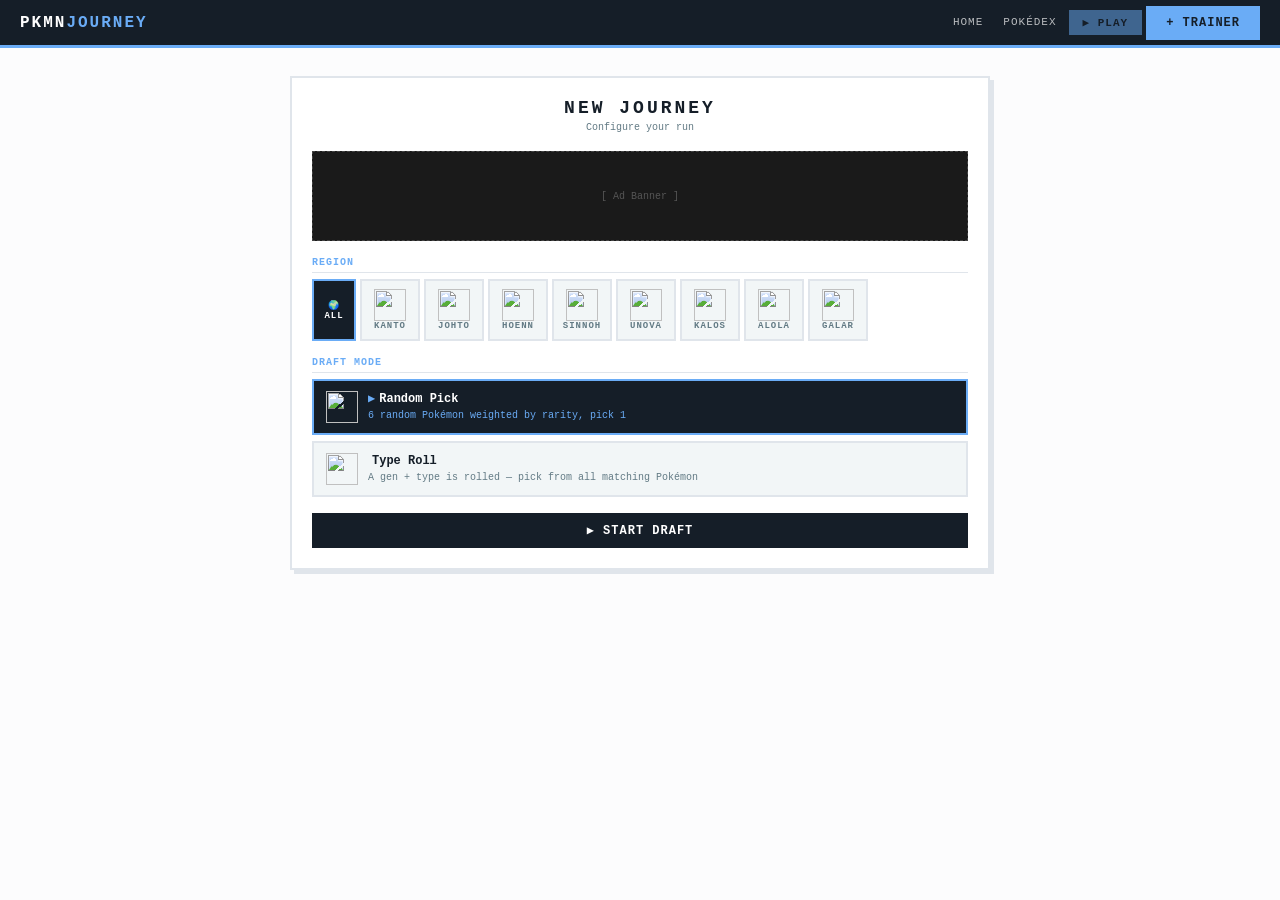
==== game.html @ 5f0e0a3c "delete and ach" ====
<!DOCTYPE html>
<html lang="en">
<head>
<meta charset="UTF-8"/>
<meta name="viewport" content="width=device-width, initial-scale=1.0"/>
<title>PkmnJourney — Play</title>
<link rel="stylesheet" href="shared.css"/>
<style>
*,*::before,*::after{box-sizing:border-box;margin:0;padding:0;}

body{font-family:var(--font);background:var(--bg);color:var(--text);min-height:100vh;display:flex;flex-direction:column;}

nav{background:var(--dark);border-bottom:3px solid var(--accent);padding:0 20px;display:flex;align-items:center;justify-content:space-between;height:48px;flex-shrink:0;}
.nav-logo{font-size:16px;font-weight:bold;color:var(--text-on-dark);text-transform:uppercase;letter-spacing:2px;text-decoration:none;}
.nav-logo span{color:var(--accent);}
.nav-links{display:flex;gap:4px;align-items:center;}
.nav-links a{color:var(--text-on-dark);font-size:11px;text-decoration:none;text-transform:uppercase;letter-spacing:1px;padding:5px 8px;opacity:.7;}
.nav-links a:hover{opacity:1;}

.screen{display:none;flex:1;flex-direction:column;align-items:center;padding:16px;overflow-y:auto;}
.screen.active{display:flex;}

.card{background:var(--card);border:2px solid var(--border);padding:20px;width:100%;max-width:700px;box-shadow:4px 4px 0 var(--border);position:relative;margin-top:12px;}
.card-title{font-size:18px;font-weight:bold;text-transform:uppercase;letter-spacing:3px;text-align:center;color:var(--text);margin-bottom:2px;}
.card-sub{font-size:10px;text-align:center;color:var(--light);margin-bottom:16px;line-height:1.5;}

.btn{font-family:var(--font);font-size:12px;font-weight:bold;text-transform:uppercase;letter-spacing:1px;padding:8px 18px;cursor:pointer;border:2px solid var(--border);display:inline-block;transition:all .1s;}
.btn-dark{background:var(--dark);color:var(--text-on-dark);border-color:var(--dark);}
.btn-dark:hover{background:var(--mid);border-color:var(--mid);}
.btn-dark:disabled{opacity:.4;cursor:default;}
.btn-outline{background:transparent;color:var(--text);border-color:var(--border);}
.btn-outline:hover{background:var(--dark);color:var(--text-on-dark);border-color:var(--dark);}
.btn-accent{background:var(--accent);color:var(--dark);border-color:var(--accent);font-weight:bold;}
.btn-full{width:100%;display:block;text-align:center;margin-top:6px;}

.opt{background:var(--muted);border:2px solid var(--border);padding:10px 12px;margin-bottom:6px;cursor:pointer;transition:all .1s;}
.opt:hover{border-color:var(--accent);}
.opt.selected{background:var(--dark);border-color:var(--accent);}
.opt-label{font-size:12px;font-weight:bold;color:var(--text);}
.opt.selected .opt-label{color:var(--text-on-dark);}
.opt-desc{font-size:10px;color:var(--light);margin-top:2px;line-height:1.5;}
.opt.selected .opt-desc{color:var(--accent);}
.opt-prefix{color:var(--accent);margin-right:4px;}

.section-head{font-size:10px;font-weight:bold;text-transform:uppercase;letter-spacing:1px;color:var(--accent);margin:16px 0 6px;border-bottom:1px solid var(--border);padding-bottom:4px;}

.team-bar-wrap{margin:8px 0 12px;padding:0 2px;}
.team-bar{display:flex;gap:2px;}
.team-slot{flex:1;background:var(--muted);border:1px solid var(--border);display:flex;flex-direction:column;align-items:center;justify-content:center;padding:8px 4px;min-width:0;}
.team-slot img{width:48px;height:48px;image-rendering:pixelated;}
.team-slot .slot-name{font-size:7px;color:var(--text);text-align:center;width:100%;overflow:hidden;text-overflow:ellipsis;white-space:nowrap;padding:0 2px;margin-top:2px;}
.team-slot.filled{background:var(--card);border-bottom:2px solid var(--accent);margin-bottom:-1px;}
.team-slot .slot-empty{font-size:18px;color:var(--border);opacity:0.3;}

.tag{font-size:8px;padding:1px 4px;border-radius:2px;font-weight:bold;color:#fff;text-shadow:0 1px 0 rgba(0,0,0,.4);display:inline-block;}

.pool-grid{display:grid;grid-template-columns:repeat(3,1fr);gap:6px;max-height:420px;overflow-y:auto;border:2px solid var(--border);padding:4px;margin-bottom:8px;background:var(--muted);}
.mon-card{background:var(--card);border:2px solid var(--border);padding:6px;display:flex;flex-direction:column;align-items:center;cursor:pointer;transition:all .1s;}
.mon-card:hover{border-color:var(--accent);}
.mon-card.shiny{border-color:#c0a020;background:#fdf8e0;}
.mon-card img{width:60px;height:60px;image-rendering:pixelated;}
.mon-name{font-size:9px;font-weight:bold;color:var(--text);text-align:center;margin:4px 0 2px;}
.mon-bst{font-size:8px;color:var(--light);margin-top:2px;}

.rolled-banner{background:var(--dark);color:var(--text-on-dark);padding:8px 12px;margin-bottom:8px;font-size:11px;display:flex;align-items:center;gap:8px;flex-wrap:wrap;border-left:3px solid var(--accent);}

.loading{text-align:center;padding:48px 24px;color:var(--light);}
.spin{font-size:28px;margin-bottom:8px;display:block;animation:spin 1s linear infinite;}
@keyframes spin{to{transform:rotate(360deg);}}

/* ── Battle log ── */
.battle-log{border:2px solid var(--border);height:auto;min-height:300px;background:var(--muted);padding:4px;}
.battle-row{cursor:pointer;display:flex;align-items:center;gap:5px;padding:4px 6px;border-bottom:1px solid var(--border);font-size:10px;}
.battle-row:hover{background:var(--border);}
.b-icon{width:22px;text-align:center;flex-shrink:0;}
.b-result{width:14px;text-align:center;flex-shrink:0;font-weight:bold;}
.b-name{color:var(--text);flex:1;white-space:nowrap;overflow:hidden;text-overflow:ellipsis;font-weight:bold;}
.b-type{font-size:8px;flex-shrink:0;color:var(--light);}
.b-verdict{font-size:9px;flex-shrink:0;min-width:36px;text-align:right;font-weight:bold;}

/* ── Matchup detail ── */
.battle-detail{display:none;padding:8px;background:var(--card);border-bottom:1px solid var(--border);}
.battle-detail.open{display:block;}
.battle-detail-grid{display:grid;grid-template-columns:repeat(auto-fill,minmax(150px,1fr));gap:6px;margin-top:6px;}
.battle-matchup{border:1px solid var(--border);padding:6px 8px;display:flex;flex-direction:column;gap:3px;background:var(--muted);}
.bm-mine{color:var(--accent);font-weight:bold;font-size:9px;}
.bm-enemy{color:var(--text);font-size:9px;}
.bm-result{font-size:8px;font-weight:bold;margin-top:2px;}
.bm-win{color:var(--win,#4caf50);}
.bm-loss{color:var(--loss,#ef4444);}

.gen-pills{display:flex;gap:3px;margin-top:8px;flex-wrap:wrap;}
.gen-pill{border:1px solid var(--border);padding:2px 8px;font-size:9px;color:var(--text);}
.gen-pill.done-win{background:var(--dark);color:var(--text-on-dark);border-color:var(--accent);}
.gen-pill.done-loss{color:var(--loss,#ef4444);border-color:var(--loss,#ef4444);}

/* ── Stat bars (hard mode) ── */
.stat-bar-wrap{margin-top:4px;width:100%;}
.stat-row{display:flex;align-items:center;gap:4px;margin-bottom:2px;}
.stat-row-label{font-size:7px;color:var(--light);width:22px;flex-shrink:0;text-transform:uppercase;}
.stat-row-bar{flex:1;height:4px;background:var(--border);}
.stat-row-fill{height:100%;background:var(--accent);}
.mon-card.shiny .stat-row-fill{background:#c0a020;}

/* ── Results stat grid ── */
.stat-grid{display:grid;grid-template-columns:repeat(4,1fr);gap:6px;text-align:center;margin-bottom:10px;}
.stat-box-dark{background:var(--dark);border:2px solid var(--border);padding:10px 6px;}
.stat-val{font-size:22px;font-weight:bold;color:var(--text-on-dark);}
.stat-lbl{font-size:8px;color:var(--accent);letter-spacing:1px;margin-top:2px;}
.gen-result-row{display:flex;align-items:center;gap:6px;padding:6px 0;border-bottom:1px solid var(--border);font-size:11px;color:var(--text);}


.region-toggle-btn{font-family:var(--font);font-size:9px;font-weight:bold;text-transform:uppercase;letter-spacing:1px;padding:8px 6px;border:2px solid var(--border);background:var(--muted);color:var(--light);cursor:pointer;text-align:center;min-width:60px;}
.region-toggle-btn.active{background:var(--dark);color:var(--text-on-dark);border-color:var(--accent);}

/* ── Region tabs (journey screen) ── */
.region-tabs{display:flex;gap:2px;flex-wrap:wrap;margin-bottom:4px;}
.region-tab{font-family:var(--font);font-size:9px;font-weight:bold;text-transform:uppercase;letter-spacing:1px;padding:4px 10px;border:2px solid var(--border);background:var(--muted);color:var(--light);cursor:pointer;}
.region-tab.active{background:var(--dark);color:var(--text-on-dark);border-color:var(--accent);}
.region-tab.win{border-left:3px solid var(--win,#4caf50);}
.region-tab.loss{border-left:3px solid var(--loss,#ef4444);}

/* ── Achievements ── */
.ach-badge{background:var(--dark);color:var(--text-on-dark);border:2px solid var(--accent);padding:5px 8px;font-size:10px;display:flex;align-items:center;gap:6px;}
.achievement-list{display:flex;flex-wrap:wrap;gap:6px;margin:10px 0;}

/* ── Toast ── */
#toast-container{position:fixed;bottom:20px;right:20px;z-index:9999;display:flex;flex-direction:column;gap:8px;pointer-events:none;}
.toast{background:var(--dark);border:2px solid var(--accent);color:var(--text-on-dark);padding:10px 14px;font-family:var(--font);font-size:11px;box-shadow:4px 4px 0 var(--border);animation:toastIn .3s ease;max-width:280px;}
.toast-title{font-weight:bold;font-size:12px;margin-bottom:2px;}
.toast-desc{font-size:10px;color:var(--accent);}
@keyframes toastIn{from{transform:translateX(40px);opacity:0;}to{transform:none;opacity:1;}}

/* ── Misc ── */
.ad-slot{background:#1a1a1a;color:#555;font-size:10px;text-align:center;padding:4px;border:1px dashed #444;min-height:50px;display:flex;align-items:center;justify-content:center;margin-bottom:12px;}
.modal-overlay{display:none;position:fixed;inset:0;background:rgba(0,0,0,.75);z-index:100;align-items:center;justify-content:center;padding:16px;}
.modal-overlay.active{display:flex;}
.modal{background:var(--card);border:3px solid var(--border);box-shadow:6px 6px 0 var(--border);padding:24px;width:100%;max-width:360px;position:relative;}
.modal-close{position:absolute;top:8px;right:8px;background:transparent;color:var(--light);border:1px solid var(--border);font-family:var(--font);font-size:12px;padding:3px 8px;cursor:pointer;}

@media(max-width:500px){
  .team-slot img{width:55%;height:55%;}
  nav{padding:0 10px;}
  .battle-detail-grid{grid-template-columns:1fr;}
  .mon-card{padding:4px;}
  .mon-card img{width:48px;height:48px;}
}
</style>
</head>
<body>

<nav></nav>

<!-- SETTINGS MODAL — palette managed by shared.js pkmnInjectSettingsModal -->

<!-- SETUP -->
<div class="screen active" id="screen-setup">
  <div class="card">
    <div class="card-title">New Journey</div>
    <div class="card-sub">Configure your run</div>
    <div class="ad-slot">[ Ad Banner ]</div>

    <!-- REGION — single select, ALL runs every gen -->
    <div class="section-head">Region</div>
    <div style="display:flex;gap:4px;flex-wrap:wrap;margin-bottom:8px;">
      <button class="region-toggle-btn all-btn active" onclick="selectRegion('all',this)">🌍<br/><span>ALL</span></button>
      <button class="region-toggle-btn" data-gen="1" onclick="selectRegion(1,this)"><img src="https://raw.githubusercontent.com/PokeAPI/sprites/master/sprites/pokemon/150.png" style="width:32px;height:32px;image-rendering:pixelated;display:block;margin:0 auto;"/><span>Kanto</span></button>
      <button class="region-toggle-btn" data-gen="2" onclick="selectRegion(2,this)"><img src="https://raw.githubusercontent.com/PokeAPI/sprites/master/sprites/pokemon/249.png" style="width:32px;height:32px;image-rendering:pixelated;display:block;margin:0 auto;"/><span>Johto</span></button>
      <button class="region-toggle-btn" data-gen="3" onclick="selectRegion(3,this)"><img src="https://raw.githubusercontent.com/PokeAPI/sprites/master/sprites/pokemon/384.png" style="width:32px;height:32px;image-rendering:pixelated;display:block;margin:0 auto;"/><span>Hoenn</span></button>
      <button class="region-toggle-btn" data-gen="4" onclick="selectRegion(4,this)"><img src="https://raw.githubusercontent.com/PokeAPI/sprites/master/sprites/pokemon/483.png" style="width:32px;height:32px;image-rendering:pixelated;display:block;margin:0 auto;"/><span>Sinnoh</span></button>
      <button class="region-toggle-btn" data-gen="5" onclick="selectRegion(5,this)"><img src="https://raw.githubusercontent.com/PokeAPI/sprites/master/sprites/pokemon/643.png" style="width:32px;height:32px;image-rendering:pixelated;display:block;margin:0 auto;"/><span>Unova</span></button>
      <button class="region-toggle-btn" data-gen="6" onclick="selectRegion(6,this)"><img src="https://raw.githubusercontent.com/PokeAPI/sprites/master/sprites/pokemon/716.png" style="width:32px;height:32px;image-rendering:pixelated;display:block;margin:0 auto;"/><span>Kalos</span></button>
      <button class="region-toggle-btn" data-gen="7" onclick="selectRegion(7,this)"><img src="https://raw.githubusercontent.com/PokeAPI/sprites/master/sprites/pokemon/791.png" style="width:32px;height:32px;image-rendering:pixelated;display:block;margin:0 auto;"/><span>Alola</span></button>
      <button class="region-toggle-btn" data-gen="8" onclick="selectRegion(8,this)"><img src="https://raw.githubusercontent.com/PokeAPI/sprites/master/sprites/pokemon/888.png" style="width:32px;height:32px;image-rendering:pixelated;display:block;margin:0 auto;"/><span>Galar</span></button>
    </div>

    <!-- DRAFT MODE — how the pool is generated each pick -->
    <div class="section-head">Draft Mode</div>
    <div class="opt selected" data-group="draft" data-val="random10" onclick="pick(this)">
      <div style="display:flex;align-items:center;gap:10px;">
        <img src="https://raw.githubusercontent.com/msikma/pokesprite/master/items/ball/poke.png" style="width:32px;height:32px;image-rendering:pixelated;flex-shrink:0;" alt=""/>
        <div><div class="opt-label"><span class="opt-prefix">▶</span>Random Pick</div><div class="opt-desc">6 random Pokémon weighted by rarity, pick 1</div></div>
      </div>
    </div>
    <div class="opt" data-group="draft" data-val="typeroll" onclick="pick(this)">
      <div style="display:flex;align-items:center;gap:10px;">
        <img src="https://raw.githubusercontent.com/msikma/pokesprite/master/items/ball/lure.png" style="width:32px;height:32px;image-rendering:pixelated;flex-shrink:0;" alt=""/>
        <div><div class="opt-label"><span class="opt-prefix"> </span>Type Roll</div><div class="opt-desc">A gen + type is rolled — pick from all matching Pokémon</div></div>
      </div>
    </div>

    <!-- TEAM MODE — only shown when ALL regions selected -->
    <div id="teamModeSection" style="display:none;">
      <div class="section-head">Team</div>
      <div class="opt selected" data-group="team" data-val="same" onclick="pick(this)">
        <div style="display:flex;align-items:center;gap:10px;">
          <img src="https://raw.githubusercontent.com/msikma/pokesprite/master/items/ball/master.png" style="width:32px;height:32px;image-rendering:pixelated;flex-shrink:0;" alt=""/>
          <div><div class="opt-label"><span class="opt-prefix">▶</span>Keep Same Team</div><div class="opt-desc">One team of 6 all the way</div></div>
        </div>
      </div>
      <div class="opt" data-group="team" data-val="redraft" onclick="pick(this)">
        <div style="display:flex;align-items:center;gap:10px;">
          <img src="https://raw.githubusercontent.com/msikma/pokesprite/master/items/hold-item/choice-scarf.png" style="width:32px;height:32px;image-rendering:pixelated;flex-shrink:0;" alt=""/>
          <div><div class="opt-label"><span class="opt-prefix"> </span>Redraft Each Region</div><div class="opt-desc">Fresh draft before every region</div></div>
        </div>
      </div>
    </div>

    <button class="btn btn-dark btn-full" onclick="goToDraft()" style="margin-top:16px;">▶ Start Draft</button>
  </div>
</div>

<!-- DRAFT -->
<div class="screen" id="screen-draft">
  <div class="card">
    <div class="card-title" id="draftTitle">Draft Your Team</div>
    <div class="card-sub" id="draftSub"></div>
    <div class="team-bar-wrap"><div class="team-bar" id="teamBar"></div></div>
    <div id="rolledBanner" class="rolled-banner" style="display:none;"></div>
    <div id="poolLoading" class="loading" style="display:none;"><span class="spin">⏳</span><div>Fetching from PokéAPI…</div></div>
    <div id="poolError" style="display:none;color:#c62828;font-size:11px;text-align:center;padding:20px;">Failed to load. Check your connection and reroll.</div>
    <div id="poolEmpty" style="display:none;text-align:center;padding:24px;font-size:11px;color:var(--mid);">No Pokémon found. Use a reroll!</div>
    <div class="pool-grid" id="poolGrid" style="display:none;"></div>
    <div style="display:flex;gap:8px;align-items:center;justify-content:space-between;margin-top:10px;">
      <button id="rerollBtn" onclick="doReroll()" style="font-family:var(--font);font-size:11px;font-weight:bold;text-transform:uppercase;letter-spacing:1px;padding:8px 16px;cursor:pointer;border:2px solid var(--accent);color:var(--accent);background:transparent;display:flex;align-items:center;gap:8px;flex-shrink:0;">
        <span style="font-size:14px;">🔄</span>
        <span>Reroll</span>
        <span style="background:var(--accent);color:var(--dark);font-size:10px;font-weight:bold;padding:2px 8px;border-radius:10px;min-width:20px;text-align:center;" id="rerollCount">3</span>
      </button>
      <div style="font-size:11px;color:var(--accent);font-weight:bold;letter-spacing:1px;" id="pickStatus"></div>
    </div>
    <div id="teamDoneSection" style="display:none;text-align:center;padding:12px 0;">
      <div style="font-size:13px;color:var(--dark);margin-bottom:10px;">✅ Team complete!</div>
      <button class="btn btn-dark" onclick="startJourney()">▶ Start Journey</button>
    </div>
  </div>
</div>

<!-- JOURNEY -->
<div class="screen" id="screen-journey">
  <div class="card">
    <div class="card-title">The Journey</div>
    <div class="team-bar-wrap"><div class="team-bar" id="journeyTeamBar"></div></div>
    <div id="simStatus" style="display:none;text-align:center;font-size:11px;color:var(--mid);padding:5px;border:1px solid var(--mid);background:var(--card);margin-bottom:8px;">⚔️ Simulating battles…</div>
    <div class="region-tabs" id="regionTabs"></div>
    <div class="battle-log" id="battleLog"></div>
    <div class="gen-pills" id="genPills"></div>
    <div style="display:flex;gap:8px;margin-top:10px;align-items:center;">
      <div style="flex:1;font-size:11px;" id="totalScore"></div>
      <button class="btn btn-outline" id="nextRegionBtn" style="display:none;" onclick="window._continueJourney&&window._continueJourney()"><span id="nextRegionLabel"></span></button>
      <button class="btn btn-dark" id="resultsBtn" style="display:none;" onclick="goToResults()">▶ Results</button>
    </div>
  </div>
</div>

<!-- RESULTS -->
<div class="screen" id="screen-results">
  <div class="card">
    <div style="text-align:center;margin-bottom:12px;">
      <div style="font-size:44px;" id="resultMedal"></div>
      <div class="card-title" id="resultRank"></div>
      <div class="card-sub">Journey Complete — pkmnjourney.com</div>
    </div>
    <div class="team-bar-wrap"><div class="team-bar" id="resultsTeamBar"></div></div>
    <div class="stat-grid" id="statGrid"></div>
    <div id="genBreakdown"></div>
    <div style="display:flex;gap:8px;margin-top:14px;">
      <button class="btn btn-dark" onclick="goToSetup()">▶ Play Again</button>
      <button class="btn btn-outline" onclick="showScreen('journey')">◀ Battle Log</button>
    </div>
  </div>
</div>

<div id="toast-container"></div>

<script src="https://www.gstatic.com/firebasejs/10.12.0/firebase-app-compat.js"></script>
<script src="https://www.gstatic.com/firebasejs/10.12.0/firebase-auth-compat.js"></script>
<script src="https://www.gstatic.com/firebasejs/10.12.0/firebase-firestore-compat.js"></script>
<script src="firebase.js"></script>
<script src="data.js"></script>
<script src="shared.js"></script>
<script>
// ═══════════════════════════════════════════════
// ENEMY DATA
// ═══════════════════════════════════════════════


// ═══════════════════════════════════════════════
// CONSTANTS
// ═══════════════════════════════════════════════
const BASE = "https://pokeapi.co/api/v2";
const SPRITE = id=>`https://raw.githubusercontent.com/PokeAPI/sprites/master/sprites/pokemon/${id}.png`;
const SPRITE_SHINY = id=>`https://raw.githubusercontent.com/PokeAPI/sprites/master/sprites/pokemon/shiny/${id}.png`;
const TC = {Normal:"#A8A878",Fire:"#F08030",Water:"#6890F0",Grass:"#78C850",Electric:"#F8D030",Ice:"#98D8D8",Fighting:"#C03028",Poison:"#A040A0",Ground:"#E0C068",Flying:"#A890F0",Psychic:"#F85888",Bug:"#A8B820",Rock:"#B8A038",Ghost:"#705898",Dragon:"#7038F8",Dark:"#705848",Steel:"#B8B8D0",Fairy:"#EE99AC"};
const ALL_TYPES=Object.keys(TC);

function typeEff(a,d){return(TYPE_CHART[a]||{})[d]??1;}

const ITEM = n=>`https://raw.githubusercontent.com/PokeAPI/sprites/master/sprites/items/${n}.png`;
const BADGE = n=>`https://raw.githubusercontent.com/PokeAPI/sprites/master/sprites/badges/${n}.png`;
const TRAINER = n=>`https://play.pokemonshowdown.com/sprites/trainers/${n}.png`;

// ═══════════════════════════════════════════════
// BATTLE MODE
// ═══════════════════════════════════════════════


// ═══════════════════════════════════════════════
// BATTLE SIMULATION
// ═══════════════════════════════════════════════
function bst(p){return p.hp+p.atk+p.def+p.spa+p.spd+p.spe;}

// Easy mode: Pokémon-by-Pokémon BST matchups
// Sort both sides by BST desc, match 1v1 through to 6v6, win on majority matchups
function simulateEasy(myTeam, enemyTrainer){
  const myQueue=[...myTeam].sort((a,b)=>(b.shiny?Math.round(bst(b)*1.1):bst(b))-(a.shiny?Math.round(bst(a)*1.1):bst(a)));
  const enQueue=[...enemyTrainer.team].sort((a,b)=>bst(b)-bst(a));
  let mi=0,ei=0,myWins=0,enWins=0,myFatigue=0,enFatigue=0;
  const matchups=[];

  while(mi<myQueue.length && ei<enQueue.length){
    const mine=myQueue[mi];
    const enemy=enQueue[ei];

    // BST with shiny bonus (+10%)
    const myB=mine.shiny?Math.round(bst(mine)*1.1):bst(mine);
    const enB=bst(enemy);

    // Stat ratio — no cap, large gaps matter
    const statScore=myB/Math.max(enB,1);
    // Quadratic penalty when outstatted — makes large BST gaps decisive
    const statPenalty=myB<enB?Math.pow(myB/enB,3):1;

    // Offensive: best of your types hitting their types (default neutral=1)
    let offEff=1;
    for(const mt of [mine.type1,mine.type2].filter(Boolean))
      for(const et of [enemy.type1,enemy.type2].filter(Boolean))
        offEff=Math.max(offEff,typeEff(mt,et));

    // Defensive: best of their types hitting your types (default neutral=1)
    let defEff=1;
    for(const et of [enemy.type1,enemy.type2].filter(Boolean))
      for(const mt of [mine.type1,mine.type2].filter(Boolean))
        defEff=Math.max(defEff,typeEff(et,mt));

    // offScore: immune=0.15, resisted=0.75, neutral=1.0, super effective=1.5, double=1.8
    const offScore=offEff===0?.15:offEff===.5?.75:offEff===1?1:offEff===2?1.5:1.8;
    // defPenalty: only applies when enemy hits you super effectively
    const defPenalty=defEff<=1?0:defEff===2?.25:.5;
    const typeScore=Math.max(0.1, offScore-defPenalty);

    // Raw win probability: stats 80%, type 20%, scaled to keep range realistic
    const raw=(statScore*.8+typeScore*.2)*.65*statPenalty;

    // Fatigue: -5% per consecutive win (winner stays tired), +5% per enemy consecutive win
    const fatigueAdj=raw-(myFatigue*0.05)+(enFatigue*0.05);

    // Clamp between 2% and 96%
    const finalWp=Math.max(.02,Math.min(.96,fatigueAdj));
    const res=winRoll(finalWp);

    matchups.push({
      mine:mine.name, enemy:cap(enemy.name.replace(/-/g," ")),
      mineTypes:[mine.type1,mine.type2].filter(Boolean),
      enemyTypes:[enemy.type1,enemy.type2].filter(Boolean),
      myBst:myB, enBst:enB,
      typeScore:`${offScore.toFixed(2)}-${defPenalty.toFixed(2)}=${typeScore.toFixed(2)}`,
      winPct:Math.round(finalWp*100),
      fatigue:myFatigue>0?`-${myFatigue*5}%`:"",
      enFatigue:enFatigue>0?`+${enFatigue*5}%`:"",
      result:res.result, margin:res.margin
    });

    if(res.result==="win"){myWins++;myFatigue++;enFatigue=0;ei++;}
    else{enWins++;enFatigue++;myFatigue=0;mi++;}
  }
  const won=ei>=enQueue.length;
  return{result:won?"win":"loss",margin:Math.abs(myWins-enWins)>1?"decisive":"close",matchups};
}

function simulateHard(myTeam, enemyTrainer){
  const myQueue=[...myTeam].sort((a,b)=>(b.shiny?Math.round(bst(b)*1.1):bst(b))-(a.shiny?Math.round(bst(a)*1.1):bst(a)));
  const enQueue=[...enemyTrainer.team].sort((a,b)=>bst(b)-bst(a));
  let mi=0,ei=0,myWins=0,enWins=0,myFatigue=0,enFatigue=0;
  const matchups=[];
  while(mi<myQueue.length && ei<enQueue.length){
    const mine=myQueue[mi];
    const enemy=enQueue[ei];
    const myAtk=mine.shiny?Math.round(mine.atk*1.1):mine.atk;
    const mySpA=mine.shiny?Math.round(mine.spa*1.1):mine.spa;
    const offence=Math.max(myAtk-enemy.def, mySpA-enemy.spd);
    // Offensive: best of your types attacking their types
    let offEff=1;
    for(const mt of [mine.type1,mine.type2].filter(Boolean))
      for(const et of [enemy.type1,enemy.type2].filter(Boolean))
        offEff=Math.max(offEff,typeEff(mt,et));

    // Defensive: worst of their types attacking your types
    let defEff=1;
    for(const et of [enemy.type1,enemy.type2].filter(Boolean))
      for(const mt of [mine.type1,mine.type2].filter(Boolean))
        defEff=Math.max(defEff,typeEff(et,mt));

    // Combined: offensive advantage minus defensive penalty
    const offScore=offEff===0?.15:offEff===.5?.6:offEff===1?1:1.6;
    const defPenalty=defEff===0?.0:defEff===.5?.0:defEff===1?.0:defEff===2?.2:0.4; // 2× = -0.2, 4× = -0.4
    const typeScore=Math.max(0.1, offScore - defPenalty);
    const enOffence=Math.max(enemy.atk-mine.def, enemy.spa-mine.spd, 1);
    const durability=Math.min(mine.hp/enOffence, 3);
    const speedBonus=mine.spe>enemy.spe?1.1:0.9;
    const statPenalty=bst(mine)<bst(enemy)?Math.pow(bst(mine)/bst(enemy),3):1;
    const raw=Math.max(offence,0)*typeScore*durability*speedBonus/350*statPenalty;
    const fatigueAdj=raw-(myFatigue*0.10)+(enFatigue*0.10);
    const finalWp=Math.max(.04,Math.min(.96,fatigueAdj));
    const res=winRoll(finalWp);
    matchups.push({
      mine:mine.name, enemy:cap(enemy.name.replace(/-/g," ")),
      mineTypes:[mine.type1,mine.type2].filter(Boolean),
      enemyTypes:[enemy.type1,enemy.type2].filter(Boolean),
      myBst:bst(mine), enBst:bst(enemy),
      typeScore:`${offScore.toFixed(2)}-${defPenalty.toFixed(2)}=${typeScore.toFixed(2)}`,
      winPct:Math.round(finalWp*100),
      fatigue:myFatigue>0?`-${myFatigue*10}%`:"",
      enFatigue:enFatigue>0?`+${enFatigue*10}%`:"",
      result:res.result, margin:res.margin
    });
    if(res.result==="win"){myWins++;myFatigue++;enFatigue=0;ei++;}
    else{enWins++;enFatigue++;myFatigue=0;mi++;}
  }
  // You win if you knocked out all their pokemon (ei reached end)
  // They win if they knocked out all yours (mi reached end)
  const won=ei>=enQueue.length;
  return{result:won?"win":"loss",margin:Math.abs(myWins-enWins)>1?"decisive":"close",matchups};
}

function winRoll(raw){
  const wp=Math.min(.96,Math.max(.06,raw));
  const r=Math.random();
  if(r<wp*.5)return{result:"win",margin:"decisive"};
  if(r<wp)return{result:"win",margin:"close"};
  if(r<wp+(1-wp)*.45)return{result:"loss",margin:"close"};
  return{result:"loss",margin:"decisive"};
}

// Normal = BST + type, Hard = detailed stats + type
function simulate(myTeam, enemyTrainer){
  const mode=localStorage.getItem("pkmnjourney_battlemode")||"normal";
  return mode==="hard"?simulateHard(myTeam,enemyTrainer):simulateEasy(myTeam,enemyTrainer);
}

// ═══════════════════════════════════════════════
// POKEAPI
// ═══════════════════════════════════════════════
const monCache={}, typeCache={};
function shuffle(a){const r=[...a];for(let i=r.length-1;i>0;i--){const j=Math.floor(Math.random()*(i+1));[r[i],r[j]]=[r[j],r[i]];}return r;}
function randInt(a,b){return a+Math.floor(Math.random()*(b-a+1));}
function cap(s){return s.charAt(0).toUpperCase()+s.slice(1);}

async function fetchData(url){const r=await fetch(url);if(r.ok)return r.json();return null;}

async function fetchMon(id){
  if(monCache[id])return monCache[id];
  // Fetch pokemon and species in parallel — capture_rate lives on species endpoint
  const d=await fetchData(`${BASE}/pokemon/${id}`);
  if(!d)return null;
  // Fetch species separately — some forms share species with base form
  const speciesUrl=d.species?.url||`${BASE}/pokemon-species/${id}`;
  const s=await fetchData(speciesUrl);
  const m={
    id:d.id,name:cap(d.name).replace(/-/g," "),
    type1:cap(d.types[0].type.name),
    type2:d.types[1]?cap(d.types[1].type.name):null,
    hp:d.stats[0].base_stat, atk:d.stats[1].base_stat,
    def:d.stats[2].base_stat, spa:d.stats[3].base_stat,
    spd:d.stats[4].base_stat, spe:d.stats[5].base_stat,
    baseTotal:d.stats.reduce((s,x)=>s+x.base_stat,0),
    captureRate:s?s.capture_rate:45,
    isLegendary:s?(s.is_legendary||s.is_mythical):false,
    sprite:d.sprites.front_default||SPRITE(id),
    spriteshiny:d.sprites.front_shiny||null,
  };
  monCache[id]=m;return m;
}

async function fetchTypeIds(type){
  const k=type.toLowerCase();
  if(typeCache[k])return typeCache[k];
  const d=await fetchData(`${BASE}/type/${k}`);
  if(!d)return[];
  const ids=d.pokemon.map(p=>{const pts=p.pokemon.url.split("/");return parseInt(pts[pts.length-2]);}).filter(id=>id<=898&&id>0);
  typeCache[k]=ids;return ids;
}

function applyShiny(mon){
  if(Math.floor(Math.random()*128)!==0)return mon;
  return{...mon,shiny:true,sprite:mon.spriteshiny||mon.sprite};
}

// ═══════════════════════════════════════════════
// STATE
// ═══════════════════════════════════════════════
let S={
  selectedGens:"all",
  teamMode:"same",draftMode:"random10",
  team:[],pickIdx:0,rerolls:3,
  journeyResults:[],battleLog:[],
  regionLogs:[],activeRegionTab:0,
  unlockedAchs:[],draftModeUsed:"random10",
};
const getGens=()=>S.selectedGens==="all"?GENS:[GENS.find(g=>g.id===S.selectedGens)];

// ═══════════════════════════════════════════════
// SCREENS
// ═══════════════════════════════════════════════
function showScreen(id){
  document.querySelectorAll(".screen").forEach(s=>s.classList.remove("active"));
  document.getElementById("screen-"+id).classList.add("active");
  window.scrollTo(0,0);
}

// ═══════════════════════════════════════════════
// SETUP
// ═══════════════════════════════════════════════
function pick(el){
  const g=el.dataset.group;
  document.querySelectorAll(`.opt[data-group="${g}"]`).forEach(o=>{o.classList.remove("selected");o.querySelector(".opt-prefix").textContent=" ";});
  el.classList.add("selected");el.querySelector(".opt-prefix").textContent="▶";
  if(g==="team")S.teamMode=el.dataset.val;
  else if(g==="draft")S.draftMode=el.dataset.val;
}

function goToSetup(){
  S={selectedGens:"all",teamMode:"same",draftMode:"random10",team:[],pickIdx:0,rerolls:3,journeyResults:[],battleLog:[],regionLogs:[],activeRegionTab:0,unlockedAchs:[],draftModeUsed:"random10"};
  
  // Reset region buttons — ALL active
  document.querySelectorAll(".region-toggle-btn").forEach(b=>b.classList.remove("active"));
  document.querySelector(".all-btn").classList.add("active");
  
  // Show team mode since ALL is selected
  document.getElementById("teamModeSection").style.display="block";
  
  // Reset opt selections
  document.querySelectorAll(".opt[data-group]").forEach(o=>{
    o.classList.remove("selected");
    o.querySelector(".opt-prefix").textContent=" ";
  });
  document.querySelector(".opt[data-group='team'][data-val='same']").classList.add("selected");
  document.querySelector(".opt[data-group='team'][data-val='same'] .opt-prefix").textContent="▶";
  document.querySelector(".opt[data-group='draft'][data-val='random10']").classList.add("selected");
  document.querySelector(".opt[data-group='draft'][data-val='random10'] .opt-prefix").textContent="▶";
  
  showScreen("setup");
}

// ═══════════════════════════════════════════════
// DRAFT
// ═══════════════════════════════════════════════
function toggleRegion(btn){
  const gen=parseInt(btn.dataset.gen);
  if(S.selectedGens.has(gen)){
    if(S.selectedGens.size===1)return; // must keep at least 1
    S.selectedGens.delete(gen);
    btn.classList.remove("active");
  } else {
    S.selectedGens.add(gen);
    btn.classList.add("active");
  }
  updateAllBtn();
  updateTeamModeVisibility();
}

function toggleAllRegions(){
  const allActive=S.selectedGens.size===8;
  if(allActive){
    S.selectedGens=new Set([1]); // keep at least Kanto
    document.querySelectorAll(".region-toggle-btn[data-gen]").forEach(b=>{
      b.classList.toggle("active",parseInt(b.dataset.gen)===1);
    });
  } else {
    S.selectedGens=new Set([1,2,3,4,5,6,7,8]);
    document.querySelectorAll(".region-toggle-btn[data-gen]").forEach(b=>b.classList.add("active"));
  }
  updateAllBtn();
  updateTeamModeVisibility();
}

function updateAllBtn(){
  const btn=document.querySelector(".all-btn");
  if(btn)btn.classList.toggle("active",S.selectedGens.size===8);
}

function updateTeamModeVisibility(){
  document.getElementById("teamModeSection").style.display=S.selectedGens.size>1?"block":"none";
}

function selectRegion(val, btn){
  S.selectedGens=val;
  document.querySelectorAll(".region-toggle-btn").forEach(b=>b.classList.remove("active"));
  btn.classList.add("active");
  document.getElementById("teamModeSection").style.display=val==="all"?"block":"none";
}

async function goToDraft(){
  S.draftModeUsed=S.draftMode;
  showScreen("draft");updateDraftUI();await generatePool();
}

function updateDraftUI(){
  const gens=getGens();
  const isRedraft=S.journeyResults.length>0;
  const genLabel=isRedraft?` — ${gens[S.journeyResults.length]?.name}`:"";
  document.getElementById("draftTitle").textContent=`Draft Your Team${genLabel}`;
  document.getElementById("draftSub").textContent="";
  document.getElementById("rerollCount").textContent=S.rerolls;
  document.getElementById("rerollBtn").disabled=S.rerolls<=0;
  document.getElementById("pickStatus").textContent=`Pick ${S.pickIdx+1} of 6`;
  renderTeamBar("teamBar",S.team);
  const done=S.pickIdx>=6;
  document.getElementById("teamDoneSection").style.display=done?"block":"none";
  document.getElementById("rerollBtn").style.display=done?"none":"inline-block";
  document.getElementById("pickStatus").style.display=done?"none":"block";
}

function renderTeamBar(elId,team){
  const bar=document.getElementById(elId);bar.innerHTML="";
  for(let i=0;i<6;i++){
    const p=team[i];
    const slot=document.createElement("div");
    slot.className="team-slot"+(p?" filled":"");
    if(p)slot.innerHTML=`<img src="${p.sprite}" alt="${p.name}" onerror="this.src='${SPRITE(p.id)}'"/><div class="slot-name">${p.shiny?"✨":""}${p.name}</div>`;
    else slot.innerHTML=`<div class="slot-empty">◌</div>`;
    bar.appendChild(slot);
  }
}

function showPoolState(state){
  ["poolLoading","poolError","poolEmpty","poolGrid"].forEach(id=>document.getElementById(id).style.display="none");
  document.getElementById("rolledBanner").style.display="none";
  if(state)document.getElementById(state).style.display=state==="poolGrid"?"grid":"block";
}

// Weighted random selection using capture rates from cache
// Pokémon not yet fetched default to weight 45 (uncommon)
// Minimum weight of 5 ensures even legendaries can appear occasionally
function getWeight(id){
  const mon=monCache[id];
  if(!mon) return 0.1; // uncached default — treat as uncommon
  const rate=mon.captureRate||45;
  const base=mon.baseTotal||400;
  // Combine catch rate and BST — high BST reduces weight, high catch rate increases it
  // A Caterpie (rate 255, BST 195) gets ~3.3x weight of Rayquaza (rate 45, BST 680)
  return (rate/255) / (base/500);
}

function weightedSampleOne(ids){
  const weights=ids.map(getWeight);
  const total=weights.reduce((s,w)=>s+w,0);
  let r=Math.random()*total;
  for(let i=0;i<ids.length;i++){
    r-=weights[i];
    if(r<=0)return ids[i];
  }
  return ids[ids.length-1];
}

function weightedSample(ids,n){
  const result=[];
  const pool=[...ids];
  for(let i=0;i<Math.min(n,pool.length);i++){
    const chosen=weightedSampleOne(pool);
    result.push(chosen);
    pool.splice(pool.indexOf(chosen),1);
  }
  return result;
}

async function generatePool(){
  showPoolState("poolLoading");
  const usedIds=new Set(S.team.map(p=>p.id));
  try{
    let mons=[];
    if(S.draftMode==="random10"){
      let ids=[];
      // Always pick 6 from the full available pool, weighted by capture rate
      // In single region: pool is that gen's range
      // In ALL mode: pool is full 898
      const gens=getGens();
      const all=gens.flatMap(g=>
        Array.from({length:g.range[1]-g.range[0]+1},(_,i)=>i+g.range[0])
      ).filter(i=>!usedIds.has(i));
      await Promise.all(all.map(fetchMon));
      ids=weightedSample(all,6);
      mons=ids.map(id=>monCache[id]).filter(Boolean);
    } else {
      const availGens=getGens();
      const g=availGens[randInt(0,availGens.length-1)];
      const type=ALL_TYPES[randInt(0,ALL_TYPES.length-1)];
      const banner=document.getElementById("rolledBanner");
      banner.style.display="flex";
      banner.innerHTML=`<span>🎰 Rolled:</span><strong>Gen ${g.id} — ${g.name}</strong><span class="tag" style="background:${TC[type]||'#888'};padding:2px 8px;">${type}</span>`;
      const allTypeIds=await fetchTypeIds(type);
      const inGen=allTypeIds.filter(id=>id>=g.range[0]&&id<=g.range[1]&&!usedIds.has(id));
      banner.innerHTML+=`<span style="color:var(--mid);font-size:10px;">(${inGen.length} found)</span>`;
      mons=(await Promise.all(inGen.map(fetchMon))).filter(Boolean);
    }
    mons=mons.map(applyShiny);
    if(mons.length===0){showPoolState("poolEmpty");return;}
    renderPool(mons);showPoolState("poolGrid");
  } catch(e){showPoolState("poolError");}
}

function renderStatBars(p){
  const stats=[
    {label:"HP", val:p.hp},
    {label:"ATK",val:p.atk},
    {label:"DEF",val:p.def},
    {label:"SpA",val:p.spa},
    {label:"SpD",val:p.spd},
    {label:"SPE",val:p.spe},
  ];
  const max=255;
  return `<div class="stat-bar-wrap">${stats.map(s=>`
    <div class="stat-row">
      <div class="stat-row-label">${s.label}</div>
      <div class="stat-row-bar"><div class="stat-row-fill" style="width:${Math.round((s.val/max)*100)}%"></div></div>
      <div style="font-size:7px;color:var(--light);width:18px;text-align:right;">${s.val}</div>
    </div>`).join("")}</div>`;
}

function renderPool(mons){
  const grid=document.getElementById("poolGrid");grid.innerHTML="";
  mons.forEach(p=>{
    const c=document.createElement("div");
    c.className="mon-card"+(p.shiny?" shiny":"");
    c.innerHTML=`
      <img src="${p.sprite}" alt="${p.name}" onerror="this.src='${SPRITE(p.id)}'"/>
      <div class="mon-name">${p.shiny?"✨ ":""}#${p.id} ${p.name}</div>
      <div style="display:flex;gap:2px;flex-wrap:wrap;justify-content:center;">
        <span class="tag" style="background:${TC[p.type1]||'#888'}">${p.type1}</span>
        ${p.type2?`<span class="tag" style="background:${TC[p.type2]||'#888'}">${p.type2}</span>`:""}
        ${p.shiny?`<span class="tag" style="background:#c0a020">✨ Shiny</span>`:""}
        <div style="font-size:7px;color:var(--light);margin-top:1px;">Weight: ${getWeight(p.id).toFixed(3)}</div>
      </div>
      <div class="mon-bst">BST ${p.baseTotal}${p.shiny?" (+10%)":""}</div>
      ${renderStatBars(p)}`;
      c.onclick=()=>pickMon(p);
      grid.appendChild(c);
    });
  }
  // To check rarity
  // <div style="font-size:7px;color:var(--light);margin-top:1px;">Catch rate: ${p.captureRate??'?'}</div>
  // <div style="font-size:7px;color:var(--light);margin-top:1px;">Weight: ${getWeight(p.id).toFixed(3)}</div>

  
async function pickMon(mon){
  if(S.pickIdx>=6)return;
  S.team.push(mon);S.pickIdx++;
  saveCaught(mon);updateDraftUI();
  if(S.pickIdx<6)await generatePool();
}

function saveCaught(mon){
  try{
    const raw=localStorage.getItem("pkmnjourney_pokedex");
    const dex=raw?JSON.parse(raw):{};
    if(!dex[mon.id])dex[mon.id]={id:mon.id,name:mon.name,type1:mon.type1,type2:mon.type2,baseTotal:mon.baseTotal,sprite:mon.shiny?(mon.spriteshiny||mon.sprite):mon.sprite,shiny:mon.shiny||false,caughtAt:Date.now()};
    pkmnSavePokedex(dex); // replaces direct localStorage call — handles both local + Firestore
  }catch(e){}
}

function saveAchToProfile(ach){
  try{
    const p=JSON.parse(localStorage.getItem("pkmnjourney_profile"));
    if(!p)return;
    if(!p.achievements)p.achievements=[];
    if(!p.achievements.find(a=>a.id===ach.id)){
      p.achievements.push({id:ach.id,date:Date.now()});
      pkmnSaveProfile(p); // syncs to Firestore if logged in
    }
  }catch(e){}
}

async function doReroll(){
  if(S.rerolls<=0)return;S.rerolls--;updateDraftUI();await generatePool();
}

// ═══════════════════════════════════════════════
// JOURNEY
// ═══════════════════════════════════════════════
async function startJourney(){
  showScreen("journey");
  renderTeamBar("journeyTeamBar",S.team);
  document.getElementById("battleLog").innerHTML="";
  document.getElementById("regionTabs").innerHTML="";
  document.getElementById("genPills").innerHTML="";
  S.regionLogs=[];
  S.activeRegionTab=0;
  document.getElementById("resultsBtn").style.display="none";
  document.getElementById("nextRegionBtn").style.display="none";
  document.getElementById("simStatus").style.display="block";
  await runGens(S.journeyResults.length);
}

async function runGens(startIdx){
  const gens=getGens();
  for(let gi=startIdx;gi<gens.length;gi++){
    const gen=gens[gi];
    const enemyData=ENEMY_DATA[gen.enemyKey];
    const genRes={gen,battles:[],wins:0,losses:0};

    // Start a fresh log buffer for this region
    S.regionLogs.push([]);
    S.activeRegionTab=gi;
    document.getElementById("battleLog").innerHTML="";
    addRegionTab(gi,gen.name,null); // null = in progress

    const champion=enemyData.champions[randInt(0,enemyData.champions.length-1)];
    const battles=[
      ...enemyData.gyms.map(t=>({...t,stage:"gym"})),
      ...enemyData.elite4.map(t=>({...t,stage:"elite4"})),
      {...champion,stage:"champion"},
    ];

    for(const b of battles){
      await new Promise(r=>setTimeout(r,80));
      const res=simulate(S.team,b);
      const entry={...b,...res,genName:gen.name};
      genRes.battles.push(entry);

      // Track win/loss for this region
      if(res.result==="win"){
        genRes.wins++;
      } else {
        genRes.losses++;

        // ── Hardcore mode: end run immediately on any loss ──
        if(localStorage.getItem("pkmnjourney_testmode")!=="true"){
          // Append the losing battle row first
          S.battleLog.push(entry);
          appendBattleRow(entry);
          document.getElementById("battleLog").scrollTop=99999;

          // Snapshot region log and update tab
          S.journeyResults.push(genRes);
          S.regionLogs[gi]=document.getElementById("battleLog").innerHTML;
          updateRegionTab(gi,gen.name,genRes.wins,genRes.losses);
          updateGenPills();
          updateTotalScore();

          // Show game over banner in battle log
          const over=document.createElement("div");
          over.style.cssText="text-align:center;padding:20px 10px;color:var(--loss,#ef4444);font-weight:bold;font-size:14px;border-top:2px solid var(--loss,#ef4444);margin-top:8px;";
          over.innerHTML=`💀 HARDCORE — RUN OVER<br/>
            <span style="font-size:10px;font-weight:normal;color:var(--light);">
              Defeated by ${b.name}
            </span>`;
          document.getElementById("battleLog").appendChild(over);

          // Hide sim status, show results button
          document.getElementById("simStatus").style.display="none";
          document.getElementById("nextRegionBtn").style.display="none";
          document.getElementById("resultsBtn").style.display="inline-block";

          // Stop the run entirely
          return;
        }
      }

      S.battleLog.push(entry);
      appendBattleRow(entry);
      document.getElementById("battleLog").scrollTop=99999;
    }

    S.journeyResults.push(genRes);

    // Snapshot this region's log HTML
    S.regionLogs[gi]=document.getElementById("battleLog").innerHTML;

    // Update tab to show win/loss
    updateRegionTab(gi,gen.name,genRes.wins,genRes.losses);

    updateGenPills();
    updateTotalScore();
    checkAchievements();

    if(gi<gens.length-1){
      document.getElementById("simStatus").style.display="none";
      document.getElementById("nextRegionBtn").style.display="inline-block";
      document.getElementById("nextRegionLabel").textContent=`▶ Continue to ${gens[gi+1].name}`;
      await new Promise(r=>{window._continueJourney=r;});
      document.getElementById("nextRegionBtn").style.display="none";
      document.getElementById("simStatus").style.display="block";
      if(S.teamMode==="redraft"){
        S.pickIdx=0;S.team=[];S.rerolls=3;
        await goToDraft();return;
      }
    }
  }
  document.getElementById("simStatus").style.display="none";
  document.getElementById("resultsBtn").style.display="inline-block";
  checkAchievements();
}

function addRegionTab(idx, name, result){
  const tabs=document.getElementById("regionTabs");
  // Remove existing tab for this index if present
  const existing=document.getElementById(`tab-${idx}`);
  if(existing)existing.remove();
  const tab=document.createElement("button");
  tab.className="region-tab"+(idx===S.activeRegionTab?" active":"");
  tab.id=`tab-${idx}`;
  tab.textContent=name;
  tab.onclick=()=>switchRegionTab(idx);
  tabs.appendChild(tab);
}

function updateRegionTab(idx, name, wins, losses){
  const tab=document.getElementById(`tab-${idx}`);
  if(!tab)return;
  const won=wins>=losses;
  tab.textContent=`${name} ${wins}W/${losses}L`;
  tab.classList.remove("win","loss");
  tab.classList.add(won?"win":"loss");
}

function switchRegionTab(idx){
  if(S.regionLogs[idx]===undefined)return;
  S.activeRegionTab=idx;
  // Update active state on all tabs
  document.querySelectorAll(".region-tab").forEach((t,i)=>{
    t.classList.toggle("active",i===idx);
  });
  // Swap log content
  document.getElementById("battleLog").innerHTML=S.regionLogs[idx];
  // Re-attach click handlers since innerHTML wipes them
  reattachBattleRowHandlers();
}

function reattachBattleRowHandlers(){
  const log=document.getElementById("battleLog");
  const rows=log.querySelectorAll(".battle-row");
  rows.forEach(row=>{
    const detail=row.nextElementSibling;
    if(!detail||!detail.classList.contains("battle-detail"))return;
    row.onclick=()=>{
      detail.classList.toggle("open");
      row.querySelector("span:last-child").textContent=detail.classList.contains("open")?"▲":"▼";
    };
  });
}

function appendBattleRow(b){
  const log=document.getElementById("battleLog");
  const win=b.result==="win";

  let spriteHtml="";
  if(b.stage==="gym"){
    const badgeName=GYM_BADGES[b.name];
    if(badgeName) spriteHtml=`<img src="${BADGE(badgeName)}" style="width:20px;height:20px;image-rendering:pixelated;opacity:${win?1:0.3};filter:${win?"none":"grayscale(1)"};" onerror="this.style.display='none'"/>`;
    else spriteHtml=`<span style="font-size:14px;">${win?"🏅":"⭕"}</span>`;
  } else {
    const trainerKey=TRAINER_SPRITES[b.name];
    if(trainerKey) spriteHtml=`<img src="${TRAINER(trainerKey)}" style="width:24px;height:24px;object-fit:contain;image-rendering:pixelated;opacity:${win?1:0.3};filter:${win?"none":"grayscale(1)"};" onerror="this.style.display='none'"/>`;
    else spriteHtml=`<span style="font-size:12px;">${b.stage==="champion"?"👑":"⚔️"}</span>`;
  }

  const row=document.createElement("div");
  row.className="battle-row";
  row.innerHTML=`
    <span class="b-icon" style="width:20px;">${spriteHtml}</span>
    <span class="b-result" style="color:${win?"var(--win,#4caf50)":"var(--loss,#ef4444)"}">${win?"✔":"✗"}</span>
    <span class="b-name">${b.name}</span>
    <span class="b-type" style="color:${TC[b.type]||"#fff"}">${b.type}</span>
    <span class="b-verdict" style="color:${win?"var(--win,#4caf50)":"var(--loss,#ef4444)"}">${win?"Win":"Loss"}</span>
    <span style="font-size:9px;color:var(--light);margin-left:4px;">▼</span>`;

  const detail=document.createElement("div");
  detail.className="battle-detail";

  if(b.matchups&&b.matchups.length){
    const wCount=b.matchups.filter(m=>m.result==="win").length;
    const lCount=b.matchups.filter(m=>m.result==="loss").length;
    let html=`<div style="margin-bottom:4px;color:var(--text);">Matchup breakdown (${wCount}W / ${lCount}L):</div><div class="battle-detail-grid">`;
    b.matchups.forEach(m=>{
      html+=`<div class="battle-matchup">
        <span class="bm-mine">${m.mine}${m.mineTypes?` <span style="font-size:7px;opacity:0.7;">(${m.mineTypes.join("/")})</span>`:""}</span>
        <span style="font-size:8px;color:var(--light);">vs</span>
        <span class="bm-enemy">${m.enemy}${m.enemyTypes?` <span style="font-size:7px;opacity:0.7;">(${m.enemyTypes.join("/")})</span>`:""}</span>
        <span class="bm-result ${m.result==="win"?"bm-win":"bm-loss"}">${m.result==="win"?"✔ Win":"✗ Loss"} (${m.margin})</span>
        <span style="font-size:7px;color:var(--light);">BST: ${m.myBst} vs ${m.enBst}</span>
        ${m.typeScore?`<span style="font-size:7px;color:var(--light);">Type eff: ×${m.typeScore}</span>`:""}
        <span style="font-size:8px;font-weight:bold;color:${m.winPct>=60?"var(--win,#4caf50)":m.winPct>=40?"var(--light)":"var(--loss,#ef4444)"};">Win chance: ${m.winPct}%</span>
        ${m.fatigue?`<span style="font-size:7px;color:var(--loss,#ef4444);white-space:nowrap;">You: ${m.fatigue}</span>`:""}
        ${m.enFatigue?`<span style="font-size:7px;color:var(--win,#4caf50);white-space:nowrap;">Enemy: ${m.enFatigue}</span>`:""}
      </div>`;
    });
    html+=`</div>`;
    detail.innerHTML=html;
  } else {
    detail.innerHTML=`<div style="color:var(--light);">No matchup data.</div>`;
  }

  row.onclick=()=>{
    detail.classList.toggle("open");
    row.querySelector("span:last-child").textContent=detail.classList.contains("open")?"▲":"▼";
  };
  log.appendChild(row);
  log.appendChild(detail);
}

function updateGenPills(){
  const pills=document.getElementById("genPills");pills.innerHTML="";
  getGens().forEach((g,i)=>{
    const r=S.journeyResults[i];
    const pill=document.createElement("div");pill.className="gen-pill";
    pill.style.background=r?(r.wins>=r.losses?"var(--dark)":"var(--muted)"):"var(--muted)";
    pill.style.color=r?(r.wins>=r.losses?"var(--text-on-dark)":"var(--loss,#ef4444)"):"var(--light)";
    pill.style.borderColor=r?(r.wins>=r.losses?"var(--accent)":"var(--loss,#ef4444)"):"var(--border)";
    pill.textContent=`Gen${g.id}${r?` ${r.wins}W/${r.losses}L`:""}`;
    pills.appendChild(pill);
  });
}

function updateTotalScore(){
  const w=S.journeyResults.reduce((s,g)=>s+g.wins,0);
  const l=S.journeyResults.reduce((s,g)=>s+g.losses,0);
  document.getElementById("totalScore").innerHTML=`Total: <span style="color:var(--win,#4caf50)">${w}W</span> / <span style="color:var(--loss,#ef4444)">${l}L</span>`;
}

// ═══════════════════════════════════════════════
// ACHIEVEMENTS
// ═══════════════════════════════════════════════
function checkAchievements(){
  // Get all-time dex and shiny counts for Pokédex/shiny achievements
  const dex=JSON.parse(localStorage.getItem("pkmnjourney_pokedex")||"{}");
  const dexCount=Object.keys(dex).length;
  const shinyCount=Object.values(dex).filter(p=>p.shiny).length;

  ACHIEVEMENTS.forEach(ach=>{
    if(S.unlockedAchs.find(a=>a.id===ach.id))return;
    try{
      if(ach.check(S.team,S.journeyResults,S.draftModeUsed,dexCount,shinyCount,localStorage.getItem("pkmnjourney_battlemode")||"normal")){
        S.unlockedAchs.push(ach);
        showToast(ach);
        saveAchToProfile(ach);
      }
    }catch(e){}
  });
}

function showToast(ach){
  const c=document.getElementById("toast-container");
  const t=document.createElement("div");t.className="toast";
  const imgSrc=ach.badgeId
    ?`https://raw.githubusercontent.com/PokeAPI/sprites/master/sprites/badges/${ach.badgeId}.png`
    :`https://raw.githubusercontent.com/msikma/pokesprite/master/items/${ach.item}.png`;
  t.innerHTML=`
    <div style="display:flex;align-items:center;gap:8px;">
      <img src="${imgSrc}" style="width:24px;height:24px;image-rendering:pixelated;" onerror="this.style.display='none'"/>
      <div><div class="toast-title">${ach.hidden?"???":ach.name}</div><div class="toast-desc">${ach.hidden?"???":ach.desc}</div></div>
    </div>`;
  c.appendChild(t);
  setTimeout(()=>{t.style.opacity="0";t.style.transition="opacity .5s";setTimeout(()=>t.remove(),500);},4000);
}

// ═══════════════════════════════════════════════
// RESULTS
// ═══════════════════════════════════════════════
function goToResults(){
  showScreen("results");
  const w=S.journeyResults.reduce((s,g)=>s+g.wins,0);
  const l=S.journeyResults.reduce((s,g)=>s+g.losses,0);
  const total=w+l;const pct=total>0?Math.round((w/total)*100):0;
  const rank=pct>=90?"CHAMPION":pct>=70?"ELITE TRAINER":pct>=50?"GYM CHALLENGER":"ROOKIE";
  const medal=pct>=90?"🏆":pct>=70?"🥈":pct>=50?"🎖":"📜";
  document.getElementById("resultMedal").textContent=medal;
  document.getElementById("resultRank").textContent=rank;
  renderTeamBar("resultsTeamBar",S.team);
  document.getElementById("statGrid").innerHTML=[
    ["Battles",total,"var(--text-on-dark)"],
    ["Wins",w,"var(--win,#4caf50)"],
    ["Losses",l,"var(--loss,#ef4444)"],
    ["Win %",pct+"%","var(--text-on-dark)"]
  ].map(([l,v,c])=>`<div class="stat-box-dark"><div class="stat-val" style="color:${c}">${v}</div><div class="stat-lbl">${l}</div></div>`).join("");
  // Gen breakdown with badges + trainer sprites
  const bd=document.getElementById("genBreakdown");bd.innerHTML="";
  S.journeyResults.forEach(r=>{
    const gp=Math.round((r.wins/(r.wins+r.losses))*100);const won=r.wins>=r.losses;
    const section=document.createElement("div");
    section.style.cssText="margin-bottom:14px;";

    // Region header
    const header=document.createElement("div");
    header.className="gen-result-row";
    header.innerHTML=`
      <span>${won?"✅":"❌"}</span>
      <span style="flex:1;font-weight:bold;">Gen ${r.gen.id}: ${r.gen.name}</span>
      <span style="color:var(--mid);font-size:9px;">${r.gen.game}</span>
      <span style="color:${won?"var(--win,#4caf50)":"var(--loss,#ef4444)"};font-weight:bold;">${r.wins}W/${r.losses}L (${gp}%)</span>`;
    section.appendChild(header);

    // Gym badges row
    const gyms=r.battles.filter(b=>b.stage==="gym");
    if(gyms.length){
      const badgeRow=document.createElement("div");
      badgeRow.style.cssText="display:flex;gap:4px;flex-wrap:wrap;padding:6px 0 6px 20px;";
      gyms.forEach(b=>{
        const badgeName=GYM_BADGES[b.name];
        const wrap=document.createElement("div");
        wrap.title=`${b.name} — ${b.result==="win"?"Won":"Lost"}`;
        wrap.style.cssText=`opacity:${b.result==="win"?1:0.25};filter:${b.result==="win"?"none":"grayscale(1)"};`;
        wrap.innerHTML=badgeName
          ?`<img src="${BADGE(badgeName)}" style="width:28px;height:28px;image-rendering:pixelated;" onerror="this.style.display='none'"/>`
          :`<span style="font-size:18px;">🏅</span>`;
        badgeRow.appendChild(wrap);
      });
      section.appendChild(badgeRow);

      try{
        const p=JSON.parse(localStorage.getItem("pkmnjourney_profile"));
        const testMode=localStorage.getItem("pkmnjourney_testmode")==="true";
        if(p&&!testMode){
          p.runs=(p.runs||0)+1;
          if(p.bestWinPct===null||pct>p.bestWinPct)p.bestWinPct=pct;
          pkmnSaveProfile(p); // syncs to Firestore if logged in
        }
      }catch(e){}
    }

    // Elite Four + Champion trainer sprites
    const e4andChamp=r.battles.filter(b=>b.stage==="elite4"||b.stage==="champion");
    if(e4andChamp.length){
      const trainerRow=document.createElement("div");
      trainerRow.style.cssText="display:flex;gap:6px;flex-wrap:wrap;padding:4px 0 4px 20px;align-items:flex-end;";
      e4andChamp.forEach(b=>{
        const trainerKey=TRAINER_SPRITES[b.name];
        const wrap=document.createElement("div");
        wrap.title=`${b.name} (${b.type}) — ${b.result==="win"?"Won":"Lost"}`;
        wrap.style.cssText=`display:flex;flex-direction:column;align-items:center;opacity:${b.result==="win"?1:0.35};filter:${b.result==="win"?"none":"grayscale(1)"};`;
        const trainerUrl=trainerKey?TRAINER(trainerKey):null;
        wrap.innerHTML=`
          ${trainerUrl?`<img src="${trainerUrl}" style="width:40px;height:40px;image-rendering:pixelated;object-fit:contain;" onerror="this.style.display='none'"/>`:`<div style="width:40px;height:40px;background:var(--mid);display:flex;align-items:center;justify-content:center;font-size:16px;">${b.stage==="champion"?"👑":"⚔️"}</div>`}
          <div style="font-size:7px;color:var(--mid);text-align:center;max-width:40px;overflow:hidden;text-overflow:ellipsis;white-space:nowrap;">${b.name.split(" ")[0]}</div>`;
        trainerRow.appendChild(wrap);
      });
      section.appendChild(trainerRow);
    }

    bd.appendChild(section);
  });

  try{
    const p=JSON.parse(localStorage.getItem("pkmnjourney_profile"));
    const testMode=localStorage.getItem("pkmnjourney_testmode")==="true";
    if(p&&!testMode){
      p.runs=(p.runs||0)+1;
      if(p.bestWinPct===null||pct>p.bestWinPct)p.bestWinPct=pct;
      pkmnSaveProfile(p);
    }
  }catch(e){}
}

// ═══════════════════════════════════════════════
// SHARE CARD
// ═══════════════════════════════════════════════
async function generateShareCard(){
  const canvas=document.getElementById("shareCanvas");
  const W=600,H=340;canvas.width=W;canvas.height=H;
  const ctx=canvas.getContext("2d");
  // Pull current theme colours from CSS variables
  const cs=getComputedStyle(document.documentElement);
  const cDark=cs.getPropertyValue("--dark").trim()||"#0f380f";
  const cBg=cs.getPropertyValue("--bg").trim()||"#9bbc0f";
  const cMid=cs.getPropertyValue("--mid").trim()||"#306230";
  const cLight=cs.getPropertyValue("--light").trim()||"#8bac0f";
  ctx.fillStyle=cDark;ctx.fillRect(0,0,W,H);
  ctx.strokeStyle=cBg;ctx.lineWidth=4;ctx.strokeRect(4,4,W-8,H-8);
  ctx.fillStyle=cBg;ctx.font="bold 20px 'Courier New'";ctx.textAlign="center";
  ctx.fillText("PKMNJOURNEY.COM",W/2,32);
  const w=S.journeyResults.reduce((s,g)=>s+g.wins,0);
  const l=S.journeyResults.reduce((s,g)=>s+g.losses,0);
  const pct=w+l>0?Math.round((w/(w+l))*100):0;
  const rank=pct>=90?"🏆 CHAMPION":pct>=70?"🥈 ELITE TRAINER":pct>=50?"🎖 GYM CHALLENGER":"📜 ROOKIE";
  ctx.font="bold 14px 'Courier New'";ctx.fillStyle=cLight;ctx.fillText(rank,W/2,54);
  ctx.font="11px 'Courier New'";ctx.fillStyle=cBg;
  ctx.fillText(`${w}W / ${l}L · ${pct}% win rate · ${S.journeyResults.length} region${S.journeyResults.length!==1?"s":""}`,W/2,72);
  const ssz=60,totalW=S.team.length*ssz+(S.team.length-1)*6,startX=(W-totalW)/2,sY=88;
  for(let i=0;i<S.team.length;i++){
    const p=S.team[i];const x=startX+i*(ssz+6);
    ctx.fillStyle=cMid;ctx.fillRect(x,sY,ssz,ssz+16);
    try{await new Promise((res,rej)=>{const img=new Image();img.crossOrigin="anonymous";img.onload=()=>{ctx.imageSmoothingEnabled=false;ctx.drawImage(img,x,sY,ssz,ssz);res();};img.onerror=rej;img.src=p.sprite;setTimeout(rej,3000);});}catch(e){}
    ctx.fillStyle=p.shiny?"#f0d060":cBg;ctx.font="8px 'Courier New'";ctx.textAlign="center";
    ctx.fillText((p.shiny?"✨":"")+p.name.slice(0,9),x+ssz/2,sY+ssz+12);
  }
  if(S.unlockedAchs.length>0){
    ctx.font="10px 'Courier New'";ctx.textAlign="left";ctx.fillStyle=cLight;
    ctx.fillText(S.unlockedAchs.map(a=>`${a.icon}${a.name}`).join("  ").slice(0,72),14,sY+ssz+34);
  }
  ctx.font="9px 'Courier New'";ctx.textAlign="center";ctx.fillStyle=cMid;
  ctx.fillText(S.journeyResults.map(r=>`Gen${r.gen.id}:${r.wins}W/${r.losses}L`).join("  "),W/2,H-22);
  ctx.fillText("Fan-made · Not affiliated with Nintendo or The Pokémon Company",W/2,H-8);
  const dataUrl=canvas.toDataURL("image/png");
  document.getElementById("sharePreview").src=dataUrl;document.getElementById("sharePreview").style.display="block";
  document.getElementById("downloadBtn").style.display="inline-block";
}

function downloadCard(){
  const a=document.createElement("a");a.download="pkmnjourney-run.png";a.href=document.getElementById("shareCanvas").toDataURL("image/png");a.click();
}

// Init

document.addEventListener("DOMContentLoaded", () => {
  pkmnInjectNav("game");
});
</script>
</body>
</html>
---- shared.css ----
/* ═══════════════════════════════════════════════════════
   PkmnJourney — shared.css
   Single source of truth for all layout and component styles.
   Colors come exclusively from CSS variables set by shared.js.
═══════════════════════════════════════════════════════ */

/* ── Reset & Base ── */
*, *::before, *::after { box-sizing: border-box; margin: 0; padding: 0; }

:root {
  /* Articuno light — defaults, overridden immediately by shared.js */
  --dark:         #151e28;
  --mid:          #005273;
  --light:        #627a84;
  --bg:           #fcfcfd;
  --card:         #ffffff;
  --border:       #e0e5eb;
  --accent:       #6aacf6;
  --muted:        #f2f6f7;
  --white:        #ffffff;
  --text:         #151e28;
  --text-on-dark: #ffffff;
  --win:          #2e7d32;
  --loss:         #ef4444;
  --font:         'Courier New', Courier, monospace;
}

html, body {
  font-family: var(--font);
  background: var(--bg);
  color: var(--text);
  min-height: 100vh;
  display: flex;
  flex-direction: column;
}

/* ── Ad Banners ── */
.ad-banner {
  background: #1a1a1a;
  color: #555;
  text-align: center;
  font-size: 11px;
  padding: 8px;
  min-height: 60px;
  display: flex;
  align-items: center;
  justify-content: center;
  border-bottom: 2px solid #333;
}
.ad-slot {
  width: 728px;
  max-width: 100%;
  height: 90px;
  background: #222;
  display: flex;
  align-items: center;
  justify-content: center;
  color: #555;
  font-size: 11px;
  border: 1px dashed #444;
}

/* ── Navigation ── */
nav {
  background: var(--dark);
  border-bottom: 3px solid var(--accent);
  padding: 0 20px;
  display: flex;
  align-items: center;
  justify-content: space-between;
  height: 50px;
  flex-shrink: 0;
}
.nav-logo {
  font-size: 17px;
  font-weight: bold;
  color: var(--text-on-dark);
  text-transform: uppercase;
  letter-spacing: 2px;
  text-decoration: none;
}
.nav-logo span { color: var(--accent); }
.nav-links { display: flex; gap: 4px; align-items: center; }
.nav-links a {
  color: var(--text-on-dark);
  font-size: 11px;
  text-decoration: none;
  text-transform: uppercase;
  letter-spacing: 1px;
  padding: 5px 8px;
  cursor: pointer;
  border-bottom: 2px solid transparent;
  opacity: 0.7;
  transition: all .1s;
}
.nav-links a:hover { opacity: 1; }
.nav-links a.nav-active {
  color: var(--text-on-dark);
  border-bottom: 2px solid var(--accent);
  opacity: 1;
  cursor: default;
  pointer-events: none;
}
.nav-links a.nav-play-btn {
  background: var(--accent);
  color: var(--dark) !important;
  border: 2px solid var(--accent) !important;
  font-weight: bold;
  padding: 4px 12px;
  opacity: 1;
  border-bottom: 2px solid var(--accent) !important;
}
.nav-links a.nav-play-btn:hover { opacity: 0.85; }
.nav-links a.nav-play-btn.nav-active { opacity: .5; cursor: default; pointer-events: none; }
.nav-profile-bar {
  display: none;
  align-items: center;
  gap: 6px;
  cursor: pointer;
  border: 2px solid var(--accent);
  padding: 3px 8px;
}
.nav-profile-bar.active { display: flex; }
.nav-profile-bar img { width: 24px; height: 24px; image-rendering: pixelated; }
.nav-profile-bar span { color: var(--text-on-dark); font-size: 10px; text-transform: uppercase; }

/* ── Buttons ── */
.btn {
  font-family: var(--font);
  font-size: 12px;
  font-weight: bold;
  text-transform: uppercase;
  letter-spacing: 1px;
  padding: 8px 16px;
  cursor: pointer;
  border: 2px solid var(--border);
  display: inline-block;
  text-decoration: none;
  transition: all .1s;
}
.btn-dark { background: var(--dark); color: var(--text-on-dark); border-color: var(--dark); }
.btn-dark:hover { background: var(--mid); border-color: var(--mid); }
.btn-dark:disabled { opacity: .4; cursor: default; }
.btn-outline { background: transparent; color: var(--text); border-color: var(--border); }
.btn-outline:hover { background: var(--dark); color: var(--text-on-dark); border-color: var(--dark); }
.btn-accent { background: var(--accent); color: var(--dark); border-color: var(--accent); font-weight: bold; }
.btn-accent:hover { opacity: 0.85; }
.btn-danger { background: transparent; color: var(--loss); border-color: var(--loss); }
.btn-danger:hover { background: var(--loss); color: #fff; }
.btn-sm { padding: 5px 12px; font-size: 11px; }
.btn-full { width: 100%; display: block; text-align: center; margin-top: 6px; }

/* ── Cards ── */
.card {
  background: var(--card);
  border: 3px solid var(--border);
  padding: 20px;
  width: 100%;
  max-width: 700px;
  box-shadow: 4px 4px 0 var(--border);
  position: relative;
  margin-top: 12px;
}
.card-title {
  font-size: 18px;
  font-weight: bold;
  text-transform: uppercase;
  letter-spacing: 3px;
  text-align: center;
  color: var(--text);
  margin-bottom: 2px;
}
.card-sub {
  font-size: 11px;
  text-align: center;
  color: var(--light);
  margin-bottom: 16px;
  line-height: 1.5;
}

/* ── Option rows ── */
.opt {
  background: var(--card);
  border: 2px solid var(--border);
  padding: 10px 12px;
  margin-bottom: 6px;
  cursor: pointer;
  transition: all .1s;
}
.opt:hover { border-color: var(--accent); }
.opt.selected { background: var(--dark); border-color: var(--dark); }
.opt-label { font-size: 12px; font-weight: bold; color: var(--text); }
.opt.selected .opt-label { color: var(--text-on-dark); }
.opt-desc { font-size: 10px; color: var(--light); margin-top: 2px; line-height: 1.5; }
.opt.selected .opt-desc { color: var(--accent); }
.opt-prefix { color: var(--accent); margin-right: 4px; }
.opt.selected .opt-prefix { color: var(--accent); }

/* ── Type tags ── */
.tag {
  font-size: 8px;
  padding: 1px 4px;
  border-radius: 2px;
  font-weight: bold;
  color: #fff;
  text-shadow: 0 1px 0 rgba(0,0,0,.4);
  display: inline-block;
}

/* ── Section headings ── */
.section-head {
  font-size: 10px;
  font-weight: bold;
  text-transform: uppercase;
  letter-spacing: 1px;
  color: var(--accent);
  margin: 16px 0 6px;
  border-bottom: 1px solid var(--border);
  padding-bottom: 4px;
}
.region-toggle-btn{font-family:var(--font);font-size:9px;font-weight:bold;text-transform:uppercase;letter-spacing:1px;padding:8px 6px;border:2px solid var(--border);background:var(--muted);color:var(--light);cursor:pointer;text-align:center;min-width:60px;}
.region-toggle-btn.active{background:var(--dark);color:var(--text-on-dark);border-color:var(--accent);}
.region-toggle-btn.all-btn{border-color:var(--accent);min-width:44px;}

/* ── Team bar ── */
.team-bar-wrap{margin:12px -20px 12px;border-top:1px solid var(--border);border-bottom:1px solid var(--border);}
.team-bar{display:grid;grid-template-columns:repeat(6,1fr);gap:0;width:100%;}
.team-slot{background:var(--muted);border-right:1px solid var(--border);aspect-ratio:1;display:flex;flex-direction:column;align-items:center;justify-content:center;min-width:0;overflow:hidden;}
.team-slot:last-child{border-right:none;}
.team-slot img{width:65%;height:65%;image-rendering:pixelated;}
.team-slot .slot-name{font-size:7px;color:var(--text);text-align:center;max-width:100%;overflow:hidden;text-overflow:ellipsis;white-space:nowrap;padding:0 4px;}
.team-slot.filled{background:var(--card);}
.team-slot.filled{border-bottom:2px solid var(--accent);}
.team-slot .slot-empty{font-size:20px;color:var(--border);opacity:0.4;}
.team-slot {
  background: var(--muted);
  border: 2px solid var(--border);
  width: 90px; height: 88px;
  display: flex; flex-direction: column;
  align-items: center; justify-content: center;
  flex-shrink: 0;
}
.team-slot img { width: 52px; height: 52px; image-rendering: pixelated; }
.team-slot .slot-name {
  font-size: 8px;
  color: var(--text);
  text-align: center;
  max-width: 86px;
  overflow: hidden;
  text-overflow: ellipsis;
  white-space: nowrap;
  padding: 0 2px;
}
.team-slot.filled { background: var(--card); border-color: var(--accent); }
.team-slot .slot-empty { font-size: 24px; color: var(--border); }

/* ── Modal ── */
.modal-overlay {
  display: none;
  position: fixed; inset: 0;
  background: rgba(0,0,0,.75);
  z-index: 100;
  align-items: center; justify-content: center;
  padding: 16px;
}
.modal-overlay.active { display: flex; }
.modal {
  background: var(--card);
  border: 3px solid var(--border);
  box-shadow: 6px 6px 0 var(--border);
  padding: 24px;
  width: 100%;
  max-width: 400px;
  position: relative;
  animation: modalIn .15s ease;
}
.modal h2 {
  font-size: 16px;
  font-weight: bold;
  text-transform: uppercase;
  letter-spacing: 2px;
  color: var(--text);
  margin-bottom: 4px;
}
.modal-sub {
  font-size: 10px;
  color: var(--light);
  margin-bottom: 16px;
  line-height: 1.5;
}
@keyframes modalIn { from { transform: translateY(-10px); opacity: 0; } to { transform: none; opacity: 1; } }
.modal-close {
  position: absolute; top: 8px; right: 8px;
  background: transparent;
  color: var(--light);
  border: 1px solid var(--border);
  font-family: var(--font); font-size: 12px;
  padding: 3px 8px; cursor: pointer;
}
.modal-close:hover { color: var(--text); border-color: var(--text); }

/* ── Form elements ── */
.form-group { margin-bottom: 14px; }
.form-label {
  display: block;
  font-size: 10px;
  text-transform: uppercase;
  letter-spacing: 1px;
  color: var(--text);
  margin-bottom: 5px;
  font-weight: bold;
}
.form-input {
  width: 100%;
  background: var(--muted);
  border: 2px solid var(--border);
  color: var(--text);
  font-family: var(--font);
  font-size: 13px;
  padding: 8px 10px;
  outline: none;
}
.form-input:focus { border-color: var(--accent); background: var(--card); }
.form-input::placeholder { color: var(--light); }
.form-error { color: var(--loss); font-size: 10px; margin-top: 4px; display: none; }

/* ── Stat grid ── */
.stat-grid {
  display: grid;
  grid-template-columns: repeat(4,1fr);
  gap: 6px;
  text-align: center;
  margin-bottom: 10px;
}
.stat-box-dark {
  background: var(--dark);
  border: 2px solid var(--border);
  padding: 12px 8px;
  text-align: center;
}
.stat-val { font-size: 22px; font-weight: bold; color: var(--text-on-dark); }
.stat-lbl { font-size: 8px; color: var(--accent); letter-spacing: 1px; margin-top: 2px; }

/* ── Achievement badge ── */
.ach-badge {
  background: var(--dark);
  color: var(--text-on-dark);
  border: 2px solid var(--accent);
  padding: 5px 8px;
  font-size: 10px;
  display: flex;
  align-items: center;
  gap: 6px;
}
.achievement-list { display: flex; flex-wrap: wrap; gap: 6px; margin: 10px 0; }

/* ── Progress bar ── */
.progress-bar { background: var(--muted); border: 2px solid var(--border); height: 14px; }
.progress-fill { background: var(--accent); height: 100%; transition: width .5s; }

/* ── Toast notifications ── */
#toast-container {
  position: fixed; bottom: 20px; right: 20px;
  z-index: 9999; display: flex; flex-direction: column;
  gap: 8px; pointer-events: none;
}
.toast {
  background: var(--dark);
  border: 2px solid var(--accent);
  color: var(--text-on-dark);
  padding: 10px 14px;
  font-family: var(--font); font-size: 11px;
  box-shadow: 4px 4px 0 var(--border);
  animation: toastIn .3s ease; max-width: 280px;
}
.toast-title { font-weight: bold; font-size: 12px; margin-bottom: 2px; }
.toast-desc { font-size: 10px; color: var(--accent); }
@keyframes toastIn { from { transform: translateX(40px); opacity: 0; } to { transform: none; opacity: 1; } }

/* ── Loading spinner ── */
.loading { text-align: center; padding: 48px 24px; color: var(--light); }
.spin { font-size: 28px; margin-bottom: 8px; display: block; animation: spin 1s linear infinite; }
@keyframes spin { to { transform: rotate(360deg); } }

/* ── Gen result row ── */
.gen-result-row {
  display: flex; align-items: center; gap: 6px;
  padding: 6px 0;
  border-bottom: 1px solid var(--border);
  font-size: 11px;
  color: var(--text);
}

/* ── Footer ── */
footer {
  background: var(--dark);
  color: var(--text-on-dark);
  text-align: center;
  font-size: 10px;
  padding: 16px;
  line-height: 1.8;
  border-top: 3px solid var(--accent);
  margin-top: auto;
  opacity: 0.85;
}
footer a { color: var(--accent); }
footer a:hover { opacity: 0.8; }

/* ── Screen wrapper (game.html) ── */
.screen { display: none; flex: 1; flex-direction: column; align-items: center; padding: 16px; overflow-y: auto; }
.screen.active { display: flex; }

/* ── Battle log ── */
.battle-log{border:2px solid var(--border);height:500px;overflow-y:auto;background:var(--muted);padding:4px;}
.region-tabs{display:flex;gap:2px;flex-wrap:wrap;margin-bottom:4px;}
.region-tab{font-family:var(--font);font-size:9px;font-weight:bold;text-transform:uppercase;letter-spacing:1px;padding:4px 10px;border:2px solid var(--border);background:var(--muted);color:var(--light);cursor:pointer;}
.region-tab.active{background:var(--dark);color:var(--text-on-dark);border-color:var(--accent);}
.region-tab.win{border-left:3px solid var(--win,#4caf50);}
.region-tab.loss{border-left:3px solid var(--loss,#ef4444);}
.battle-row {
  display: flex; align-items: center; gap: 5px;
  padding: 3px 4px;
  border-bottom: 1px solid var(--border);
  font-size: 10px;
  color: var(--text);
}
.b-name { color: var(--text); flex: 1; white-space: nowrap; overflow: hidden; text-overflow: ellipsis; }
.b-result { width: 14px; text-align: center; flex-shrink: 0; font-weight: bold; }
.b-type { font-size: 8px; flex-shrink: 0; }
.b-verdict { font-size: 9px; flex-shrink: 0; min-width: 36px; text-align: right; font-weight: bold; }

/* ── Draft pool grid ── */
.pool-grid {
  display: grid;
  grid-template-columns: repeat(auto-fill, minmax(110px,1fr));
  gap: 6px;
  max-height: 340px;
  overflow-y: auto;
  border: 2px solid var(--border);
  padding: 6px;
  margin-bottom: 8px;
  background: var(--muted);
}
.mon-card {
  background: var(--card);
  border: 2px solid var(--border);
  padding: 8px 6px;
  display: flex; flex-direction: column; align-items: center;
  cursor: pointer; transition: all .1s;
}
.mon-card:hover { border-color: var(--accent); background: var(--muted); }
.mon-card.shiny { border-color: #c0a020; background: #fdf8e0; }
.mon-card img { width: 60px; height: 60px; image-rendering: pixelated; }
.mon-name { font-size: 9px; font-weight: bold; color: var(--text); text-align: center; margin: 4px 0 2px; }
.mon-bst { font-size: 8px; color: var(--light); margin-top: 2px; }

/* ── Rolled banner ── */
.rolled-banner {
  background: var(--dark);
  color: var(--text-on-dark);
  padding: 8px 12px;
  margin-bottom: 8px;
  font-size: 11px;
  display: flex; align-items: center; gap: 8px; flex-wrap: wrap;
  border-left: 3px solid var(--accent);
}

/* ── Gen pills ── */
.gen-pills { display: flex; gap: 4px; margin-top: 8px; flex-wrap: wrap; }
.gen-pill {
  border: 1px solid var(--border);
  padding: 3px 8px;
  font-size: 9px;
  color: var(--text);
  background: var(--muted);
}
.gen-pill.done-win { background: var(--dark); color: var(--text-on-dark); border-color: var(--accent); }
.gen-pill.done-loss { background: var(--muted); color: var(--loss); border-color: var(--loss); }

/* ── Stat bars (hard mode draft) ── */
.stat-bar-wrap { margin-top: 4px; width: 100%; }
.stat-row { display: flex; align-items: center; gap: 4px; margin-bottom: 2px; }
.stat-row-label { font-size: 7px; color: var(--light); width: 22px; flex-shrink: 0; text-transform: uppercase; }
.stat-row-bar { flex: 1; height: 4px; background: var(--border); }
.stat-row-fill { height: 100%; background: var(--accent); }
.mon-card.shiny .stat-row-fill { background: #c0a020; }

/* ── Ad inline ── */
.ad-inline {
  background: #1a1a1a; color: #555; font-size: 10px;
  text-align: center; padding: 4px;
  border: 1px dashed #444; min-height: 50px;
  display: flex; align-items: center; justify-content: center;
  margin-bottom: 12px;
}

/* ── Responsive ── */
@media (max-width: 600px) {
  nav { padding: 0 10px; }
  .nav-links a { font-size: 10px; padding: 5px 5px; }
  .team-slot { width: 70px; height: 72px; }
  .team-slot img { width: 40px; height: 40px; }
  .stat-grid { grid-template-columns: repeat(2,1fr); }
  .pool-grid { grid-template-columns: repeat(auto-fill, minmax(90px,1fr)); }
}
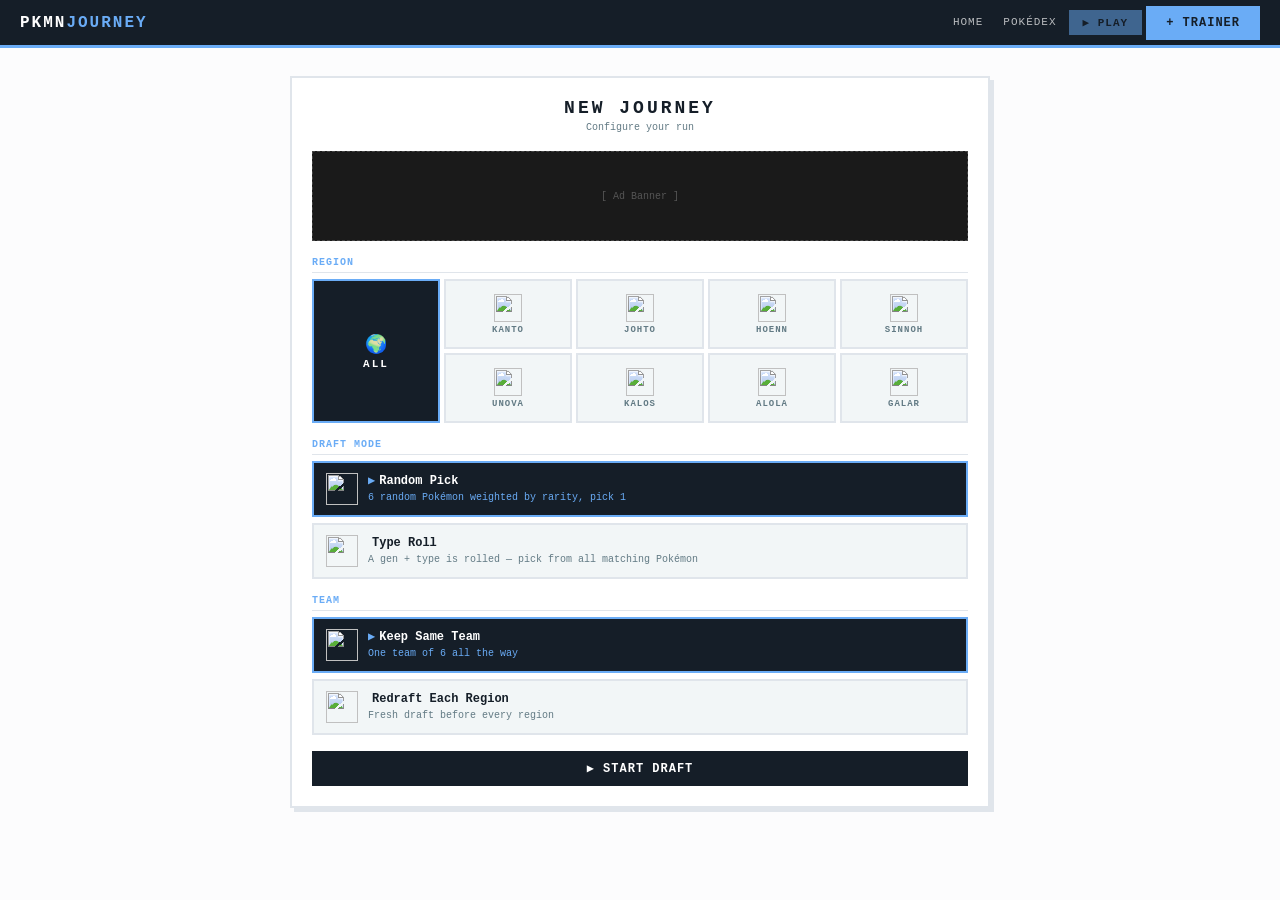
==== commit 01eb823d: "region selection" ====
--- a/game.html
+++ b/game.html
@@ -57,7 +57,7 @@
 .pool-grid{display:grid;grid-template-columns:repeat(3,1fr);gap:6px;max-height:420px;overflow-y:auto;border:2px solid var(--border);padding:4px;margin-bottom:8px;background:var(--muted);}
 .mon-card{background:var(--card);border:2px solid var(--border);padding:6px;display:flex;flex-direction:column;align-items:center;cursor:pointer;transition:all .1s;}
 .mon-card:hover{border-color:var(--accent);}
-.mon-card.shiny{border-color:#c0a020;background:#fdf8e0;}
+.mon-card.shiny{border-color:#c0a020}
 .mon-card img{width:60px;height:60px;image-rendering:pixelated;}
 .mon-name{font-size:9px;font-weight:bold;color:var(--text);text-align:center;margin:4px 0 2px;}
 .mon-bst{font-size:8px;color:var(--light);margin-top:2px;}
@@ -110,7 +110,8 @@
 .gen-result-row{display:flex;align-items:center;gap:6px;padding:6px 0;border-bottom:1px solid var(--border);font-size:11px;color:var(--text);}
 
 
-.region-toggle-btn{font-family:var(--font);font-size:9px;font-weight:bold;text-transform:uppercase;letter-spacing:1px;padding:8px 6px;border:2px solid var(--border);background:var(--muted);color:var(--light);cursor:pointer;text-align:center;min-width:60px;}
+.region-toggle-btn{font-family:var(--font);font-size:9px;font-weight:bold;text-transform:uppercase;letter-spacing:1px;padding:6px 4px;border:2px solid var(--border);background:var(--muted);color:var(--light);cursor:pointer;text-align:center;min-height:70px;display:flex;flex-direction:column;align-items:center;justify-content:center;gap:3px;}
+.region-toggle-btn.all-btn{font-size:18px;}
 .region-toggle-btn.active{background:var(--dark);color:var(--text-on-dark);border-color:var(--accent);}
 
 /* ── Region tabs (journey screen) ── */
@@ -138,7 +139,10 @@
 .modal{background:var(--card);border:3px solid var(--border);box-shadow:6px 6px 0 var(--border);padding:24px;width:100%;max-width:360px;position:relative;}
 .modal-close{position:absolute;top:8px;right:8px;background:transparent;color:var(--light);border:1px solid var(--border);font-family:var(--font);font-size:12px;padding:3px 8px;cursor:pointer;}
 
+
 @media(max-width:500px){
+  .region-grid{grid-template-columns:repeat(3,1fr)!important;}
+  .region-grid{grid-template-columns:repeat(3,1fr);}
   .team-slot img{width:55%;height:55%;}
   nav{padding:0 10px;}
   .battle-detail-grid{grid-template-columns:1fr;}
@@ -162,16 +166,18 @@
 
     <!-- REGION — single select, ALL runs every gen -->
     <div class="section-head">Region</div>
-    <div style="display:flex;gap:4px;flex-wrap:wrap;margin-bottom:8px;">
-      <button class="region-toggle-btn all-btn active" onclick="selectRegion('all',this)">🌍<br/><span>ALL</span></button>
-      <button class="region-toggle-btn" data-gen="1" onclick="selectRegion(1,this)"><img src="https://raw.githubusercontent.com/PokeAPI/sprites/master/sprites/pokemon/150.png" style="width:32px;height:32px;image-rendering:pixelated;display:block;margin:0 auto;"/><span>Kanto</span></button>
-      <button class="region-toggle-btn" data-gen="2" onclick="selectRegion(2,this)"><img src="https://raw.githubusercontent.com/PokeAPI/sprites/master/sprites/pokemon/249.png" style="width:32px;height:32px;image-rendering:pixelated;display:block;margin:0 auto;"/><span>Johto</span></button>
-      <button class="region-toggle-btn" data-gen="3" onclick="selectRegion(3,this)"><img src="https://raw.githubusercontent.com/PokeAPI/sprites/master/sprites/pokemon/384.png" style="width:32px;height:32px;image-rendering:pixelated;display:block;margin:0 auto;"/><span>Hoenn</span></button>
-      <button class="region-toggle-btn" data-gen="4" onclick="selectRegion(4,this)"><img src="https://raw.githubusercontent.com/PokeAPI/sprites/master/sprites/pokemon/483.png" style="width:32px;height:32px;image-rendering:pixelated;display:block;margin:0 auto;"/><span>Sinnoh</span></button>
-      <button class="region-toggle-btn" data-gen="5" onclick="selectRegion(5,this)"><img src="https://raw.githubusercontent.com/PokeAPI/sprites/master/sprites/pokemon/643.png" style="width:32px;height:32px;image-rendering:pixelated;display:block;margin:0 auto;"/><span>Unova</span></button>
-      <button class="region-toggle-btn" data-gen="6" onclick="selectRegion(6,this)"><img src="https://raw.githubusercontent.com/PokeAPI/sprites/master/sprites/pokemon/716.png" style="width:32px;height:32px;image-rendering:pixelated;display:block;margin:0 auto;"/><span>Kalos</span></button>
-      <button class="region-toggle-btn" data-gen="7" onclick="selectRegion(7,this)"><img src="https://raw.githubusercontent.com/PokeAPI/sprites/master/sprites/pokemon/791.png" style="width:32px;height:32px;image-rendering:pixelated;display:block;margin:0 auto;"/><span>Alola</span></button>
-      <button class="region-toggle-btn" data-gen="8" onclick="selectRegion(8,this)"><img src="https://raw.githubusercontent.com/PokeAPI/sprites/master/sprites/pokemon/888.png" style="width:32px;height:32px;image-rendering:pixelated;display:block;margin:0 auto;"/><span>Galar</span></button>
+    <div style="display:grid;grid-template-columns:1fr 1fr 1fr 1fr 1fr;gap:4px;margin-bottom:8px;">
+      <button class="region-toggle-btn all-btn active" onclick="selectRegion('all',this)" style="grid-row:span 2;">
+        🌍<br/><span style="font-size:11px;letter-spacing:2px;">ALL</span>
+      </button>
+      <button class="region-toggle-btn" data-gen="1" onclick="selectRegion(1,this)"><img src="https://raw.githubusercontent.com/PokeAPI/sprites/master/sprites/pokemon/150.png" style="width:28px;height:28px;image-rendering:pixelated;display:block;margin:0 auto;"/><span>Kanto</span></button>
+      <button class="region-toggle-btn" data-gen="2" onclick="selectRegion(2,this)"><img src="https://raw.githubusercontent.com/PokeAPI/sprites/master/sprites/pokemon/249.png" style="width:28px;height:28px;image-rendering:pixelated;display:block;margin:0 auto;"/><span>Johto</span></button>
+      <button class="region-toggle-btn" data-gen="3" onclick="selectRegion(3,this)"><img src="https://raw.githubusercontent.com/PokeAPI/sprites/master/sprites/pokemon/384.png" style="width:28px;height:28px;image-rendering:pixelated;display:block;margin:0 auto;"/><span>Hoenn</span></button>
+      <button class="region-toggle-btn" data-gen="4" onclick="selectRegion(4,this)"><img src="https://raw.githubusercontent.com/PokeAPI/sprites/master/sprites/pokemon/483.png" style="width:28px;height:28px;image-rendering:pixelated;display:block;margin:0 auto;"/><span>Sinnoh</span></button>
+      <button class="region-toggle-btn" data-gen="5" onclick="selectRegion(5,this)"><img src="https://raw.githubusercontent.com/PokeAPI/sprites/master/sprites/pokemon/643.png" style="width:28px;height:28px;image-rendering:pixelated;display:block;margin:0 auto;"/><span>Unova</span></button>
+      <button class="region-toggle-btn" data-gen="6" onclick="selectRegion(6,this)"><img src="https://raw.githubusercontent.com/PokeAPI/sprites/master/sprites/pokemon/716.png" style="width:28px;height:28px;image-rendering:pixelated;display:block;margin:0 auto;"/><span>Kalos</span></button>
+      <button class="region-toggle-btn" data-gen="7" onclick="selectRegion(7,this)"><img src="https://raw.githubusercontent.com/PokeAPI/sprites/master/sprites/pokemon/791.png" style="width:28px;height:28px;image-rendering:pixelated;display:block;margin:0 auto;"/><span>Alola</span></button>
+      <button class="region-toggle-btn" data-gen="8" onclick="selectRegion(8,this)"><img src="https://raw.githubusercontent.com/PokeAPI/sprites/master/sprites/pokemon/888.png" style="width:28px;height:28px;image-rendering:pixelated;display:block;margin:0 auto;"/><span>Galar</span></button>
     </div>
 
     <!-- DRAFT MODE — how the pool is generated each pick -->
@@ -257,9 +263,8 @@
 <div class="screen" id="screen-results">
   <div class="card">
     <div style="text-align:center;margin-bottom:12px;">
-      <div style="font-size:44px;" id="resultMedal"></div>
-      <div class="card-title" id="resultRank"></div>
-      <div class="card-sub">Journey Complete — pkmnjourney.com</div>
+      <div class="card-title">Journey Complete</div>
+      <div class="card-sub">pkmnjourney.com</div>
     </div>
     <div class="team-bar-wrap"><div class="team-bar" id="resultsTeamBar"></div></div>
     <div class="stat-grid" id="statGrid"></div>
@@ -310,8 +315,29 @@
 // ═══════════════════════════════════════════════
 function bst(p){return p.hp+p.atk+p.def+p.spa+p.spd+p.spe;}
 
-// Easy mode: Pokémon-by-Pokémon BST matchups
-// Sort both sides by BST desc, match 1v1 through to 6v6, win on majority matchups
+// Type multiplier helper — maps effectiveness to a clean multiplier
+function typeMult(eff){
+  return eff===0?.15:eff===.5?.5:eff===1?1:eff===2?2:4;
+}
+
+// Net type score: ratio of your best attack effectiveness vs their best attack effectiveness
+// Two identical types → 1.0 (neutral, 50% on equal stats)
+// You hit 2x, they hit neutral → 2.0 (strong advantage)
+// Both hit 2x → 1.0 (cancels out)
+function netTypeScore(mine, enemy){
+  let offEff=1, defEff=1;
+  for(const mt of [mine.type1,mine.type2].filter(Boolean))
+    for(const et of [enemy.type1,enemy.type2].filter(Boolean))
+      offEff=Math.max(offEff,typeEff(mt,et));
+  for(const et of [enemy.type1,enemy.type2].filter(Boolean))
+    for(const mt of [mine.type1,mine.type2].filter(Boolean))
+      defEff=Math.max(defEff,typeEff(et,mt));
+  return typeMult(offEff)/typeMult(defEff);
+}
+
+// ── Normal mode ────────────────────────────────
+// Win chance based on BST ratio + type matchup
+// Equal Pokémon → 50%, type is 40% of outcome, stats 60%
 function simulateEasy(myTeam, enemyTrainer){
   const myQueue=[...myTeam].sort((a,b)=>(b.shiny?Math.round(bst(b)*1.1):bst(b))-(a.shiny?Math.round(bst(a)*1.1):bst(a)));
   const enQueue=[...enemyTrainer.team].sort((a,b)=>bst(b)-bst(a));
@@ -322,41 +348,22 @@
     const mine=myQueue[mi];
     const enemy=enQueue[ei];
 
-    // BST with shiny bonus (+10%)
+    // BST ratio — shiny gets +10% bonus
     const myB=mine.shiny?Math.round(bst(mine)*1.1):bst(mine);
     const enB=bst(enemy);
-
-    // Stat ratio — no cap, large gaps matter
     const statScore=myB/Math.max(enB,1);
-    // Quadratic penalty when outstatted — makes large BST gaps decisive
-    const statPenalty=myB<enB?Math.pow(myB/enB,3):1;
-
-    // Offensive: best of your types hitting their types (default neutral=1)
-    let offEff=1;
-    for(const mt of [mine.type1,mine.type2].filter(Boolean))
-      for(const et of [enemy.type1,enemy.type2].filter(Boolean))
-        offEff=Math.max(offEff,typeEff(mt,et));
-
-    // Defensive: best of their types hitting your types (default neutral=1)
-    let defEff=1;
-    for(const et of [enemy.type1,enemy.type2].filter(Boolean))
-      for(const mt of [mine.type1,mine.type2].filter(Boolean))
-        defEff=Math.max(defEff,typeEff(et,mt));
-
-    // offScore: immune=0.15, resisted=0.75, neutral=1.0, super effective=1.5, double=1.8
-    const offScore=offEff===0?.15:offEff===.5?.75:offEff===1?1:offEff===2?1.5:1.8;
-    // defPenalty: only applies when enemy hits you super effectively
-    const defPenalty=defEff<=1?0:defEff===2?.25:.5;
-    const typeScore=Math.max(0.1, offScore-defPenalty);
-
-    // Raw win probability: stats 80%, type 20%, scaled to keep range realistic
-    const raw=(statScore*.8+typeScore*.2)*.65*statPenalty;
-
-    // Fatigue: -5% per consecutive win (winner stays tired), +5% per enemy consecutive win
-    const fatigueAdj=raw-(myFatigue*0.05)+(enFatigue*0.05);
-
-    // Clamp between 2% and 96%
-    const finalWp=Math.max(.02,Math.min(.96,fatigueAdj));
+
+    // Quadratic penalty when outstatted (e.g. 400 vs 500 → ×0.64)
+    const statPenalty=myB<enB?Math.pow(myB/enB,2):1;
+
+    // Type: 40% weight, normalized so mutual matchups cancel out
+    const typeScore=netTypeScore(mine,enemy);
+
+    // Base win chance: stats 60%, type 40%, calibrated so equal = 50%
+    const raw=(statScore*.6+typeScore*.4)*.50*statPenalty;
+
+    // Fatigue: -5% per consecutive win, +5% per enemy consecutive win
+    const finalWp=Math.max(.02,Math.min(.96,raw-(myFatigue*.05)+(enFatigue*.05)));
     const res=winRoll(finalWp);
 
     matchups.push({
@@ -364,7 +371,7 @@
       mineTypes:[mine.type1,mine.type2].filter(Boolean),
       enemyTypes:[enemy.type1,enemy.type2].filter(Boolean),
       myBst:myB, enBst:enB,
-      typeScore:`${offScore.toFixed(2)}-${defPenalty.toFixed(2)}=${typeScore.toFixed(2)}`,
+      typeScore:typeScore.toFixed(2),
       winPct:Math.round(finalWp*100),
       fatigue:myFatigue>0?`-${myFatigue*5}%`:"",
       enFatigue:enFatigue>0?`+${enFatigue*5}%`:"",
@@ -378,57 +385,62 @@
   return{result:won?"win":"loss",margin:Math.abs(myWins-enWins)>1?"decisive":"close",matchups};
 }
 
+// ── Hard mode ──────────────────────────────────
+// Win chance based on actual stats: ATK vs DEF, SpA vs SpD, HP, Speed + type
+// Equal Pokémon → 50%, type is 40% of outcome
 function simulateHard(myTeam, enemyTrainer){
   const myQueue=[...myTeam].sort((a,b)=>(b.shiny?Math.round(bst(b)*1.1):bst(b))-(a.shiny?Math.round(bst(a)*1.1):bst(a)));
   const enQueue=[...enemyTrainer.team].sort((a,b)=>bst(b)-bst(a));
   let mi=0,ei=0,myWins=0,enWins=0,myFatigue=0,enFatigue=0;
   const matchups=[];
+
   while(mi<myQueue.length && ei<enQueue.length){
     const mine=myQueue[mi];
     const enemy=enQueue[ei];
+
+    // Best attacking channel (physical or special), shiny gets +10%
     const myAtk=mine.shiny?Math.round(mine.atk*1.1):mine.atk;
     const mySpA=mine.shiny?Math.round(mine.spa*1.1):mine.spa;
     const offence=Math.max(myAtk-enemy.def, mySpA-enemy.spd);
-    // Offensive: best of your types attacking their types
-    let offEff=1;
-    for(const mt of [mine.type1,mine.type2].filter(Boolean))
-      for(const et of [enemy.type1,enemy.type2].filter(Boolean))
-        offEff=Math.max(offEff,typeEff(mt,et));
-
-    // Defensive: worst of their types attacking your types
-    let defEff=1;
-    for(const et of [enemy.type1,enemy.type2].filter(Boolean))
-      for(const mt of [mine.type1,mine.type2].filter(Boolean))
-        defEff=Math.max(defEff,typeEff(et,mt));
-
-    // Combined: offensive advantage minus defensive penalty
-    const offScore=offEff===0?.15:offEff===.5?.6:offEff===1?1:1.6;
-    const defPenalty=defEff===0?.0:defEff===.5?.0:defEff===1?.0:defEff===2?.2:0.4; // 2× = -0.2, 4× = -0.4
-    const typeScore=Math.max(0.1, offScore - defPenalty);
+
+    // Durability: how many of their hits you survive (capped at 3)
     const enOffence=Math.max(enemy.atk-mine.def, enemy.spa-mine.spd, 1);
     const durability=Math.min(mine.hp/enOffence, 3);
+
+    // Speed: faster Pokémon gets a small bonus
     const speedBonus=mine.spe>enemy.spe?1.1:0.9;
-    const statPenalty=bst(mine)<bst(enemy)?Math.pow(bst(mine)/bst(enemy),3):1;
-    const raw=Math.max(offence,0)*typeScore*durability*speedBonus/350*statPenalty;
-    const fatigueAdj=raw-(myFatigue*0.10)+(enFatigue*0.10);
-    const finalWp=Math.max(.04,Math.min(.96,fatigueAdj));
+
+    // Quadratic penalty when outstatted
+    const statPenalty=bst(mine)<bst(enemy)?Math.pow(bst(mine)/bst(enemy),2):1;
+
+    // Type: 40% weight blended in, normalized so mutual matchups cancel out
+    const typeScore=netTypeScore(mine,enemy);
+    const typeBlend=0.6+typeScore*0.4;
+
+    // Floor offence at 30 so walls don't zero out good attackers
+    // Divisor 225 calibrated so equal Pokémon = ~50%
+    const effectiveOffence=Math.max(offence,30);
+    const raw=effectiveOffence*typeBlend*durability*speedBonus/225*statPenalty;
+
+    // Fatigue: -5% per consecutive win, +5% per enemy consecutive win
+    const finalWp=Math.max(.04,Math.min(.96,raw-(myFatigue*.05)+(enFatigue*.05)));
     const res=winRoll(finalWp);
+
     matchups.push({
       mine:mine.name, enemy:cap(enemy.name.replace(/-/g," ")),
       mineTypes:[mine.type1,mine.type2].filter(Boolean),
       enemyTypes:[enemy.type1,enemy.type2].filter(Boolean),
       myBst:bst(mine), enBst:bst(enemy),
-      typeScore:`${offScore.toFixed(2)}-${defPenalty.toFixed(2)}=${typeScore.toFixed(2)}`,
+      typeScore:typeScore.toFixed(2),
       winPct:Math.round(finalWp*100),
-      fatigue:myFatigue>0?`-${myFatigue*10}%`:"",
-      enFatigue:enFatigue>0?`+${enFatigue*10}%`:"",
+      fatigue:myFatigue>0?`-${myFatigue*5}%`:"",
+      enFatigue:enFatigue>0?`+${enFatigue*5}%`:"",
       result:res.result, margin:res.margin
     });
+
     if(res.result==="win"){myWins++;myFatigue++;enFatigue=0;ei++;}
     else{enWins++;enFatigue++;myFatigue=0;mi++;}
   }
-  // You win if you knocked out all their pokemon (ei reached end)
-  // They win if they knocked out all yours (mi reached end)
   const won=ei>=enQueue.length;
   return{result:won?"win":"loss",margin:Math.abs(myWins-enWins)>1?"decisive":"close",matchups};
 }
@@ -731,7 +743,7 @@
   const grid=document.getElementById("poolGrid");grid.innerHTML="";
   mons.forEach(p=>{
     const c=document.createElement("div");
-    c.className="mon-card"+(p.shiny?" shiny":"");
+    c.className="mon-card";
     c.innerHTML=`
       <img src="${p.sprite}" alt="${p.name}" onerror="this.src='${SPRITE(p.id)}'"/>
       <div class="mon-name">${p.shiny?"✨ ":""}#${p.id} ${p.name}</div>
@@ -739,7 +751,6 @@
         <span class="tag" style="background:${TC[p.type1]||'#888'}">${p.type1}</span>
         ${p.type2?`<span class="tag" style="background:${TC[p.type2]||'#888'}">${p.type2}</span>`:""}
         ${p.shiny?`<span class="tag" style="background:#c0a020">✨ Shiny</span>`:""}
-        <div style="font-size:7px;color:var(--light);margin-top:1px;">Weight: ${getWeight(p.id).toFixed(3)}</div>
       </div>
       <div class="mon-bst">BST ${p.baseTotal}${p.shiny?" (+10%)":""}</div>
       ${renderStatBars(p)}`;
@@ -1036,8 +1047,11 @@
   const dexCount=Object.keys(dex).length;
   const shinyCount=Object.values(dex).filter(p=>p.shiny).length;
 
+  // Load already-unlocked achievements from profile to avoid re-triggering
+  const profileAchs=new Set(JSON.parse(localStorage.getItem("pkmnjourney_profile")||"{}").achievements?.map(a=>a.id)||[]);
   ACHIEVEMENTS.forEach(ach=>{
     if(S.unlockedAchs.find(a=>a.id===ach.id))return;
+    if(profileAchs.has(ach.id))return; // already unlocked in a previous run
     try{
       if(ach.check(S.team,S.journeyResults,S.draftModeUsed,dexCount,shinyCount,localStorage.getItem("pkmnjourney_battlemode")||"normal")){
         S.unlockedAchs.push(ach);
@@ -1071,10 +1085,9 @@
   const w=S.journeyResults.reduce((s,g)=>s+g.wins,0);
   const l=S.journeyResults.reduce((s,g)=>s+g.losses,0);
   const total=w+l;const pct=total>0?Math.round((w/total)*100):0;
-  const rank=pct>=90?"CHAMPION":pct>=70?"ELITE TRAINER":pct>=50?"GYM CHALLENGER":"ROOKIE";
-  const medal=pct>=90?"🏆":pct>=70?"🥈":pct>=50?"🎖":"📜";
-  document.getElementById("resultMedal").textContent=medal;
-  document.getElementById("resultRank").textContent=rank;
+  checkAchievements();
+  document.getElementById("resultMedal").textContent="";
+  document.getElementById("resultRank").textContent="Journey Complete";
   renderTeamBar("resultsTeamBar",S.team);
   document.getElementById("statGrid").innerHTML=[
     ["Battles",total,"var(--text-on-dark)"],
@@ -1114,19 +1127,8 @@
           :`<span style="font-size:18px;">🏅</span>`;
         badgeRow.appendChild(wrap);
       });
-      section.appendChild(badgeRow);
-
-      try{
-        const p=JSON.parse(localStorage.getItem("pkmnjourney_profile"));
-        const testMode=localStorage.getItem("pkmnjourney_testmode")==="true";
-        if(p&&!testMode){
-          p.runs=(p.runs||0)+1;
-          if(p.bestWinPct===null||pct>p.bestWinPct)p.bestWinPct=pct;
-          pkmnSaveProfile(p); // syncs to Firestore if logged in
-        }
-      }catch(e){}
+      section.appendChild(badgeRow); 
     }
-
     // Elite Four + Champion trainer sprites
     const e4andChamp=r.battles.filter(b=>b.stage==="elite4"||b.stage==="champion");
     if(e4andChamp.length){
@@ -1212,6 +1214,7 @@
 
 document.addEventListener("DOMContentLoaded", () => {
   pkmnInjectNav("game");
+  document.getElementById("teamModeSection").style.display="block";
 });
 </script>
 </body>
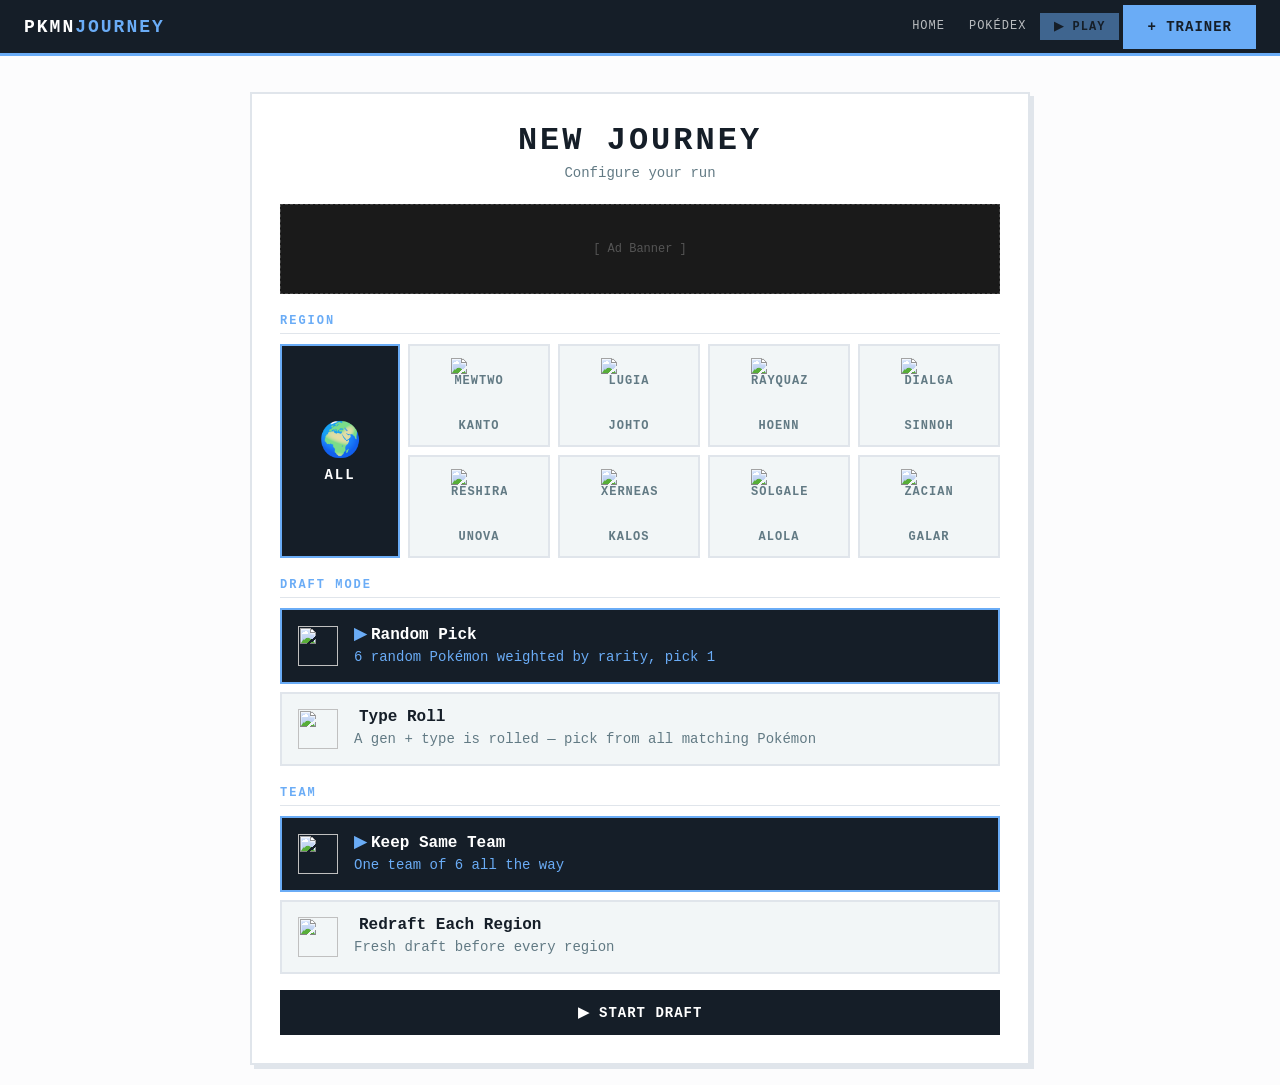
==== commit bde2755e: "adapt screen" ====
--- a/game.html
+++ b/game.html
@@ -6,148 +6,248 @@
 <title>PkmnJourney — Play</title>
 <link rel="stylesheet" href="shared.css"/>
 <style>
+/* ── Reset ── */
 *,*::before,*::after{box-sizing:border-box;margin:0;padding:0;}
 
+/* ── Fluid type scale via clamp() ──
+   Desktop: larger sizes  |  Mobile: readable but compact
+   Base rem = 16px (browser default)                      */
+:root{
+  --fs-xs:   clamp(0.65rem, 1.2vw, 0.75rem);   /* 10–12px */
+  --fs-sm:   clamp(0.75rem, 1.5vw, 0.875rem);  /* 12–14px */
+  --fs-base: clamp(0.875rem,1.8vw, 1rem);      /* 14–16px */
+  --fs-md:   clamp(1rem,    2.2vw, 1.25rem);   /* 16–20px */
+  --fs-lg:   clamp(1.125rem,2.8vw, 1.5rem);    /* 18–24px */
+  --fs-xl:   clamp(1.375rem,3.5vw, 2rem);      /* 22–32px */
+
+  --icon-region: clamp(36px,6vw,56px);   /* region Pokémon sprites */
+  --icon-opt:    clamp(28px,4vw,40px);   /* draft/team option icons */
+  --team-slot:   clamp(52px,9vw,80px);   /* team bar slot size */
+  --mon-sprite:  clamp(56px,10vw,80px);  /* pool grid sprites */
+  --btn-pad-v:   clamp(8px,1.5vw,12px);
+  --btn-pad-h:   clamp(14px,3vw,22px);
+  --card-pad:    clamp(14px,4vw,28px);
+  --gap-sm:      clamp(4px,1vw,8px);
+  --gap-md:      clamp(8px,2vw,14px);
+}
+
 body{font-family:var(--font);background:var(--bg);color:var(--text);min-height:100vh;display:flex;flex-direction:column;}
 
-nav{background:var(--dark);border-bottom:3px solid var(--accent);padding:0 20px;display:flex;align-items:center;justify-content:space-between;height:48px;flex-shrink:0;}
-.nav-logo{font-size:16px;font-weight:bold;color:var(--text-on-dark);text-transform:uppercase;letter-spacing:2px;text-decoration:none;}
+/* ── Nav ── */
+nav{background:var(--dark);border-bottom:3px solid var(--accent);padding:0 clamp(10px,3vw,24px);display:flex;align-items:center;justify-content:space-between;height:clamp(44px,7vw,56px);flex-shrink:0;}
+.nav-logo{font-size:clamp(13px,2.5vw,18px);font-weight:bold;color:var(--text-on-dark);text-transform:uppercase;letter-spacing:2px;text-decoration:none;}
 .nav-logo span{color:var(--accent);}
 .nav-links{display:flex;gap:4px;align-items:center;}
-.nav-links a{color:var(--text-on-dark);font-size:11px;text-decoration:none;text-transform:uppercase;letter-spacing:1px;padding:5px 8px;opacity:.7;}
+.nav-links a{color:var(--text-on-dark);font-size:var(--fs-xs);text-decoration:none;text-transform:uppercase;letter-spacing:1px;padding:5px clamp(6px,1.5vw,10px);opacity:.7;}
 .nav-links a:hover{opacity:1;}
 
-.screen{display:none;flex:1;flex-direction:column;align-items:center;padding:16px;overflow-y:auto;}
+/* ── Screens ── */
+.screen{display:none;flex:1;flex-direction:column;align-items:center;padding:clamp(10px,3vw,20px) clamp(8px,2vw,16px);overflow-y:auto;}
 .screen.active{display:flex;}
 
-.card{background:var(--card);border:2px solid var(--border);padding:20px;width:100%;max-width:700px;box-shadow:4px 4px 0 var(--border);position:relative;margin-top:12px;}
-.card-title{font-size:18px;font-weight:bold;text-transform:uppercase;letter-spacing:3px;text-align:center;color:var(--text);margin-bottom:2px;}
-.card-sub{font-size:10px;text-align:center;color:var(--light);margin-bottom:16px;line-height:1.5;}
-
-.btn{font-family:var(--font);font-size:12px;font-weight:bold;text-transform:uppercase;letter-spacing:1px;padding:8px 18px;cursor:pointer;border:2px solid var(--border);display:inline-block;transition:all .1s;}
+/* ── Card ── */
+.card{background:var(--card);border:2px solid var(--border);padding:var(--card-pad);width:100%;max-width:780px;box-shadow:4px 4px 0 var(--border);position:relative;margin-top:clamp(8px,2vw,16px);}
+.card-title{font-size:var(--fs-xl);font-weight:bold;text-transform:uppercase;letter-spacing:3px;text-align:center;color:var(--text);margin-bottom:4px;}
+.card-sub{font-size:var(--fs-sm);text-align:center;color:var(--light);margin-bottom:clamp(10px,3vw,20px);line-height:1.5;}
+
+/* ── Buttons ── */
+.btn{font-family:var(--font);font-size:var(--fs-sm);font-weight:bold;text-transform:uppercase;letter-spacing:1px;padding:var(--btn-pad-v) var(--btn-pad-h);cursor:pointer;border:2px solid var(--border);display:inline-block;transition:all .1s;}
 .btn-dark{background:var(--dark);color:var(--text-on-dark);border-color:var(--dark);}
 .btn-dark:hover{background:var(--mid);border-color:var(--mid);}
 .btn-dark:disabled{opacity:.4;cursor:default;}
 .btn-outline{background:transparent;color:var(--text);border-color:var(--border);}
 .btn-outline:hover{background:var(--dark);color:var(--text-on-dark);border-color:var(--dark);}
 .btn-accent{background:var(--accent);color:var(--dark);border-color:var(--accent);font-weight:bold;}
-.btn-full{width:100%;display:block;text-align:center;margin-top:6px;}
-
-.opt{background:var(--muted);border:2px solid var(--border);padding:10px 12px;margin-bottom:6px;cursor:pointer;transition:all .1s;}
+.btn-full{width:100%;display:block;text-align:center;margin-top:clamp(8px,2vw,16px);}
+
+/* ── Option rows (draft/team) ── */
+.opt{background:var(--muted);border:2px solid var(--border);padding:clamp(10px,2vw,14px) clamp(12px,2.5vw,16px);margin-bottom:var(--gap-sm);cursor:pointer;transition:all .1s;}
 .opt:hover{border-color:var(--accent);}
 .opt.selected{background:var(--dark);border-color:var(--accent);}
-.opt-label{font-size:12px;font-weight:bold;color:var(--text);}
+.opt-label{font-size:var(--fs-base);font-weight:bold;color:var(--text);}
 .opt.selected .opt-label{color:var(--text-on-dark);}
-.opt-desc{font-size:10px;color:var(--light);margin-top:2px;line-height:1.5;}
+.opt-desc{font-size:var(--fs-sm);color:var(--light);margin-top:3px;line-height:1.5;}
 .opt.selected .opt-desc{color:var(--accent);}
-.opt-prefix{color:var(--accent);margin-right:4px;}
-
-.section-head{font-size:10px;font-weight:bold;text-transform:uppercase;letter-spacing:1px;color:var(--accent);margin:16px 0 6px;border-bottom:1px solid var(--border);padding-bottom:4px;}
-
-.team-bar-wrap{margin:8px 0 12px;padding:0 2px;}
-.team-bar{display:flex;gap:2px;}
-.team-slot{flex:1;background:var(--muted);border:1px solid var(--border);display:flex;flex-direction:column;align-items:center;justify-content:center;padding:8px 4px;min-width:0;}
-.team-slot img{width:48px;height:48px;image-rendering:pixelated;}
-.team-slot .slot-name{font-size:7px;color:var(--text);text-align:center;width:100%;overflow:hidden;text-overflow:ellipsis;white-space:nowrap;padding:0 2px;margin-top:2px;}
-.team-slot.filled{background:var(--card);border-bottom:2px solid var(--accent);margin-bottom:-1px;}
-.team-slot .slot-empty{font-size:18px;color:var(--border);opacity:0.3;}
-
-.tag{font-size:8px;padding:1px 4px;border-radius:2px;font-weight:bold;color:#fff;text-shadow:0 1px 0 rgba(0,0,0,.4);display:inline-block;}
-
-.pool-grid{display:grid;grid-template-columns:repeat(3,1fr);gap:6px;max-height:420px;overflow-y:auto;border:2px solid var(--border);padding:4px;margin-bottom:8px;background:var(--muted);}
-.mon-card{background:var(--card);border:2px solid var(--border);padding:6px;display:flex;flex-direction:column;align-items:center;cursor:pointer;transition:all .1s;}
+.opt-prefix{color:var(--accent);margin-right:5px;}
+.opt-icon-wrap{display:flex;align-items:center;gap:clamp(10px,2vw,16px);}
+.opt-icon-wrap img{width:var(--icon-opt);height:var(--icon-opt);image-rendering:pixelated;flex-shrink:0;}
+
+/* ── Section headers ── */
+.section-head{font-size:var(--fs-xs);font-weight:bold;text-transform:uppercase;letter-spacing:2px;color:var(--accent);margin:clamp(12px,3vw,20px) 0 clamp(6px,1.5vw,10px);border-bottom:1px solid var(--border);padding-bottom:5px;}
+
+/* ── Region grid ── */
+.region-grid{
+  display:grid;
+  grid-template-columns:clamp(70px,15vw,120px) repeat(4,1fr);
+  grid-template-rows:auto auto;
+  gap:var(--gap-sm);
+  margin-bottom:var(--gap-md);
+}
+/* ALL button spans 2 rows */
+.region-toggle-btn.all-btn{
+  grid-row:1/3;
+  font-size:clamp(22px,4vw,34px);
+  display:flex;flex-direction:column;align-items:center;justify-content:center;gap:6px;
+}
+.region-toggle-btn{
+  font-family:var(--font);
+  font-size:var(--fs-xs);
+  font-weight:bold;
+  text-transform:uppercase;
+  letter-spacing:1px;
+  padding:clamp(8px,1.5vw,12px) 4px;
+  border:2px solid var(--border);
+  background:var(--muted);
+  color:var(--light);
+  cursor:pointer;
+  text-align:center;
+  display:flex;flex-direction:column;align-items:center;justify-content:center;gap:5px;
+  transition:border-color .1s, background .1s;
+}
+.region-toggle-btn img{
+  width:var(--icon-region);
+  height:var(--icon-region);
+  image-rendering:pixelated;
+  display:block;
+}
+.region-toggle-btn span{font-size:var(--fs-xs);}
+.region-toggle-btn.all-btn span{font-size:var(--fs-sm);letter-spacing:2px;}
+.region-toggle-btn.active{background:var(--dark);color:var(--text-on-dark);border-color:var(--accent);}
+
+/* ── Team bar ── */
+.team-bar-wrap{margin:var(--gap-sm) 0 var(--gap-md);padding:0 2px;}
+.team-bar{display:flex;gap:var(--gap-sm);}
+.team-slot{flex:1;background:var(--muted);border:1px solid var(--border);display:flex;flex-direction:column;align-items:center;justify-content:center;padding:clamp(6px,1.5vw,10px) 4px;}
+.team-slot img{width:var(--team-slot);height:var(--team-slot);image-rendering:pixelated;}
+.team-slot .slot-name{font-size:var(--fs-xs);color:var(--text);text-align:center;width:100%;overflow:hidden;text-overflow:ellipsis;white-space:nowrap;padding:0 3px;margin-top:3px;}
+.team-slot.filled{background:var(--card);border-bottom:2px solid var(--accent);}
+.team-slot .slot-empty{font-size:clamp(18px,4vw,28px);color:var(--border);opacity:.3;}
+
+/* ── Pool grid ── */
+.pool-grid{display:grid;grid-template-columns:repeat(auto-fill,minmax(clamp(100px,22vw,150px),1fr));gap:var(--gap-sm);max-height:480px;overflow-y:auto;border:2px solid var(--border);padding:var(--gap-sm);margin-bottom:var(--gap-md);background:var(--muted);}
+.mon-card{background:var(--card);border:2px solid var(--border);padding:clamp(6px,1.5vw,10px);display:flex;flex-direction:column;align-items:center;cursor:pointer;transition:all .1s;}
 .mon-card:hover{border-color:var(--accent);}
-.mon-card.shiny{border-color:#c0a020}
-.mon-card img{width:60px;height:60px;image-rendering:pixelated;}
-.mon-name{font-size:9px;font-weight:bold;color:var(--text);text-align:center;margin:4px 0 2px;}
-.mon-bst{font-size:8px;color:var(--light);margin-top:2px;}
-
-.rolled-banner{background:var(--dark);color:var(--text-on-dark);padding:8px 12px;margin-bottom:8px;font-size:11px;display:flex;align-items:center;gap:8px;flex-wrap:wrap;border-left:3px solid var(--accent);}
-
-.loading{text-align:center;padding:48px 24px;color:var(--light);}
-.spin{font-size:28px;margin-bottom:8px;display:block;animation:spin 1s linear infinite;}
+.mon-card.shiny{border-color:#c0a020;}
+.mon-card img{width:var(--mon-sprite);height:var(--mon-sprite);image-rendering:pixelated;}
+.mon-name{font-size:var(--fs-xs);font-weight:bold;color:var(--text);text-align:center;margin:4px 0 3px;}
+.mon-bst{font-size:var(--fs-xs);color:var(--light);margin-top:2px;}
+
+/* ── Tags ── */
+.tag{font-size:var(--fs-xs);padding:2px 6px;border-radius:2px;font-weight:bold;color:#fff;text-shadow:0 1px 0 rgba(0,0,0,.4);display:inline-block;}
+
+/* ── Rolled banner ── */
+.rolled-banner{background:var(--dark);color:var(--text-on-dark);padding:clamp(6px,1.5vw,10px) clamp(10px,2.5vw,16px);margin-bottom:var(--gap-md);font-size:var(--fs-sm);display:flex;align-items:center;gap:var(--gap-md);flex-wrap:wrap;border-left:3px solid var(--accent);}
+
+/* ── Loading ── */
+.loading{text-align:center;padding:clamp(32px,8vw,56px) 24px;color:var(--light);font-size:var(--fs-sm);}
+.spin{font-size:clamp(22px,4vw,32px);margin-bottom:8px;display:block;animation:spin 1s linear infinite;}
 @keyframes spin{to{transform:rotate(360deg);}}
 
 /* ── Battle log ── */
-.battle-log{border:2px solid var(--border);height:auto;min-height:300px;background:var(--muted);padding:4px;}
-.battle-row{cursor:pointer;display:flex;align-items:center;gap:5px;padding:4px 6px;border-bottom:1px solid var(--border);font-size:10px;}
+.battle-log{border:2px solid var(--border);min-height:300px;background:var(--muted);padding:4px;}
+.battle-row{cursor:pointer;display:flex;align-items:center;gap:var(--gap-sm);padding:clamp(5px,1.2vw,8px) clamp(6px,1.5vw,10px);border-bottom:1px solid var(--border);font-size:var(--fs-sm);}
 .battle-row:hover{background:var(--border);}
-.b-icon{width:22px;text-align:center;flex-shrink:0;}
-.b-result{width:14px;text-align:center;flex-shrink:0;font-weight:bold;}
+.b-icon{width:clamp(22px,4vw,32px);text-align:center;flex-shrink:0;}
+.b-result{width:16px;text-align:center;flex-shrink:0;font-weight:bold;}
 .b-name{color:var(--text);flex:1;white-space:nowrap;overflow:hidden;text-overflow:ellipsis;font-weight:bold;}
-.b-type{font-size:8px;flex-shrink:0;color:var(--light);}
-.b-verdict{font-size:9px;flex-shrink:0;min-width:36px;text-align:right;font-weight:bold;}
-
-/* ── Matchup detail ── */
-.battle-detail{display:none;padding:8px;background:var(--card);border-bottom:1px solid var(--border);}
+.b-type{font-size:var(--fs-xs);flex-shrink:0;color:var(--light);}
+.b-verdict{font-size:var(--fs-xs);flex-shrink:0;min-width:36px;text-align:right;font-weight:bold;}
+
+/* ── Battle detail ── */
+.battle-detail{display:none;padding:var(--gap-md);background:var(--card);border-bottom:1px solid var(--border);}
 .battle-detail.open{display:block;}
-.battle-detail-grid{display:grid;grid-template-columns:repeat(auto-fill,minmax(150px,1fr));gap:6px;margin-top:6px;}
-.battle-matchup{border:1px solid var(--border);padding:6px 8px;display:flex;flex-direction:column;gap:3px;background:var(--muted);}
-.bm-mine{color:var(--accent);font-weight:bold;font-size:9px;}
-.bm-enemy{color:var(--text);font-size:9px;}
-.bm-result{font-size:8px;font-weight:bold;margin-top:2px;}
+.battle-detail-grid{display:grid;grid-template-columns:repeat(auto-fill,minmax(clamp(130px,28vw,180px),1fr));gap:var(--gap-sm);margin-top:var(--gap-sm);}
+.battle-matchup{border:1px solid var(--border);padding:var(--gap-sm) clamp(8px,2vw,12px);display:flex;flex-direction:column;gap:3px;background:var(--muted);}
+.bm-mine{color:var(--accent);font-weight:bold;font-size:var(--fs-xs);}
+.bm-enemy{color:var(--text);font-size:var(--fs-xs);}
+.bm-result{font-size:var(--fs-xs);font-weight:bold;margin-top:2px;}
 .bm-win{color:var(--win,#4caf50);}
 .bm-loss{color:var(--loss,#ef4444);}
 
-.gen-pills{display:flex;gap:3px;margin-top:8px;flex-wrap:wrap;}
-.gen-pill{border:1px solid var(--border);padding:2px 8px;font-size:9px;color:var(--text);}
-.gen-pill.done-win{background:var(--dark);color:var(--text-on-dark);border-color:var(--accent);}
-.gen-pill.done-loss{color:var(--loss,#ef4444);border-color:var(--loss,#ef4444);}
-
-/* ── Stat bars (hard mode) ── */
-.stat-bar-wrap{margin-top:4px;width:100%;}
-.stat-row{display:flex;align-items:center;gap:4px;margin-bottom:2px;}
-.stat-row-label{font-size:7px;color:var(--light);width:22px;flex-shrink:0;text-transform:uppercase;}
-.stat-row-bar{flex:1;height:4px;background:var(--border);}
-.stat-row-fill{height:100%;background:var(--accent);}
-.mon-card.shiny .stat-row-fill{background:#c0a020;}
-
-/* ── Results stat grid ── */
-.stat-grid{display:grid;grid-template-columns:repeat(4,1fr);gap:6px;text-align:center;margin-bottom:10px;}
-.stat-box-dark{background:var(--dark);border:2px solid var(--border);padding:10px 6px;}
-.stat-val{font-size:22px;font-weight:bold;color:var(--text-on-dark);}
-.stat-lbl{font-size:8px;color:var(--accent);letter-spacing:1px;margin-top:2px;}
-.gen-result-row{display:flex;align-items:center;gap:6px;padding:6px 0;border-bottom:1px solid var(--border);font-size:11px;color:var(--text);}
-
-
-.region-toggle-btn{font-family:var(--font);font-size:9px;font-weight:bold;text-transform:uppercase;letter-spacing:1px;padding:6px 4px;border:2px solid var(--border);background:var(--muted);color:var(--light);cursor:pointer;text-align:center;min-height:70px;display:flex;flex-direction:column;align-items:center;justify-content:center;gap:3px;}
-.region-toggle-btn.all-btn{font-size:18px;}
-.region-toggle-btn.active{background:var(--dark);color:var(--text-on-dark);border-color:var(--accent);}
-
-/* ── Region tabs (journey screen) ── */
-.region-tabs{display:flex;gap:2px;flex-wrap:wrap;margin-bottom:4px;}
-.region-tab{font-family:var(--font);font-size:9px;font-weight:bold;text-transform:uppercase;letter-spacing:1px;padding:4px 10px;border:2px solid var(--border);background:var(--muted);color:var(--light);cursor:pointer;}
+/* ── Region tabs ── */
+.region-tabs{display:flex;gap:3px;flex-wrap:wrap;margin-bottom:5px;}
+.region-tab{font-family:var(--font);font-size:var(--fs-xs);font-weight:bold;text-transform:uppercase;letter-spacing:1px;padding:clamp(4px,1vw,7px) clamp(8px,2vw,14px);border:2px solid var(--border);background:var(--muted);color:var(--light);cursor:pointer;}
 .region-tab.active{background:var(--dark);color:var(--text-on-dark);border-color:var(--accent);}
 .region-tab.win{border-left:3px solid var(--win,#4caf50);}
 .region-tab.loss{border-left:3px solid var(--loss,#ef4444);}
 
+/* ── Gen pills ── */
+.gen-pills{display:flex;gap:4px;margin-top:var(--gap-sm);flex-wrap:wrap;}
+.gen-pill{border:1px solid var(--border);padding:3px 10px;font-size:var(--fs-xs);color:var(--text);}
+
+/* ── Stat bars ── */
+.stat-bar-wrap{margin-top:4px;width:100%;}
+.stat-row{display:flex;align-items:center;gap:4px;margin-bottom:3px;}
+.stat-row-label{font-size:var(--fs-xs);color:var(--light);width:24px;flex-shrink:0;text-transform:uppercase;}
+.stat-row-bar{flex:1;height:5px;background:var(--border);}
+.stat-row-fill{height:100%;background:var(--accent);}
+.mon-card.shiny .stat-row-fill{background:#c0a020;}
+
+/* ── Results stat grid ── */
+.stat-grid{display:grid;grid-template-columns:repeat(4,1fr);gap:var(--gap-sm);text-align:center;margin-bottom:clamp(8px,2vw,14px);}
+.stat-box-dark{background:var(--dark);border:2px solid var(--border);padding:clamp(8px,2vw,14px) 6px;}
+.stat-val{font-size:clamp(18px,4vw,28px);font-weight:bold;color:var(--text-on-dark);}
+.stat-lbl{font-size:var(--fs-xs);color:var(--accent);letter-spacing:1px;margin-top:2px;}
+.gen-result-row{display:flex;align-items:center;gap:var(--gap-sm);padding:clamp(5px,1.2vw,8px) 0;border-bottom:1px solid var(--border);font-size:var(--fs-sm);color:var(--text);}
+
 /* ── Achievements ── */
-.ach-badge{background:var(--dark);color:var(--text-on-dark);border:2px solid var(--accent);padding:5px 8px;font-size:10px;display:flex;align-items:center;gap:6px;}
-.achievement-list{display:flex;flex-wrap:wrap;gap:6px;margin:10px 0;}
+.ach-badge{background:var(--dark);color:var(--text-on-dark);border:2px solid var(--accent);padding:5px 10px;font-size:var(--fs-sm);display:flex;align-items:center;gap:var(--gap-sm);}
+.achievement-list{display:flex;flex-wrap:wrap;gap:var(--gap-sm);margin:var(--gap-md) 0;}
 
 /* ── Toast ── */
 #toast-container{position:fixed;bottom:20px;right:20px;z-index:9999;display:flex;flex-direction:column;gap:8px;pointer-events:none;}
-.toast{background:var(--dark);border:2px solid var(--accent);color:var(--text-on-dark);padding:10px 14px;font-family:var(--font);font-size:11px;box-shadow:4px 4px 0 var(--border);animation:toastIn .3s ease;max-width:280px;}
-.toast-title{font-weight:bold;font-size:12px;margin-bottom:2px;}
-.toast-desc{font-size:10px;color:var(--accent);}
+.toast{background:var(--dark);border:2px solid var(--accent);color:var(--text-on-dark);padding:clamp(8px,2vw,12px) clamp(12px,3vw,18px);font-family:var(--font);font-size:var(--fs-sm);box-shadow:4px 4px 0 var(--border);animation:toastIn .3s ease;max-width:clamp(240px,70vw,320px);}
+.toast-title{font-weight:bold;font-size:var(--fs-base);margin-bottom:2px;}
+.toast-desc{font-size:var(--fs-xs);color:var(--accent);}
 @keyframes toastIn{from{transform:translateX(40px);opacity:0;}to{transform:none;opacity:1;}}
 
-/* ── Misc ── */
-.ad-slot{background:#1a1a1a;color:#555;font-size:10px;text-align:center;padding:4px;border:1px dashed #444;min-height:50px;display:flex;align-items:center;justify-content:center;margin-bottom:12px;}
+/* ── Ad slot ── */
+.ad-slot{background:#1a1a1a;color:#555;font-size:var(--fs-xs);text-align:center;padding:4px;border:1px dashed #444;min-height:50px;display:flex;align-items:center;justify-content:center;margin-bottom:clamp(10px,3vw,18px);}
+
+/* ── Modal ── */
 .modal-overlay{display:none;position:fixed;inset:0;background:rgba(0,0,0,.75);z-index:100;align-items:center;justify-content:center;padding:16px;}
 .modal-overlay.active{display:flex;}
-.modal{background:var(--card);border:3px solid var(--border);box-shadow:6px 6px 0 var(--border);padding:24px;width:100%;max-width:360px;position:relative;}
-.modal-close{position:absolute;top:8px;right:8px;background:transparent;color:var(--light);border:1px solid var(--border);font-family:var(--font);font-size:12px;padding:3px 8px;cursor:pointer;}
-
-
-@media(max-width:500px){
-  .region-grid{grid-template-columns:repeat(3,1fr)!important;}
-  .region-grid{grid-template-columns:repeat(3,1fr);}
-  .team-slot img{width:55%;height:55%;}
-  nav{padding:0 10px;}
+.modal{background:var(--card);border:3px solid var(--border);box-shadow:6px 6px 0 var(--border);padding:clamp(16px,4vw,28px);width:100%;max-width:380px;position:relative;}
+.modal-close{position:absolute;top:8px;right:8px;background:transparent;color:var(--light);border:1px solid var(--border);font-family:var(--font);font-size:var(--fs-sm);padding:3px 8px;cursor:pointer;}
+
+/* ── Reroll button ── */
+.reroll-btn{
+  font-family:var(--font);font-size:var(--fs-sm);font-weight:bold;text-transform:uppercase;letter-spacing:1px;
+  padding:var(--btn-pad-v) var(--btn-pad-h);cursor:pointer;
+  border:2px solid var(--accent);color:var(--accent);background:transparent;
+  display:flex;align-items:center;gap:var(--gap-md);flex-shrink:0;
+}
+.reroll-count{
+  background:var(--accent);color:var(--dark);font-size:var(--fs-xs);font-weight:bold;
+  padding:2px 8px;border-radius:10px;min-width:24px;text-align:center;
+}
+
+/* ═══════════════════════════════
+   MOBILE  (≤ 540px)
+═══════════════════════════════ */
+@media(max-width:540px){
+  .region-grid{
+    grid-template-columns:1fr 1fr 1fr;
+    grid-template-rows:unset;
+  }
+  .region-toggle-btn.all-btn{
+    grid-row:unset;
+    grid-column:1/-1;       /* full width on its own row */
+    flex-direction:row;justify-content:center;gap:10px;
+    padding:clamp(8px,2vw,12px);
+  }
+  .stat-grid{grid-template-columns:repeat(2,1fr);}
   .battle-detail-grid{grid-template-columns:1fr;}
-  .mon-card{padding:4px;}
-  .mon-card img{width:48px;height:48px;}
+  .card{padding:clamp(10px,3vw,16px);}
+}
+
+/* ═══════════════════════════════
+   VERY SMALL  (≤ 380px)
+═══════════════════════════════ */
+@media(max-width:380px){
+  .region-grid{grid-template-columns:1fr 1fr;}
+  .region-toggle-btn.all-btn{grid-column:1/-1;}
+  .team-slot img{width:40px;height:40px;}
 }
 </style>
 </head>
@@ -155,68 +255,104 @@
 
 <nav></nav>
 
-<!-- SETTINGS MODAL — palette managed by shared.js pkmnInjectSettingsModal -->
-
-<!-- SETUP -->
+<!-- SETTINGS MODAL -->
+
+<!-- ═══ SETUP ═══════════════════════════════════ -->
 <div class="screen active" id="screen-setup">
   <div class="card">
     <div class="card-title">New Journey</div>
     <div class="card-sub">Configure your run</div>
     <div class="ad-slot">[ Ad Banner ]</div>
 
-    <!-- REGION — single select, ALL runs every gen -->
+    <!-- REGION -->
     <div class="section-head">Region</div>
-    <div style="display:grid;grid-template-columns:1fr 1fr 1fr 1fr 1fr;gap:4px;margin-bottom:8px;">
-      <button class="region-toggle-btn all-btn active" onclick="selectRegion('all',this)" style="grid-row:span 2;">
-        🌍<br/><span style="font-size:11px;letter-spacing:2px;">ALL</span>
+    <div class="region-grid">
+      <button class="region-toggle-btn all-btn active" onclick="selectRegion('all',this,event)">
+        🌍<span>ALL</span>
       </button>
-      <button class="region-toggle-btn" data-gen="1" onclick="selectRegion(1,this)"><img src="https://raw.githubusercontent.com/PokeAPI/sprites/master/sprites/pokemon/150.png" style="width:28px;height:28px;image-rendering:pixelated;display:block;margin:0 auto;"/><span>Kanto</span></button>
-      <button class="region-toggle-btn" data-gen="2" onclick="selectRegion(2,this)"><img src="https://raw.githubusercontent.com/PokeAPI/sprites/master/sprites/pokemon/249.png" style="width:28px;height:28px;image-rendering:pixelated;display:block;margin:0 auto;"/><span>Johto</span></button>
-      <button class="region-toggle-btn" data-gen="3" onclick="selectRegion(3,this)"><img src="https://raw.githubusercontent.com/PokeAPI/sprites/master/sprites/pokemon/384.png" style="width:28px;height:28px;image-rendering:pixelated;display:block;margin:0 auto;"/><span>Hoenn</span></button>
-      <button class="region-toggle-btn" data-gen="4" onclick="selectRegion(4,this)"><img src="https://raw.githubusercontent.com/PokeAPI/sprites/master/sprites/pokemon/483.png" style="width:28px;height:28px;image-rendering:pixelated;display:block;margin:0 auto;"/><span>Sinnoh</span></button>
-      <button class="region-toggle-btn" data-gen="5" onclick="selectRegion(5,this)"><img src="https://raw.githubusercontent.com/PokeAPI/sprites/master/sprites/pokemon/643.png" style="width:28px;height:28px;image-rendering:pixelated;display:block;margin:0 auto;"/><span>Unova</span></button>
-      <button class="region-toggle-btn" data-gen="6" onclick="selectRegion(6,this)"><img src="https://raw.githubusercontent.com/PokeAPI/sprites/master/sprites/pokemon/716.png" style="width:28px;height:28px;image-rendering:pixelated;display:block;margin:0 auto;"/><span>Kalos</span></button>
-      <button class="region-toggle-btn" data-gen="7" onclick="selectRegion(7,this)"><img src="https://raw.githubusercontent.com/PokeAPI/sprites/master/sprites/pokemon/791.png" style="width:28px;height:28px;image-rendering:pixelated;display:block;margin:0 auto;"/><span>Alola</span></button>
-      <button class="region-toggle-btn" data-gen="8" onclick="selectRegion(8,this)"><img src="https://raw.githubusercontent.com/PokeAPI/sprites/master/sprites/pokemon/888.png" style="width:28px;height:28px;image-rendering:pixelated;display:block;margin:0 auto;"/><span>Galar</span></button>
+      <button class="region-toggle-btn" data-gen="1" onclick="selectRegion(1,this,event)">
+        <img src="https://raw.githubusercontent.com/PokeAPI/sprites/master/sprites/pokemon/150.png" alt="Mewtwo"/>
+        <span>Kanto</span>
+      </button>
+      <button class="region-toggle-btn" data-gen="2" onclick="selectRegion(2,this,event)">
+        <img src="https://raw.githubusercontent.com/PokeAPI/sprites/master/sprites/pokemon/249.png" alt="Lugia"/>
+        <span>Johto</span>
+      </button>
+      <button class="region-toggle-btn" data-gen="3" onclick="selectRegion(3,this,event)">
+        <img src="https://raw.githubusercontent.com/PokeAPI/sprites/master/sprites/pokemon/384.png" alt="Rayquaza"/>
+        <span>Hoenn</span>
+      </button>
+      <button class="region-toggle-btn" data-gen="4" onclick="selectRegion(4,this,event)">
+        <img src="https://raw.githubusercontent.com/PokeAPI/sprites/master/sprites/pokemon/483.png" alt="Dialga"/>
+        <span>Sinnoh</span>
+      </button>
+      <button class="region-toggle-btn" data-gen="5" onclick="selectRegion(5,this,event)">
+        <img src="https://raw.githubusercontent.com/PokeAPI/sprites/master/sprites/pokemon/643.png" alt="Reshiram"/>
+        <span>Unova</span>
+      </button>
+      <button class="region-toggle-btn" data-gen="6" onclick="selectRegion(6,this,event)">
+        <img src="https://raw.githubusercontent.com/PokeAPI/sprites/master/sprites/pokemon/716.png" alt="Xerneas"/>
+        <span>Kalos</span>
+      </button>
+      <button class="region-toggle-btn" data-gen="7" onclick="selectRegion(7,this,event)">
+        <img src="https://raw.githubusercontent.com/PokeAPI/sprites/master/sprites/pokemon/791.png" alt="Solgaleo"/>
+        <span>Alola</span>
+      </button>
+      <button class="region-toggle-btn" data-gen="8" onclick="selectRegion(8,this,event)">
+        <img src="https://raw.githubusercontent.com/PokeAPI/sprites/master/sprites/pokemon/888.png" alt="Zacian"/>
+        <span>Galar</span>
+      </button>
     </div>
 
-    <!-- DRAFT MODE — how the pool is generated each pick -->
+    <!-- DRAFT MODE -->
     <div class="section-head">Draft Mode</div>
     <div class="opt selected" data-group="draft" data-val="random10" onclick="pick(this)">
-      <div style="display:flex;align-items:center;gap:10px;">
-        <img src="https://raw.githubusercontent.com/msikma/pokesprite/master/items/ball/poke.png" style="width:32px;height:32px;image-rendering:pixelated;flex-shrink:0;" alt=""/>
-        <div><div class="opt-label"><span class="opt-prefix">▶</span>Random Pick</div><div class="opt-desc">6 random Pokémon weighted by rarity, pick 1</div></div>
+      <div class="opt-icon-wrap">
+        <img src="https://raw.githubusercontent.com/msikma/pokesprite/master/items/ball/poke.png" alt=""/>
+        <div>
+          <div class="opt-label"><span class="opt-prefix">▶</span>Random Pick</div>
+          <div class="opt-desc">6 random Pokémon weighted by rarity, pick 1</div>
+        </div>
       </div>
     </div>
     <div class="opt" data-group="draft" data-val="typeroll" onclick="pick(this)">
-      <div style="display:flex;align-items:center;gap:10px;">
-        <img src="https://raw.githubusercontent.com/msikma/pokesprite/master/items/ball/lure.png" style="width:32px;height:32px;image-rendering:pixelated;flex-shrink:0;" alt=""/>
-        <div><div class="opt-label"><span class="opt-prefix"> </span>Type Roll</div><div class="opt-desc">A gen + type is rolled — pick from all matching Pokémon</div></div>
+      <div class="opt-icon-wrap">
+        <img src="https://raw.githubusercontent.com/msikma/pokesprite/master/items/ball/lure.png" alt=""/>
+        <div>
+          <div class="opt-label"><span class="opt-prefix"> </span>Type Roll</div>
+          <div class="opt-desc">A gen + type is rolled — pick from all matching Pokémon</div>
+        </div>
       </div>
     </div>
 
-    <!-- TEAM MODE — only shown when ALL regions selected -->
-    <div id="teamModeSection" style="display:none;">
+    <!-- TEAM MODE -->
+    <div id="teamModeSection">
       <div class="section-head">Team</div>
       <div class="opt selected" data-group="team" data-val="same" onclick="pick(this)">
-        <div style="display:flex;align-items:center;gap:10px;">
-          <img src="https://raw.githubusercontent.com/msikma/pokesprite/master/items/ball/master.png" style="width:32px;height:32px;image-rendering:pixelated;flex-shrink:0;" alt=""/>
-          <div><div class="opt-label"><span class="opt-prefix">▶</span>Keep Same Team</div><div class="opt-desc">One team of 6 all the way</div></div>
+        <div class="opt-icon-wrap">
+          <img src="https://raw.githubusercontent.com/msikma/pokesprite/master/items/ball/master.png" alt=""/>
+          <div>
+            <div class="opt-label"><span class="opt-prefix">▶</span>Keep Same Team</div>
+            <div class="opt-desc">One team of 6 all the way</div>
+          </div>
         </div>
       </div>
       <div class="opt" data-group="team" data-val="redraft" onclick="pick(this)">
-        <div style="display:flex;align-items:center;gap:10px;">
-          <img src="https://raw.githubusercontent.com/msikma/pokesprite/master/items/hold-item/choice-scarf.png" style="width:32px;height:32px;image-rendering:pixelated;flex-shrink:0;" alt=""/>
-          <div><div class="opt-label"><span class="opt-prefix"> </span>Redraft Each Region</div><div class="opt-desc">Fresh draft before every region</div></div>
+        <div class="opt-icon-wrap">
+          <img src="https://raw.githubusercontent.com/msikma/pokesprite/master/items/hold-item/choice-scarf.png" alt=""/>
+          <div>
+            <div class="opt-label"><span class="opt-prefix"> </span>Redraft Each Region</div>
+            <div class="opt-desc">Fresh draft before every region</div>
+          </div>
         </div>
       </div>
     </div>
 
-    <button class="btn btn-dark btn-full" onclick="goToDraft()" style="margin-top:16px;">▶ Start Draft</button>
+    <button class="btn btn-dark btn-full" onclick="goToDraft()">▶ Start Draft</button>
   </div>
 </div>
 
-<!-- DRAFT -->
+<!-- ═══ DRAFT ════════════════════════════════════ -->
 <div class="screen" id="screen-draft">
   <div class="card">
     <div class="card-title" id="draftTitle">Draft Your Team</div>
@@ -224,52 +360,52 @@
     <div class="team-bar-wrap"><div class="team-bar" id="teamBar"></div></div>
     <div id="rolledBanner" class="rolled-banner" style="display:none;"></div>
     <div id="poolLoading" class="loading" style="display:none;"><span class="spin">⏳</span><div>Fetching from PokéAPI…</div></div>
-    <div id="poolError" style="display:none;color:#c62828;font-size:11px;text-align:center;padding:20px;">Failed to load. Check your connection and reroll.</div>
-    <div id="poolEmpty" style="display:none;text-align:center;padding:24px;font-size:11px;color:var(--mid);">No Pokémon found. Use a reroll!</div>
+    <div id="poolError" style="display:none;color:#c62828;font-size:var(--fs-sm);text-align:center;padding:20px;">Failed to load. Check your connection and reroll.</div>
+    <div id="poolEmpty" style="display:none;text-align:center;padding:24px;font-size:var(--fs-sm);color:var(--mid);">No Pokémon found. Use a reroll!</div>
     <div class="pool-grid" id="poolGrid" style="display:none;"></div>
-    <div style="display:flex;gap:8px;align-items:center;justify-content:space-between;margin-top:10px;">
-      <button id="rerollBtn" onclick="doReroll()" style="font-family:var(--font);font-size:11px;font-weight:bold;text-transform:uppercase;letter-spacing:1px;padding:8px 16px;cursor:pointer;border:2px solid var(--accent);color:var(--accent);background:transparent;display:flex;align-items:center;gap:8px;flex-shrink:0;">
-        <span style="font-size:14px;">🔄</span>
+    <div style="display:flex;gap:var(--gap-md);align-items:center;justify-content:space-between;margin-top:clamp(8px,2vw,14px);">
+      <button id="rerollBtn" class="reroll-btn" onclick="doReroll()">
+        <span style="font-size:clamp(14px,3vw,18px);">🔄</span>
         <span>Reroll</span>
-        <span style="background:var(--accent);color:var(--dark);font-size:10px;font-weight:bold;padding:2px 8px;border-radius:10px;min-width:20px;text-align:center;" id="rerollCount">3</span>
+        <span class="reroll-count" id="rerollCount">3</span>
       </button>
-      <div style="font-size:11px;color:var(--accent);font-weight:bold;letter-spacing:1px;" id="pickStatus"></div>
+      <div style="font-size:var(--fs-sm);color:var(--accent);font-weight:bold;letter-spacing:1px;" id="pickStatus"></div>
     </div>
-    <div id="teamDoneSection" style="display:none;text-align:center;padding:12px 0;">
-      <div style="font-size:13px;color:var(--dark);margin-bottom:10px;">✅ Team complete!</div>
+    <div id="teamDoneSection" style="display:none;text-align:center;padding:clamp(10px,3vw,16px) 0;">
+      <div style="font-size:var(--fs-md);color:var(--dark);margin-bottom:10px;">✅ Team complete!</div>
       <button class="btn btn-dark" onclick="startJourney()">▶ Start Journey</button>
     </div>
   </div>
 </div>
 
-<!-- JOURNEY -->
+<!-- ═══ JOURNEY ═══════════════════════════════════ -->
 <div class="screen" id="screen-journey">
   <div class="card">
     <div class="card-title">The Journey</div>
     <div class="team-bar-wrap"><div class="team-bar" id="journeyTeamBar"></div></div>
-    <div id="simStatus" style="display:none;text-align:center;font-size:11px;color:var(--mid);padding:5px;border:1px solid var(--mid);background:var(--card);margin-bottom:8px;">⚔️ Simulating battles…</div>
+    <div id="simStatus" style="display:none;text-align:center;font-size:var(--fs-sm);color:var(--mid);padding:6px;border:1px solid var(--mid);background:var(--card);margin-bottom:var(--gap-md);">⚔️ Simulating battles…</div>
     <div class="region-tabs" id="regionTabs"></div>
     <div class="battle-log" id="battleLog"></div>
     <div class="gen-pills" id="genPills"></div>
-    <div style="display:flex;gap:8px;margin-top:10px;align-items:center;">
-      <div style="flex:1;font-size:11px;" id="totalScore"></div>
+    <div style="display:flex;gap:var(--gap-md);margin-top:clamp(8px,2vw,14px);align-items:center;">
+      <div style="flex:1;font-size:var(--fs-sm);" id="totalScore"></div>
       <button class="btn btn-outline" id="nextRegionBtn" style="display:none;" onclick="window._continueJourney&&window._continueJourney()"><span id="nextRegionLabel"></span></button>
       <button class="btn btn-dark" id="resultsBtn" style="display:none;" onclick="goToResults()">▶ Results</button>
     </div>
   </div>
 </div>
 
-<!-- RESULTS -->
+<!-- ═══ RESULTS ════════════════════════════════════ -->
 <div class="screen" id="screen-results">
   <div class="card">
-    <div style="text-align:center;margin-bottom:12px;">
+    <div style="text-align:center;margin-bottom:clamp(8px,2vw,14px);">
       <div class="card-title">Journey Complete</div>
       <div class="card-sub">pkmnjourney.com</div>
     </div>
     <div class="team-bar-wrap"><div class="team-bar" id="resultsTeamBar"></div></div>
     <div class="stat-grid" id="statGrid"></div>
     <div id="genBreakdown"></div>
-    <div style="display:flex;gap:8px;margin-top:14px;">
+    <div style="display:flex;gap:var(--gap-md);margin-top:clamp(10px,3vw,18px);">
       <button class="btn btn-dark" onclick="goToSetup()">▶ Play Again</button>
       <button class="btn btn-outline" onclick="showScreen('journey')">◀ Battle Log</button>
     </div>
@@ -286,11 +422,6 @@
 <script src="shared.js"></script>
 <script>
 // ═══════════════════════════════════════════════
-// ENEMY DATA
-// ═══════════════════════════════════════════════
-
-
-// ═══════════════════════════════════════════════
 // CONSTANTS
 // ═══════════════════════════════════════════════
 const BASE = "https://pokeapi.co/api/v2";
@@ -306,24 +437,14 @@
 const TRAINER = n=>`https://play.pokemonshowdown.com/sprites/trainers/${n}.png`;
 
 // ═══════════════════════════════════════════════
-// BATTLE MODE
-// ═══════════════════════════════════════════════
-
-
-// ═══════════════════════════════════════════════
 // BATTLE SIMULATION
 // ═══════════════════════════════════════════════
 function bst(p){return p.hp+p.atk+p.def+p.spa+p.spd+p.spe;}
 
-// Type multiplier helper — maps effectiveness to a clean multiplier
 function typeMult(eff){
   return eff===0?.15:eff===.5?.5:eff===1?1:eff===2?2:4;
 }
 
-// Net type score: ratio of your best attack effectiveness vs their best attack effectiveness
-// Two identical types → 1.0 (neutral, 50% on equal stats)
-// You hit 2x, they hit neutral → 2.0 (strong advantage)
-// Both hit 2x → 1.0 (cancels out)
 function netTypeScore(mine, enemy){
   let offEff=1, defEff=1;
   for(const mt of [mine.type1,mine.type2].filter(Boolean))
@@ -335,114 +456,53 @@
   return typeMult(offEff)/typeMult(defEff);
 }
 
-// ── Normal mode ────────────────────────────────
-// Win chance based on BST ratio + type matchup
-// Equal Pokémon → 50%, type is 40% of outcome, stats 60%
 function simulateEasy(myTeam, enemyTrainer){
   const myQueue=[...myTeam].sort((a,b)=>(b.shiny?Math.round(bst(b)*1.1):bst(b))-(a.shiny?Math.round(bst(a)*1.1):bst(a)));
   const enQueue=[...enemyTrainer.team].sort((a,b)=>bst(b)-bst(a));
   let mi=0,ei=0,myWins=0,enWins=0,myFatigue=0,enFatigue=0;
   const matchups=[];
-
   while(mi<myQueue.length && ei<enQueue.length){
-    const mine=myQueue[mi];
-    const enemy=enQueue[ei];
-
-    // BST ratio — shiny gets +10% bonus
+    const mine=myQueue[mi];const enemy=enQueue[ei];
     const myB=mine.shiny?Math.round(bst(mine)*1.1):bst(mine);
     const enB=bst(enemy);
     const statScore=myB/Math.max(enB,1);
-
-    // Quadratic penalty when outstatted (e.g. 400 vs 500 → ×0.64)
     const statPenalty=myB<enB?Math.pow(myB/enB,2):1;
-
-    // Type: 40% weight, normalized so mutual matchups cancel out
     const typeScore=netTypeScore(mine,enemy);
-
-    // Base win chance: stats 60%, type 40%, calibrated so equal = 50%
     const raw=(statScore*.6+typeScore*.4)*.50*statPenalty;
-
-    // Fatigue: -5% per consecutive win, +5% per enemy consecutive win
     const finalWp=Math.max(.02,Math.min(.96,raw-(myFatigue*.05)+(enFatigue*.05)));
     const res=winRoll(finalWp);
-
-    matchups.push({
-      mine:mine.name, enemy:cap(enemy.name.replace(/-/g," ")),
-      mineTypes:[mine.type1,mine.type2].filter(Boolean),
-      enemyTypes:[enemy.type1,enemy.type2].filter(Boolean),
-      myBst:myB, enBst:enB,
-      typeScore:typeScore.toFixed(2),
-      winPct:Math.round(finalWp*100),
-      fatigue:myFatigue>0?`-${myFatigue*5}%`:"",
-      enFatigue:enFatigue>0?`+${enFatigue*5}%`:"",
-      result:res.result, margin:res.margin
-    });
-
+    matchups.push({mine:mine.name,enemy:cap(enemy.name.replace(/-/g," ")),mineTypes:[mine.type1,mine.type2].filter(Boolean),enemyTypes:[enemy.type1,enemy.type2].filter(Boolean),myBst:myB,enBst:enB,typeScore:typeScore.toFixed(2),winPct:Math.round(finalWp*100),fatigue:myFatigue>0?`-${myFatigue*5}%`:"",enFatigue:enFatigue>0?`+${enFatigue*5}%`:"",result:res.result,margin:res.margin});
     if(res.result==="win"){myWins++;myFatigue++;enFatigue=0;ei++;}
     else{enWins++;enFatigue++;myFatigue=0;mi++;}
   }
-  const won=ei>=enQueue.length;
-  return{result:won?"win":"loss",margin:Math.abs(myWins-enWins)>1?"decisive":"close",matchups};
-}
-
-// ── Hard mode ──────────────────────────────────
-// Win chance based on actual stats: ATK vs DEF, SpA vs SpD, HP, Speed + type
-// Equal Pokémon → 50%, type is 40% of outcome
+  return{result:ei>=enQueue.length?"win":"loss",margin:Math.abs(myWins-enWins)>1?"decisive":"close",matchups};
+}
+
 function simulateHard(myTeam, enemyTrainer){
   const myQueue=[...myTeam].sort((a,b)=>(b.shiny?Math.round(bst(b)*1.1):bst(b))-(a.shiny?Math.round(bst(a)*1.1):bst(a)));
   const enQueue=[...enemyTrainer.team].sort((a,b)=>bst(b)-bst(a));
   let mi=0,ei=0,myWins=0,enWins=0,myFatigue=0,enFatigue=0;
   const matchups=[];
-
   while(mi<myQueue.length && ei<enQueue.length){
-    const mine=myQueue[mi];
-    const enemy=enQueue[ei];
-
-    // Best attacking channel (physical or special), shiny gets +10%
+    const mine=myQueue[mi];const enemy=enQueue[ei];
     const myAtk=mine.shiny?Math.round(mine.atk*1.1):mine.atk;
     const mySpA=mine.shiny?Math.round(mine.spa*1.1):mine.spa;
-    const offence=Math.max(myAtk-enemy.def, mySpA-enemy.spd);
-
-    // Durability: how many of their hits you survive (capped at 3)
-    const enOffence=Math.max(enemy.atk-mine.def, enemy.spa-mine.spd, 1);
-    const durability=Math.min(mine.hp/enOffence, 3);
-
-    // Speed: faster Pokémon gets a small bonus
+    const offence=Math.max(myAtk-enemy.def,mySpA-enemy.spd);
+    const enOffence=Math.max(enemy.atk-mine.def,enemy.spa-mine.spd,1);
+    const durability=Math.min(mine.hp/enOffence,3);
     const speedBonus=mine.spe>enemy.spe?1.1:0.9;
-
-    // Quadratic penalty when outstatted
     const statPenalty=bst(mine)<bst(enemy)?Math.pow(bst(mine)/bst(enemy),2):1;
-
-    // Type: 40% weight blended in, normalized so mutual matchups cancel out
     const typeScore=netTypeScore(mine,enemy);
     const typeBlend=0.6+typeScore*0.4;
-
-    // Floor offence at 30 so walls don't zero out good attackers
-    // Divisor 225 calibrated so equal Pokémon = ~50%
     const effectiveOffence=Math.max(offence,30);
     const raw=effectiveOffence*typeBlend*durability*speedBonus/225*statPenalty;
-
-    // Fatigue: -5% per consecutive win, +5% per enemy consecutive win
     const finalWp=Math.max(.04,Math.min(.96,raw-(myFatigue*.05)+(enFatigue*.05)));
     const res=winRoll(finalWp);
-
-    matchups.push({
-      mine:mine.name, enemy:cap(enemy.name.replace(/-/g," ")),
-      mineTypes:[mine.type1,mine.type2].filter(Boolean),
-      enemyTypes:[enemy.type1,enemy.type2].filter(Boolean),
-      myBst:bst(mine), enBst:bst(enemy),
-      typeScore:typeScore.toFixed(2),
-      winPct:Math.round(finalWp*100),
-      fatigue:myFatigue>0?`-${myFatigue*5}%`:"",
-      enFatigue:enFatigue>0?`+${enFatigue*5}%`:"",
-      result:res.result, margin:res.margin
-    });
-
+    matchups.push({mine:mine.name,enemy:cap(enemy.name.replace(/-/g," ")),mineTypes:[mine.type1,mine.type2].filter(Boolean),enemyTypes:[enemy.type1,enemy.type2].filter(Boolean),myBst:bst(mine),enBst:bst(enemy),typeScore:typeScore.toFixed(2),winPct:Math.round(finalWp*100),fatigue:myFatigue>0?`-${myFatigue*5}%`:"",enFatigue:enFatigue>0?`+${enFatigue*5}%`:"",result:res.result,margin:res.margin});
     if(res.result==="win"){myWins++;myFatigue++;enFatigue=0;ei++;}
     else{enWins++;enFatigue++;myFatigue=0;mi++;}
   }
-  const won=ei>=enQueue.length;
-  return{result:won?"win":"loss",margin:Math.abs(myWins-enWins)>1?"decisive":"close",matchups};
+  return{result:ei>=enQueue.length?"win":"loss",margin:Math.abs(myWins-enWins)>1?"decisive":"close",matchups};
 }
 
 function winRoll(raw){
@@ -454,7 +514,6 @@
   return{result:"loss",margin:"decisive"};
 }
 
-// Normal = BST + type, Hard = detailed stats + type
 function simulate(myTeam, enemyTrainer){
   const mode=localStorage.getItem("pkmnjourney_battlemode")||"normal";
   return mode==="hard"?simulateHard(myTeam,enemyTrainer):simulateEasy(myTeam,enemyTrainer);
@@ -463,34 +522,19 @@
 // ═══════════════════════════════════════════════
 // POKEAPI
 // ═══════════════════════════════════════════════
-const monCache={}, typeCache={};
+const monCache={},typeCache={};
 function shuffle(a){const r=[...a];for(let i=r.length-1;i>0;i--){const j=Math.floor(Math.random()*(i+1));[r[i],r[j]]=[r[j],r[i]];}return r;}
 function randInt(a,b){return a+Math.floor(Math.random()*(b-a+1));}
 function cap(s){return s.charAt(0).toUpperCase()+s.slice(1);}
-
 async function fetchData(url){const r=await fetch(url);if(r.ok)return r.json();return null;}
 
 async function fetchMon(id){
   if(monCache[id])return monCache[id];
-  // Fetch pokemon and species in parallel — capture_rate lives on species endpoint
   const d=await fetchData(`${BASE}/pokemon/${id}`);
   if(!d)return null;
-  // Fetch species separately — some forms share species with base form
   const speciesUrl=d.species?.url||`${BASE}/pokemon-species/${id}`;
   const s=await fetchData(speciesUrl);
-  const m={
-    id:d.id,name:cap(d.name).replace(/-/g," "),
-    type1:cap(d.types[0].type.name),
-    type2:d.types[1]?cap(d.types[1].type.name):null,
-    hp:d.stats[0].base_stat, atk:d.stats[1].base_stat,
-    def:d.stats[2].base_stat, spa:d.stats[3].base_stat,
-    spd:d.stats[4].base_stat, spe:d.stats[5].base_stat,
-    baseTotal:d.stats.reduce((s,x)=>s+x.base_stat,0),
-    captureRate:s?s.capture_rate:45,
-    isLegendary:s?(s.is_legendary||s.is_mythical):false,
-    sprite:d.sprites.front_default||SPRITE(id),
-    spriteshiny:d.sprites.front_shiny||null,
-  };
+  const m={id:d.id,name:cap(d.name).replace(/-/g," "),type1:cap(d.types[0].type.name),type2:d.types[1]?cap(d.types[1].type.name):null,hp:d.stats[0].base_stat,atk:d.stats[1].base_stat,def:d.stats[2].base_stat,spa:d.stats[3].base_stat,spd:d.stats[4].base_stat,spe:d.stats[5].base_stat,baseTotal:d.stats.reduce((s,x)=>s+x.base_stat,0),captureRate:s?s.capture_rate:45,isLegendary:s?(s.is_legendary||s.is_mythical):false,sprite:d.sprites.front_default||SPRITE(id),spriteshiny:d.sprites.front_shiny||null};
   monCache[id]=m;return m;
 }
 
@@ -511,24 +555,13 @@
 // ═══════════════════════════════════════════════
 // STATE
 // ═══════════════════════════════════════════════
-let S={
-  selectedGens:"all",
-  teamMode:"same",draftMode:"random10",
-  team:[],pickIdx:0,rerolls:3,
-  journeyResults:[],battleLog:[],
-  regionLogs:[],activeRegionTab:0,
-  unlockedAchs:[],draftModeUsed:"random10",
-};
+let S={selectedGens:"all",teamMode:"same",draftMode:"random10",team:[],pickIdx:0,rerolls:3,journeyResults:[],battleLog:[],regionLogs:[],activeRegionTab:0,unlockedAchs:[],draftModeUsed:"random10"};
 const getGens=()=>S.selectedGens==="all"?GENS:[GENS.find(g=>g.id===S.selectedGens)];
 
 // ═══════════════════════════════════════════════
 // SCREENS
 // ═══════════════════════════════════════════════
-function showScreen(id){
-  document.querySelectorAll(".screen").forEach(s=>s.classList.remove("active"));
-  document.getElementById("screen-"+id).classList.add("active");
-  window.scrollTo(0,0);
-}
+function showScreen(id){document.querySelectorAll(".screen").forEach(s=>s.classList.remove("active"));document.getElementById("screen-"+id).classList.add("active");window.scrollTo(0,0);}
 
 // ═══════════════════════════════════════════════
 // SETUP
@@ -543,73 +576,27 @@
 
 function goToSetup(){
   S={selectedGens:"all",teamMode:"same",draftMode:"random10",team:[],pickIdx:0,rerolls:3,journeyResults:[],battleLog:[],regionLogs:[],activeRegionTab:0,unlockedAchs:[],draftModeUsed:"random10"};
-  
-  // Reset region buttons — ALL active
   document.querySelectorAll(".region-toggle-btn").forEach(b=>b.classList.remove("active"));
   document.querySelector(".all-btn").classList.add("active");
-  
-  // Show team mode since ALL is selected
   document.getElementById("teamModeSection").style.display="block";
-  
-  // Reset opt selections
-  document.querySelectorAll(".opt[data-group]").forEach(o=>{
-    o.classList.remove("selected");
-    o.querySelector(".opt-prefix").textContent=" ";
-  });
+  document.querySelectorAll(".opt[data-group]").forEach(o=>{o.classList.remove("selected");o.querySelector(".opt-prefix").textContent=" ";});
   document.querySelector(".opt[data-group='team'][data-val='same']").classList.add("selected");
   document.querySelector(".opt[data-group='team'][data-val='same'] .opt-prefix").textContent="▶";
   document.querySelector(".opt[data-group='draft'][data-val='random10']").classList.add("selected");
   document.querySelector(".opt[data-group='draft'][data-val='random10'] .opt-prefix").textContent="▶";
-  
   showScreen("setup");
 }
 
-// ═══════════════════════════════════════════════
-// DRAFT
-// ═══════════════════════════════════════════════
-function toggleRegion(btn){
-  const gen=parseInt(btn.dataset.gen);
-  if(S.selectedGens.has(gen)){
-    if(S.selectedGens.size===1)return; // must keep at least 1
-    S.selectedGens.delete(gen);
-    btn.classList.remove("active");
-  } else {
-    S.selectedGens.add(gen);
-    btn.classList.add("active");
-  }
-  updateAllBtn();
-  updateTeamModeVisibility();
-}
-
-function toggleAllRegions(){
-  const allActive=S.selectedGens.size===8;
-  if(allActive){
-    S.selectedGens=new Set([1]); // keep at least Kanto
-    document.querySelectorAll(".region-toggle-btn[data-gen]").forEach(b=>{
-      b.classList.toggle("active",parseInt(b.dataset.gen)===1);
-    });
-  } else {
-    S.selectedGens=new Set([1,2,3,4,5,6,7,8]);
-    document.querySelectorAll(".region-toggle-btn[data-gen]").forEach(b=>b.classList.add("active"));
-  }
-  updateAllBtn();
-  updateTeamModeVisibility();
-}
-
-function updateAllBtn(){
-  const btn=document.querySelector(".all-btn");
-  if(btn)btn.classList.toggle("active",S.selectedGens.size===8);
-}
-
-function updateTeamModeVisibility(){
-  document.getElementById("teamModeSection").style.display=S.selectedGens.size>1?"block":"none";
-}
-
-function selectRegion(val, btn){
+function selectRegion(val,btn,e){
+  if(e){e.preventDefault();e.stopPropagation();}
   S.selectedGens=val;
   document.querySelectorAll(".region-toggle-btn").forEach(b=>b.classList.remove("active"));
   btn.classList.add("active");
+  // Save scroll position before toggling display so page doesn't jump
+  const scr=document.querySelector(".screen.active");
+  const sy=scr?scr.scrollTop:window.scrollY;
   document.getElementById("teamModeSection").style.display=val==="all"?"block":"none";
+  if(scr)scr.scrollTop=sy; else window.scrollTo(0,sy);
 }
 
 async function goToDraft(){
@@ -617,6 +604,9 @@
   showScreen("draft");updateDraftUI();await generatePool();
 }
 
+// ═══════════════════════════════════════════════
+// DRAFT
+// ═══════════════════════════════════════════════
 function updateDraftUI(){
   const gens=getGens();
   const isRedraft=S.journeyResults.length>0;
@@ -629,7 +619,7 @@
   renderTeamBar("teamBar",S.team);
   const done=S.pickIdx>=6;
   document.getElementById("teamDoneSection").style.display=done?"block":"none";
-  document.getElementById("rerollBtn").style.display=done?"none":"inline-block";
+  document.getElementById("rerollBtn").style.display=done?"none":"inline-flex";
   document.getElementById("pickStatus").style.display=done?"none":"block";
 }
 
@@ -651,38 +641,25 @@
   if(state)document.getElementById(state).style.display=state==="poolGrid"?"grid":"block";
 }
 
-// Weighted random selection using capture rates from cache
-// Pokémon not yet fetched default to weight 45 (uncommon)
-// Minimum weight of 5 ensures even legendaries can appear occasionally
 function getWeight(id){
   const mon=monCache[id];
-  if(!mon) return 0.1; // uncached default — treat as uncommon
+  if(!mon)return 0.1;
   const rate=mon.captureRate||45;
   const base=mon.baseTotal||400;
-  // Combine catch rate and BST — high BST reduces weight, high catch rate increases it
-  // A Caterpie (rate 255, BST 195) gets ~3.3x weight of Rayquaza (rate 45, BST 680)
-  return (rate/255) / (base/500);
+  return (rate/255)/(base/500);
 }
 
 function weightedSampleOne(ids){
   const weights=ids.map(getWeight);
   const total=weights.reduce((s,w)=>s+w,0);
   let r=Math.random()*total;
-  for(let i=0;i<ids.length;i++){
-    r-=weights[i];
-    if(r<=0)return ids[i];
-  }
+  for(let i=0;i<ids.length;i++){r-=weights[i];if(r<=0)return ids[i];}
   return ids[ids.length-1];
 }
 
 function weightedSample(ids,n){
-  const result=[];
-  const pool=[...ids];
-  for(let i=0;i<Math.min(n,pool.length);i++){
-    const chosen=weightedSampleOne(pool);
-    result.push(chosen);
-    pool.splice(pool.indexOf(chosen),1);
-  }
+  const result=[];const pool=[...ids];
+  for(let i=0;i<Math.min(n,pool.length);i++){const chosen=weightedSampleOne(pool);result.push(chosen);pool.splice(pool.indexOf(chosen),1);}
   return result;
 }
 
@@ -692,16 +669,10 @@
   try{
     let mons=[];
     if(S.draftMode==="random10"){
-      let ids=[];
-      // Always pick 6 from the full available pool, weighted by capture rate
-      // In single region: pool is that gen's range
-      // In ALL mode: pool is full 898
       const gens=getGens();
-      const all=gens.flatMap(g=>
-        Array.from({length:g.range[1]-g.range[0]+1},(_,i)=>i+g.range[0])
-      ).filter(i=>!usedIds.has(i));
+      const all=gens.flatMap(g=>Array.from({length:g.range[1]-g.range[0]+1},(_,i)=>i+g.range[0])).filter(i=>!usedIds.has(i));
       await Promise.all(all.map(fetchMon));
-      ids=weightedSample(all,6);
+      const ids=weightedSample(all,6);
       mons=ids.map(id=>monCache[id]).filter(Boolean);
     } else {
       const availGens=getGens();
@@ -712,57 +683,40 @@
       banner.innerHTML=`<span>🎰 Rolled:</span><strong>Gen ${g.id} — ${g.name}</strong><span class="tag" style="background:${TC[type]||'#888'};padding:2px 8px;">${type}</span>`;
       const allTypeIds=await fetchTypeIds(type);
       const inGen=allTypeIds.filter(id=>id>=g.range[0]&&id<=g.range[1]&&!usedIds.has(id));
-      banner.innerHTML+=`<span style="color:var(--mid);font-size:10px;">(${inGen.length} found)</span>`;
+      banner.innerHTML+=`<span style="color:var(--mid);font-size:var(--fs-xs);">(${inGen.length} found)</span>`;
       mons=(await Promise.all(inGen.map(fetchMon))).filter(Boolean);
     }
     mons=mons.map(applyShiny);
     if(mons.length===0){showPoolState("poolEmpty");return;}
     renderPool(mons);showPoolState("poolGrid");
-  } catch(e){showPoolState("poolError");}
+  }catch(e){showPoolState("poolError");}
 }
 
 function renderStatBars(p){
-  const stats=[
-    {label:"HP", val:p.hp},
-    {label:"ATK",val:p.atk},
-    {label:"DEF",val:p.def},
-    {label:"SpA",val:p.spa},
-    {label:"SpD",val:p.spd},
-    {label:"SPE",val:p.spe},
-  ];
+  const stats=[{label:"HP",val:p.hp},{label:"ATK",val:p.atk},{label:"DEF",val:p.def},{label:"SpA",val:p.spa},{label:"SpD",val:p.spd},{label:"SPE",val:p.spe}];
   const max=255;
-  return `<div class="stat-bar-wrap">${stats.map(s=>`
-    <div class="stat-row">
-      <div class="stat-row-label">${s.label}</div>
-      <div class="stat-row-bar"><div class="stat-row-fill" style="width:${Math.round((s.val/max)*100)}%"></div></div>
-      <div style="font-size:7px;color:var(--light);width:18px;text-align:right;">${s.val}</div>
-    </div>`).join("")}</div>`;
+  return `<div class="stat-bar-wrap">${stats.map(s=>`<div class="stat-row"><div class="stat-row-label">${s.label}</div><div class="stat-row-bar"><div class="stat-row-fill" style="width:${Math.round((s.val/max)*100)}%"></div></div><div style="font-size:var(--fs-xs);color:var(--light);width:20px;text-align:right;">${s.val}</div></div>`).join("")}</div>`;
 }
 
 function renderPool(mons){
   const grid=document.getElementById("poolGrid");grid.innerHTML="";
   mons.forEach(p=>{
     const c=document.createElement("div");
-    c.className="mon-card";
-    c.innerHTML=`
-      <img src="${p.sprite}" alt="${p.name}" onerror="this.src='${SPRITE(p.id)}'"/>
+    c.className="mon-card"+(p.shiny?" shiny":"");
+    c.innerHTML=`<img src="${p.sprite}" alt="${p.name}" onerror="this.src='${SPRITE(p.id)}'"/>
       <div class="mon-name">${p.shiny?"✨ ":""}#${p.id} ${p.name}</div>
-      <div style="display:flex;gap:2px;flex-wrap:wrap;justify-content:center;">
+      <div style="display:flex;gap:3px;flex-wrap:wrap;justify-content:center;">
         <span class="tag" style="background:${TC[p.type1]||'#888'}">${p.type1}</span>
         ${p.type2?`<span class="tag" style="background:${TC[p.type2]||'#888'}">${p.type2}</span>`:""}
         ${p.shiny?`<span class="tag" style="background:#c0a020">✨ Shiny</span>`:""}
       </div>
       <div class="mon-bst">BST ${p.baseTotal}${p.shiny?" (+10%)":""}</div>
       ${renderStatBars(p)}`;
-      c.onclick=()=>pickMon(p);
-      grid.appendChild(c);
-    });
-  }
-  // To check rarity
-  // <div style="font-size:7px;color:var(--light);margin-top:1px;">Catch rate: ${p.captureRate??'?'}</div>
-  // <div style="font-size:7px;color:var(--light);margin-top:1px;">Weight: ${getWeight(p.id).toFixed(3)}</div>
-
-  
+    c.onclick=()=>pickMon(p);
+    grid.appendChild(c);
+  });
+}
+
 async function pickMon(mon){
   if(S.pickIdx>=6)return;
   S.team.push(mon);S.pickIdx++;
@@ -775,7 +729,7 @@
     const raw=localStorage.getItem("pkmnjourney_pokedex");
     const dex=raw?JSON.parse(raw):{};
     if(!dex[mon.id])dex[mon.id]={id:mon.id,name:mon.name,type1:mon.type1,type2:mon.type2,baseTotal:mon.baseTotal,sprite:mon.shiny?(mon.spriteshiny||mon.sprite):mon.sprite,shiny:mon.shiny||false,caughtAt:Date.now()};
-    pkmnSavePokedex(dex); // replaces direct localStorage call — handles both local + Firestore
+    pkmnSavePokedex(dex);
   }catch(e){}
 }
 
@@ -784,10 +738,7 @@
     const p=JSON.parse(localStorage.getItem("pkmnjourney_profile"));
     if(!p)return;
     if(!p.achievements)p.achievements=[];
-    if(!p.achievements.find(a=>a.id===ach.id)){
-      p.achievements.push({id:ach.id,date:Date.now()});
-      pkmnSaveProfile(p); // syncs to Firestore if logged in
-    }
+    if(!p.achievements.find(a=>a.id===ach.id)){p.achievements.push({id:ach.id,date:Date.now()});pkmnSaveProfile(p);}
   }catch(e){}
 }
 
@@ -804,8 +755,7 @@
   document.getElementById("battleLog").innerHTML="";
   document.getElementById("regionTabs").innerHTML="";
   document.getElementById("genPills").innerHTML="";
-  S.regionLogs=[];
-  S.activeRegionTab=0;
+  S.regionLogs=[];S.activeRegionTab=0;
   document.getElementById("resultsBtn").style.display="none";
   document.getElementById("nextRegionBtn").style.display="none";
   document.getElementById("simStatus").style.display="block";
@@ -818,82 +768,39 @@
     const gen=gens[gi];
     const enemyData=ENEMY_DATA[gen.enemyKey];
     const genRes={gen,battles:[],wins:0,losses:0};
-
-    // Start a fresh log buffer for this region
-    S.regionLogs.push([]);
-    S.activeRegionTab=gi;
+    S.regionLogs.push([]);S.activeRegionTab=gi;
     document.getElementById("battleLog").innerHTML="";
-    addRegionTab(gi,gen.name,null); // null = in progress
-
+    addRegionTab(gi,gen.name,null);
     const champion=enemyData.champions[randInt(0,enemyData.champions.length-1)];
-    const battles=[
-      ...enemyData.gyms.map(t=>({...t,stage:"gym"})),
-      ...enemyData.elite4.map(t=>({...t,stage:"elite4"})),
-      {...champion,stage:"champion"},
-    ];
-
+    const battles=[...enemyData.gyms.map(t=>({...t,stage:"gym"})),...enemyData.elite4.map(t=>({...t,stage:"elite4"})),{...champion,stage:"champion"}];
     for(const b of battles){
       await new Promise(r=>setTimeout(r,80));
       const res=simulate(S.team,b);
       const entry={...b,...res,genName:gen.name};
       genRes.battles.push(entry);
-
-      // Track win/loss for this region
-      if(res.result==="win"){
-        genRes.wins++;
-      } else {
+      if(res.result==="win"){genRes.wins++;}
+      else{
         genRes.losses++;
-
-        // ── Hardcore mode: end run immediately on any loss ──
         if(localStorage.getItem("pkmnjourney_testmode")!=="true"){
-          // Append the losing battle row first
-          S.battleLog.push(entry);
-          appendBattleRow(entry);
-          document.getElementById("battleLog").scrollTop=99999;
-
-          // Snapshot region log and update tab
-          S.journeyResults.push(genRes);
-          S.regionLogs[gi]=document.getElementById("battleLog").innerHTML;
-          updateRegionTab(gi,gen.name,genRes.wins,genRes.losses);
-          updateGenPills();
-          updateTotalScore();
-
-          // Show game over banner in battle log
+          S.battleLog.push(entry);appendBattleRow(entry);document.getElementById("battleLog").scrollTop=99999;
+          S.journeyResults.push(genRes);S.regionLogs[gi]=document.getElementById("battleLog").innerHTML;
+          updateRegionTab(gi,gen.name,genRes.wins,genRes.losses);updateGenPills();updateTotalScore();
           const over=document.createElement("div");
-          over.style.cssText="text-align:center;padding:20px 10px;color:var(--loss,#ef4444);font-weight:bold;font-size:14px;border-top:2px solid var(--loss,#ef4444);margin-top:8px;";
-          over.innerHTML=`💀 HARDCORE — RUN OVER<br/>
-            <span style="font-size:10px;font-weight:normal;color:var(--light);">
-              Defeated by ${b.name}
-            </span>`;
+          over.style.cssText="text-align:center;padding:20px 10px;color:var(--loss,#ef4444);font-weight:bold;font-size:var(--fs-md);border-top:2px solid var(--loss,#ef4444);margin-top:8px;";
+          over.innerHTML=`💀 HARDCORE — RUN OVER<br/><span style="font-size:var(--fs-sm);font-weight:normal;color:var(--light);">Defeated by ${b.name}</span>`;
           document.getElementById("battleLog").appendChild(over);
-
-          // Hide sim status, show results button
           document.getElementById("simStatus").style.display="none";
           document.getElementById("nextRegionBtn").style.display="none";
           document.getElementById("resultsBtn").style.display="inline-block";
-
-          // Stop the run entirely
           return;
         }
       }
-
-      S.battleLog.push(entry);
-      appendBattleRow(entry);
-      document.getElementById("battleLog").scrollTop=99999;
+      S.battleLog.push(entry);appendBattleRow(entry);document.getElementById("battleLog").scrollTop=99999;
     }
-
     S.journeyResults.push(genRes);
-
-    // Snapshot this region's log HTML
     S.regionLogs[gi]=document.getElementById("battleLog").innerHTML;
-
-    // Update tab to show win/loss
     updateRegionTab(gi,gen.name,genRes.wins,genRes.losses);
-
-    updateGenPills();
-    updateTotalScore();
-    checkAchievements();
-
+    updateGenPills();updateTotalScore();checkAchievements();
     if(gi<gens.length-1){
       document.getElementById("simStatus").style.display="none";
       document.getElementById("nextRegionBtn").style.display="inline-block";
@@ -901,10 +808,7 @@
       await new Promise(r=>{window._continueJourney=r;});
       document.getElementById("nextRegionBtn").style.display="none";
       document.getElementById("simStatus").style.display="block";
-      if(S.teamMode==="redraft"){
-        S.pickIdx=0;S.team=[];S.rerolls=3;
-        await goToDraft();return;
-      }
+      if(S.teamMode==="redraft"){S.pickIdx=0;S.team=[];S.rerolls=3;await goToDraft();return;}
     }
   }
   document.getElementById("simStatus").style.display="none";
@@ -912,111 +816,82 @@
   checkAchievements();
 }
 
-function addRegionTab(idx, name, result){
+function addRegionTab(idx,name){
   const tabs=document.getElementById("regionTabs");
-  // Remove existing tab for this index if present
-  const existing=document.getElementById(`tab-${idx}`);
-  if(existing)existing.remove();
+  const existing=document.getElementById(`tab-${idx}`);if(existing)existing.remove();
   const tab=document.createElement("button");
   tab.className="region-tab"+(idx===S.activeRegionTab?" active":"");
-  tab.id=`tab-${idx}`;
-  tab.textContent=name;
-  tab.onclick=()=>switchRegionTab(idx);
+  tab.id=`tab-${idx}`;tab.textContent=name;tab.onclick=()=>switchRegionTab(idx);
   tabs.appendChild(tab);
 }
 
-function updateRegionTab(idx, name, wins, losses){
-  const tab=document.getElementById(`tab-${idx}`);
-  if(!tab)return;
+function updateRegionTab(idx,name,wins,losses){
+  const tab=document.getElementById(`tab-${idx}`);if(!tab)return;
   const won=wins>=losses;
   tab.textContent=`${name} ${wins}W/${losses}L`;
-  tab.classList.remove("win","loss");
-  tab.classList.add(won?"win":"loss");
+  tab.classList.remove("win","loss");tab.classList.add(won?"win":"loss");
 }
 
 function switchRegionTab(idx){
   if(S.regionLogs[idx]===undefined)return;
   S.activeRegionTab=idx;
-  // Update active state on all tabs
-  document.querySelectorAll(".region-tab").forEach((t,i)=>{
-    t.classList.toggle("active",i===idx);
-  });
-  // Swap log content
+  document.querySelectorAll(".region-tab").forEach((t,i)=>t.classList.toggle("active",i===idx));
   document.getElementById("battleLog").innerHTML=S.regionLogs[idx];
-  // Re-attach click handlers since innerHTML wipes them
   reattachBattleRowHandlers();
 }
 
 function reattachBattleRowHandlers(){
   const log=document.getElementById("battleLog");
-  const rows=log.querySelectorAll(".battle-row");
-  rows.forEach(row=>{
+  log.querySelectorAll(".battle-row").forEach(row=>{
     const detail=row.nextElementSibling;
     if(!detail||!detail.classList.contains("battle-detail"))return;
-    row.onclick=()=>{
-      detail.classList.toggle("open");
-      row.querySelector("span:last-child").textContent=detail.classList.contains("open")?"▲":"▼";
-    };
+    row.onclick=()=>{detail.classList.toggle("open");row.querySelector("span:last-child").textContent=detail.classList.contains("open")?"▲":"▼";};
   });
 }
 
 function appendBattleRow(b){
   const log=document.getElementById("battleLog");
   const win=b.result==="win";
-
   let spriteHtml="";
   if(b.stage==="gym"){
     const badgeName=GYM_BADGES[b.name];
-    if(badgeName) spriteHtml=`<img src="${BADGE(badgeName)}" style="width:20px;height:20px;image-rendering:pixelated;opacity:${win?1:0.3};filter:${win?"none":"grayscale(1)"};" onerror="this.style.display='none'"/>`;
-    else spriteHtml=`<span style="font-size:14px;">${win?"🏅":"⭕"}</span>`;
+    if(badgeName)spriteHtml=`<img src="${BADGE(badgeName)}" style="width:clamp(18px,3.5vw,24px);height:clamp(18px,3.5vw,24px);image-rendering:pixelated;opacity:${win?1:0.3};filter:${win?"none":"grayscale(1)"};" onerror="this.style.display='none'"/>`;
+    else spriteHtml=`<span style="font-size:clamp(12px,3vw,16px);">${win?"🏅":"⭕"}</span>`;
   } else {
     const trainerKey=TRAINER_SPRITES[b.name];
-    if(trainerKey) spriteHtml=`<img src="${TRAINER(trainerKey)}" style="width:24px;height:24px;object-fit:contain;image-rendering:pixelated;opacity:${win?1:0.3};filter:${win?"none":"grayscale(1)"};" onerror="this.style.display='none'"/>`;
-    else spriteHtml=`<span style="font-size:12px;">${b.stage==="champion"?"👑":"⚔️"}</span>`;
+    if(trainerKey)spriteHtml=`<img src="${TRAINER(trainerKey)}" style="width:clamp(22px,4vw,28px);height:clamp(22px,4vw,28px);object-fit:contain;image-rendering:pixelated;opacity:${win?1:0.3};filter:${win?"none":"grayscale(1)"};" onerror="this.style.display='none'"/>`;
+    else spriteHtml=`<span style="font-size:clamp(10px,2.5vw,14px);">${b.stage==="champion"?"👑":"⚔️"}</span>`;
   }
-
-  const row=document.createElement("div");
-  row.className="battle-row";
+  const row=document.createElement("div");row.className="battle-row";
   row.innerHTML=`
-    <span class="b-icon" style="width:20px;">${spriteHtml}</span>
+    <span class="b-icon">${spriteHtml}</span>
     <span class="b-result" style="color:${win?"var(--win,#4caf50)":"var(--loss,#ef4444)"}">${win?"✔":"✗"}</span>
     <span class="b-name">${b.name}</span>
     <span class="b-type" style="color:${TC[b.type]||"#fff"}">${b.type}</span>
     <span class="b-verdict" style="color:${win?"var(--win,#4caf50)":"var(--loss,#ef4444)"}">${win?"Win":"Loss"}</span>
-    <span style="font-size:9px;color:var(--light);margin-left:4px;">▼</span>`;
-
-  const detail=document.createElement("div");
-  detail.className="battle-detail";
-
+    <span style="font-size:var(--fs-xs);color:var(--light);margin-left:4px;">▼</span>`;
+  const detail=document.createElement("div");detail.className="battle-detail";
   if(b.matchups&&b.matchups.length){
     const wCount=b.matchups.filter(m=>m.result==="win").length;
     const lCount=b.matchups.filter(m=>m.result==="loss").length;
-    let html=`<div style="margin-bottom:4px;color:var(--text);">Matchup breakdown (${wCount}W / ${lCount}L):</div><div class="battle-detail-grid">`;
+    let html=`<div style="margin-bottom:4px;color:var(--text);font-size:var(--fs-sm);">Matchup breakdown (${wCount}W / ${lCount}L):</div><div class="battle-detail-grid">`;
     b.matchups.forEach(m=>{
       html+=`<div class="battle-matchup">
-        <span class="bm-mine">${m.mine}${m.mineTypes?` <span style="font-size:7px;opacity:0.7;">(${m.mineTypes.join("/")})</span>`:""}</span>
-        <span style="font-size:8px;color:var(--light);">vs</span>
-        <span class="bm-enemy">${m.enemy}${m.enemyTypes?` <span style="font-size:7px;opacity:0.7;">(${m.enemyTypes.join("/")})</span>`:""}</span>
+        <span class="bm-mine">${m.mine}${m.mineTypes?` <span style="font-size:var(--fs-xs);opacity:0.7;">(${m.mineTypes.join("/")})</span>`:""}</span>
+        <span style="font-size:var(--fs-xs);color:var(--light);">vs</span>
+        <span class="bm-enemy">${m.enemy}${m.enemyTypes?` <span style="font-size:var(--fs-xs);opacity:0.7;">(${m.enemyTypes.join("/")})</span>`:""}</span>
         <span class="bm-result ${m.result==="win"?"bm-win":"bm-loss"}">${m.result==="win"?"✔ Win":"✗ Loss"} (${m.margin})</span>
-        <span style="font-size:7px;color:var(--light);">BST: ${m.myBst} vs ${m.enBst}</span>
-        ${m.typeScore?`<span style="font-size:7px;color:var(--light);">Type eff: ×${m.typeScore}</span>`:""}
-        <span style="font-size:8px;font-weight:bold;color:${m.winPct>=60?"var(--win,#4caf50)":m.winPct>=40?"var(--light)":"var(--loss,#ef4444)"};">Win chance: ${m.winPct}%</span>
-        ${m.fatigue?`<span style="font-size:7px;color:var(--loss,#ef4444);white-space:nowrap;">You: ${m.fatigue}</span>`:""}
-        ${m.enFatigue?`<span style="font-size:7px;color:var(--win,#4caf50);white-space:nowrap;">Enemy: ${m.enFatigue}</span>`:""}
+        <span style="font-size:var(--fs-xs);color:var(--light);">BST: ${m.myBst} vs ${m.enBst}</span>
+        ${m.typeScore?`<span style="font-size:var(--fs-xs);color:var(--light);">Type eff: ×${m.typeScore}</span>`:""}
+        <span style="font-size:var(--fs-sm);font-weight:bold;color:${m.winPct>=60?"var(--win,#4caf50)":m.winPct>=40?"var(--light)":"var(--loss,#ef4444)"};">Win chance: ${m.winPct}%</span>
+        ${m.fatigue?`<span style="font-size:var(--fs-xs);color:var(--loss,#ef4444);white-space:nowrap;">You: ${m.fatigue}</span>`:""}
+        ${m.enFatigue?`<span style="font-size:var(--fs-xs);color:var(--win,#4caf50);white-space:nowrap;">Enemy: ${m.enFatigue}</span>`:""}
       </div>`;
     });
-    html+=`</div>`;
-    detail.innerHTML=html;
-  } else {
-    detail.innerHTML=`<div style="color:var(--light);">No matchup data.</div>`;
-  }
-
-  row.onclick=()=>{
-    detail.classList.toggle("open");
-    row.querySelector("span:last-child").textContent=detail.classList.contains("open")?"▲":"▼";
-  };
-  log.appendChild(row);
-  log.appendChild(detail);
+    html+=`</div>`;detail.innerHTML=html;
+  } else {detail.innerHTML=`<div style="color:var(--light);">No matchup data.</div>`;}
+  row.onclick=()=>{detail.classList.toggle("open");row.querySelector("span:last-child").textContent=detail.classList.contains("open")?"▲":"▼";};
+  log.appendChild(row);log.appendChild(detail);
 }
 
 function updateGenPills(){
@@ -1042,37 +917,22 @@
 // ACHIEVEMENTS
 // ═══════════════════════════════════════════════
 function checkAchievements(){
-  // Get all-time dex and shiny counts for Pokédex/shiny achievements
   const dex=JSON.parse(localStorage.getItem("pkmnjourney_pokedex")||"{}");
   const dexCount=Object.keys(dex).length;
   const shinyCount=Object.values(dex).filter(p=>p.shiny).length;
-
-  // Load already-unlocked achievements from profile to avoid re-triggering
   const profileAchs=new Set(JSON.parse(localStorage.getItem("pkmnjourney_profile")||"{}").achievements?.map(a=>a.id)||[]);
   ACHIEVEMENTS.forEach(ach=>{
     if(S.unlockedAchs.find(a=>a.id===ach.id))return;
-    if(profileAchs.has(ach.id))return; // already unlocked in a previous run
-    try{
-      if(ach.check(S.team,S.journeyResults,S.draftModeUsed,dexCount,shinyCount,localStorage.getItem("pkmnjourney_battlemode")||"normal")){
-        S.unlockedAchs.push(ach);
-        showToast(ach);
-        saveAchToProfile(ach);
-      }
-    }catch(e){}
+    if(profileAchs.has(ach.id))return;
+    try{if(ach.check(S.team,S.journeyResults,S.draftModeUsed,dexCount,shinyCount,localStorage.getItem("pkmnjourney_battlemode")||"normal")){S.unlockedAchs.push(ach);showToast(ach);saveAchToProfile(ach);}}catch(e){}
   });
 }
 
 function showToast(ach){
   const c=document.getElementById("toast-container");
   const t=document.createElement("div");t.className="toast";
-  const imgSrc=ach.badgeId
-    ?`https://raw.githubusercontent.com/PokeAPI/sprites/master/sprites/badges/${ach.badgeId}.png`
-    :`https://raw.githubusercontent.com/msikma/pokesprite/master/items/${ach.item}.png`;
-  t.innerHTML=`
-    <div style="display:flex;align-items:center;gap:8px;">
-      <img src="${imgSrc}" style="width:24px;height:24px;image-rendering:pixelated;" onerror="this.style.display='none'"/>
-      <div><div class="toast-title">${ach.hidden?"???":ach.name}</div><div class="toast-desc">${ach.hidden?"???":ach.desc}</div></div>
-    </div>`;
+  const imgSrc=ach.badgeId?`https://raw.githubusercontent.com/PokeAPI/sprites/master/sprites/badges/${ach.badgeId}.png`:`https://raw.githubusercontent.com/msikma/pokesprite/master/items/${ach.item}.png`;
+  t.innerHTML=`<div style="display:flex;align-items:center;gap:8px;"><img src="${imgSrc}" style="width:clamp(20px,4vw,28px);height:clamp(20px,4vw,28px);image-rendering:pixelated;" onerror="this.style.display='none'"/><div><div class="toast-title">${ach.hidden?"???":ach.name}</div><div class="toast-desc">${ach.hidden?"???":ach.desc}</div></div></div>`;
   c.appendChild(t);
   setTimeout(()=>{t.style.opacity="0";t.style.transition="opacity .5s";setTimeout(()=>t.remove(),500);},4000);
 }
@@ -1086,80 +946,30 @@
   const l=S.journeyResults.reduce((s,g)=>s+g.losses,0);
   const total=w+l;const pct=total>0?Math.round((w/total)*100):0;
   checkAchievements();
-  document.getElementById("resultMedal").textContent="";
-  document.getElementById("resultRank").textContent="Journey Complete";
   renderTeamBar("resultsTeamBar",S.team);
-  document.getElementById("statGrid").innerHTML=[
-    ["Battles",total,"var(--text-on-dark)"],
-    ["Wins",w,"var(--win,#4caf50)"],
-    ["Losses",l,"var(--loss,#ef4444)"],
-    ["Win %",pct+"%","var(--text-on-dark)"]
-  ].map(([l,v,c])=>`<div class="stat-box-dark"><div class="stat-val" style="color:${c}">${v}</div><div class="stat-lbl">${l}</div></div>`).join("");
-  // Gen breakdown with badges + trainer sprites
+  document.getElementById("statGrid").innerHTML=[["Battles",total,"var(--text-on-dark)"],["Wins",w,"var(--win,#4caf50)"],["Losses",l,"var(--loss,#ef4444)"],["Win %",pct+"%","var(--text-on-dark)"]].map(([l,v,c])=>`<div class="stat-box-dark"><div class="stat-val" style="color:${c}">${v}</div><div class="stat-lbl">${l}</div></div>`).join("");
   const bd=document.getElementById("genBreakdown");bd.innerHTML="";
   S.journeyResults.forEach(r=>{
     const gp=Math.round((r.wins/(r.wins+r.losses))*100);const won=r.wins>=r.losses;
-    const section=document.createElement("div");
-    section.style.cssText="margin-bottom:14px;";
-
-    // Region header
-    const header=document.createElement("div");
-    header.className="gen-result-row";
-    header.innerHTML=`
-      <span>${won?"✅":"❌"}</span>
-      <span style="flex:1;font-weight:bold;">Gen ${r.gen.id}: ${r.gen.name}</span>
-      <span style="color:var(--mid);font-size:9px;">${r.gen.game}</span>
-      <span style="color:${won?"var(--win,#4caf50)":"var(--loss,#ef4444)"};font-weight:bold;">${r.wins}W/${r.losses}L (${gp}%)</span>`;
+    const section=document.createElement("div");section.style.cssText="margin-bottom:14px;";
+    const header=document.createElement("div");header.className="gen-result-row";
+    header.innerHTML=`<span>${won?"✅":"❌"}</span><span style="flex:1;font-weight:bold;">Gen ${r.gen.id}: ${r.gen.name}</span><span style="color:var(--mid);font-size:var(--fs-xs);">${r.gen.game}</span><span style="color:${won?"var(--win,#4caf50)":"var(--loss,#ef4444)"};font-weight:bold;">${r.wins}W/${r.losses}L (${gp}%)</span>`;
     section.appendChild(header);
-
-    // Gym badges row
     const gyms=r.battles.filter(b=>b.stage==="gym");
     if(gyms.length){
-      const badgeRow=document.createElement("div");
-      badgeRow.style.cssText="display:flex;gap:4px;flex-wrap:wrap;padding:6px 0 6px 20px;";
-      gyms.forEach(b=>{
-        const badgeName=GYM_BADGES[b.name];
-        const wrap=document.createElement("div");
-        wrap.title=`${b.name} — ${b.result==="win"?"Won":"Lost"}`;
-        wrap.style.cssText=`opacity:${b.result==="win"?1:0.25};filter:${b.result==="win"?"none":"grayscale(1)"};`;
-        wrap.innerHTML=badgeName
-          ?`<img src="${BADGE(badgeName)}" style="width:28px;height:28px;image-rendering:pixelated;" onerror="this.style.display='none'"/>`
-          :`<span style="font-size:18px;">🏅</span>`;
-        badgeRow.appendChild(wrap);
-      });
-      section.appendChild(badgeRow); 
+      const badgeRow=document.createElement("div");badgeRow.style.cssText="display:flex;gap:4px;flex-wrap:wrap;padding:6px 0 6px 20px;";
+      gyms.forEach(b=>{const badgeName=GYM_BADGES[b.name];const wrap=document.createElement("div");wrap.title=`${b.name} — ${b.result==="win"?"Won":"Lost"}`;wrap.style.cssText=`opacity:${b.result==="win"?1:0.25};filter:${b.result==="win"?"none":"grayscale(1)"};`;wrap.innerHTML=badgeName?`<img src="${BADGE(badgeName)}" style="width:clamp(24px,5vw,32px);height:clamp(24px,5vw,32px);image-rendering:pixelated;" onerror="this.style.display='none'"/>`:`<span style="font-size:clamp(16px,4vw,22px);">🏅</span>`;badgeRow.appendChild(wrap);});
+      section.appendChild(badgeRow);
     }
-    // Elite Four + Champion trainer sprites
     const e4andChamp=r.battles.filter(b=>b.stage==="elite4"||b.stage==="champion");
     if(e4andChamp.length){
-      const trainerRow=document.createElement("div");
-      trainerRow.style.cssText="display:flex;gap:6px;flex-wrap:wrap;padding:4px 0 4px 20px;align-items:flex-end;";
-      e4andChamp.forEach(b=>{
-        const trainerKey=TRAINER_SPRITES[b.name];
-        const wrap=document.createElement("div");
-        wrap.title=`${b.name} (${b.type}) — ${b.result==="win"?"Won":"Lost"}`;
-        wrap.style.cssText=`display:flex;flex-direction:column;align-items:center;opacity:${b.result==="win"?1:0.35};filter:${b.result==="win"?"none":"grayscale(1)"};`;
-        const trainerUrl=trainerKey?TRAINER(trainerKey):null;
-        wrap.innerHTML=`
-          ${trainerUrl?`<img src="${trainerUrl}" style="width:40px;height:40px;image-rendering:pixelated;object-fit:contain;" onerror="this.style.display='none'"/>`:`<div style="width:40px;height:40px;background:var(--mid);display:flex;align-items:center;justify-content:center;font-size:16px;">${b.stage==="champion"?"👑":"⚔️"}</div>`}
-          <div style="font-size:7px;color:var(--mid);text-align:center;max-width:40px;overflow:hidden;text-overflow:ellipsis;white-space:nowrap;">${b.name.split(" ")[0]}</div>`;
-        trainerRow.appendChild(wrap);
-      });
+      const trainerRow=document.createElement("div");trainerRow.style.cssText="display:flex;gap:6px;flex-wrap:wrap;padding:4px 0 4px 20px;align-items:flex-end;";
+      e4andChamp.forEach(b=>{const trainerKey=TRAINER_SPRITES[b.name];const wrap=document.createElement("div");wrap.title=`${b.name} (${b.type}) — ${b.result==="win"?"Won":"Lost"}`;wrap.style.cssText=`display:flex;flex-direction:column;align-items:center;opacity:${b.result==="win"?1:0.35};filter:${b.result==="win"?"none":"grayscale(1)"};`;const trainerUrl=trainerKey?TRAINER(trainerKey):null;wrap.innerHTML=`${trainerUrl?`<img src="${trainerUrl}" style="width:clamp(32px,6vw,44px);height:clamp(32px,6vw,44px);image-rendering:pixelated;object-fit:contain;" onerror="this.style.display='none'"/>`:`<div style="width:clamp(32px,6vw,44px);height:clamp(32px,6vw,44px);background:var(--mid);display:flex;align-items:center;justify-content:center;font-size:clamp(14px,3vw,18px);">${b.stage==="champion"?"👑":"⚔️"}</div>`}<div style="font-size:var(--fs-xs);color:var(--mid);text-align:center;max-width:44px;overflow:hidden;text-overflow:ellipsis;white-space:nowrap;">${b.name.split(" ")[0]}</div>`;trainerRow.appendChild(wrap);});
       section.appendChild(trainerRow);
     }
-
     bd.appendChild(section);
   });
-
-  try{
-    const p=JSON.parse(localStorage.getItem("pkmnjourney_profile"));
-    const testMode=localStorage.getItem("pkmnjourney_testmode")==="true";
-    if(p&&!testMode){
-      p.runs=(p.runs||0)+1;
-      if(p.bestWinPct===null||pct>p.bestWinPct)p.bestWinPct=pct;
-      pkmnSaveProfile(p);
-    }
-  }catch(e){}
+  try{const p=JSON.parse(localStorage.getItem("pkmnjourney_profile"));const testMode=localStorage.getItem("pkmnjourney_testmode")==="true";if(p&&!testMode){p.runs=(p.runs||0)+1;const pct2=total>0?Math.round((w/total)*100):0;if(p.bestWinPct===null||pct2>p.bestWinPct)p.bestWinPct=pct2;pkmnSaveProfile(p);}}catch(e){}
 }
 
 // ═══════════════════════════════════════════════
@@ -1169,7 +979,6 @@
   const canvas=document.getElementById("shareCanvas");
   const W=600,H=340;canvas.width=W;canvas.height=H;
   const ctx=canvas.getContext("2d");
-  // Pull current theme colours from CSS variables
   const cs=getComputedStyle(document.documentElement);
   const cDark=cs.getPropertyValue("--dark").trim()||"#0f380f";
   const cBg=cs.getPropertyValue("--bg").trim()||"#9bbc0f";
@@ -1177,30 +986,22 @@
   const cLight=cs.getPropertyValue("--light").trim()||"#8bac0f";
   ctx.fillStyle=cDark;ctx.fillRect(0,0,W,H);
   ctx.strokeStyle=cBg;ctx.lineWidth=4;ctx.strokeRect(4,4,W-8,H-8);
-  ctx.fillStyle=cBg;ctx.font="bold 20px 'Courier New'";ctx.textAlign="center";
-  ctx.fillText("PKMNJOURNEY.COM",W/2,32);
+  ctx.fillStyle=cBg;ctx.font="bold 20px 'Courier New'";ctx.textAlign="center";ctx.fillText("PKMNJOURNEY.COM",W/2,32);
   const w=S.journeyResults.reduce((s,g)=>s+g.wins,0);
   const l=S.journeyResults.reduce((s,g)=>s+g.losses,0);
   const pct=w+l>0?Math.round((w/(w+l))*100):0;
   const rank=pct>=90?"🏆 CHAMPION":pct>=70?"🥈 ELITE TRAINER":pct>=50?"🎖 GYM CHALLENGER":"📜 ROOKIE";
   ctx.font="bold 14px 'Courier New'";ctx.fillStyle=cLight;ctx.fillText(rank,W/2,54);
-  ctx.font="11px 'Courier New'";ctx.fillStyle=cBg;
-  ctx.fillText(`${w}W / ${l}L · ${pct}% win rate · ${S.journeyResults.length} region${S.journeyResults.length!==1?"s":""}`,W/2,72);
+  ctx.font="11px 'Courier New'";ctx.fillStyle=cBg;ctx.fillText(`${w}W / ${l}L · ${pct}% win rate · ${S.journeyResults.length} region${S.journeyResults.length!==1?"s":""}`,W/2,72);
   const ssz=60,totalW=S.team.length*ssz+(S.team.length-1)*6,startX=(W-totalW)/2,sY=88;
   for(let i=0;i<S.team.length;i++){
     const p=S.team[i];const x=startX+i*(ssz+6);
     ctx.fillStyle=cMid;ctx.fillRect(x,sY,ssz,ssz+16);
     try{await new Promise((res,rej)=>{const img=new Image();img.crossOrigin="anonymous";img.onload=()=>{ctx.imageSmoothingEnabled=false;ctx.drawImage(img,x,sY,ssz,ssz);res();};img.onerror=rej;img.src=p.sprite;setTimeout(rej,3000);});}catch(e){}
-    ctx.fillStyle=p.shiny?"#f0d060":cBg;ctx.font="8px 'Courier New'";ctx.textAlign="center";
-    ctx.fillText((p.shiny?"✨":"")+p.name.slice(0,9),x+ssz/2,sY+ssz+12);
+    ctx.fillStyle=p.shiny?"#f0d060":cBg;ctx.font="8px 'Courier New'";ctx.textAlign="center";ctx.fillText((p.shiny?"✨":"")+p.name.slice(0,9),x+ssz/2,sY+ssz+12);
   }
-  if(S.unlockedAchs.length>0){
-    ctx.font="10px 'Courier New'";ctx.textAlign="left";ctx.fillStyle=cLight;
-    ctx.fillText(S.unlockedAchs.map(a=>`${a.icon}${a.name}`).join("  ").slice(0,72),14,sY+ssz+34);
-  }
-  ctx.font="9px 'Courier New'";ctx.textAlign="center";ctx.fillStyle=cMid;
-  ctx.fillText(S.journeyResults.map(r=>`Gen${r.gen.id}:${r.wins}W/${r.losses}L`).join("  "),W/2,H-22);
-  ctx.fillText("Fan-made · Not affiliated with Nintendo or The Pokémon Company",W/2,H-8);
+  if(S.unlockedAchs.length>0){ctx.font="10px 'Courier New'";ctx.textAlign="left";ctx.fillStyle=cLight;ctx.fillText(S.unlockedAchs.map(a=>`${a.icon}${a.name}`).join("  ").slice(0,72),14,sY+ssz+34);}
+  ctx.font="9px 'Courier New'";ctx.textAlign="center";ctx.fillStyle=cMid;ctx.fillText(S.journeyResults.map(r=>`Gen${r.gen.id}:${r.wins}W/${r.losses}L`).join("  "),W/2,H-22);ctx.fillText("Fan-made · Not affiliated with Nintendo or The Pokémon Company",W/2,H-8);
   const dataUrl=canvas.toDataURL("image/png");
   document.getElementById("sharePreview").src=dataUrl;document.getElementById("sharePreview").style.display="block";
   document.getElementById("downloadBtn").style.display="inline-block";
@@ -1211,8 +1012,7 @@
 }
 
 // Init
-
-document.addEventListener("DOMContentLoaded", () => {
+document.addEventListener("DOMContentLoaded",()=>{
   pkmnInjectNav("game");
   document.getElementById("teamModeSection").style.display="block";
 });
--- a/shared.css
+++ b/shared.css
@@ -220,7 +220,6 @@
 }
 .region-toggle-btn{font-family:var(--font);font-size:9px;font-weight:bold;text-transform:uppercase;letter-spacing:1px;padding:8px 6px;border:2px solid var(--border);background:var(--muted);color:var(--light);cursor:pointer;text-align:center;min-width:60px;}
 .region-toggle-btn.active{background:var(--dark);color:var(--text-on-dark);border-color:var(--accent);}
-.region-toggle-btn.all-btn{border-color:var(--accent);min-width:44px;}
 
 /* ── Team bar ── */
 .team-bar-wrap{margin:12px -20px 12px;border-top:1px solid var(--border);border-bottom:1px solid var(--border);}
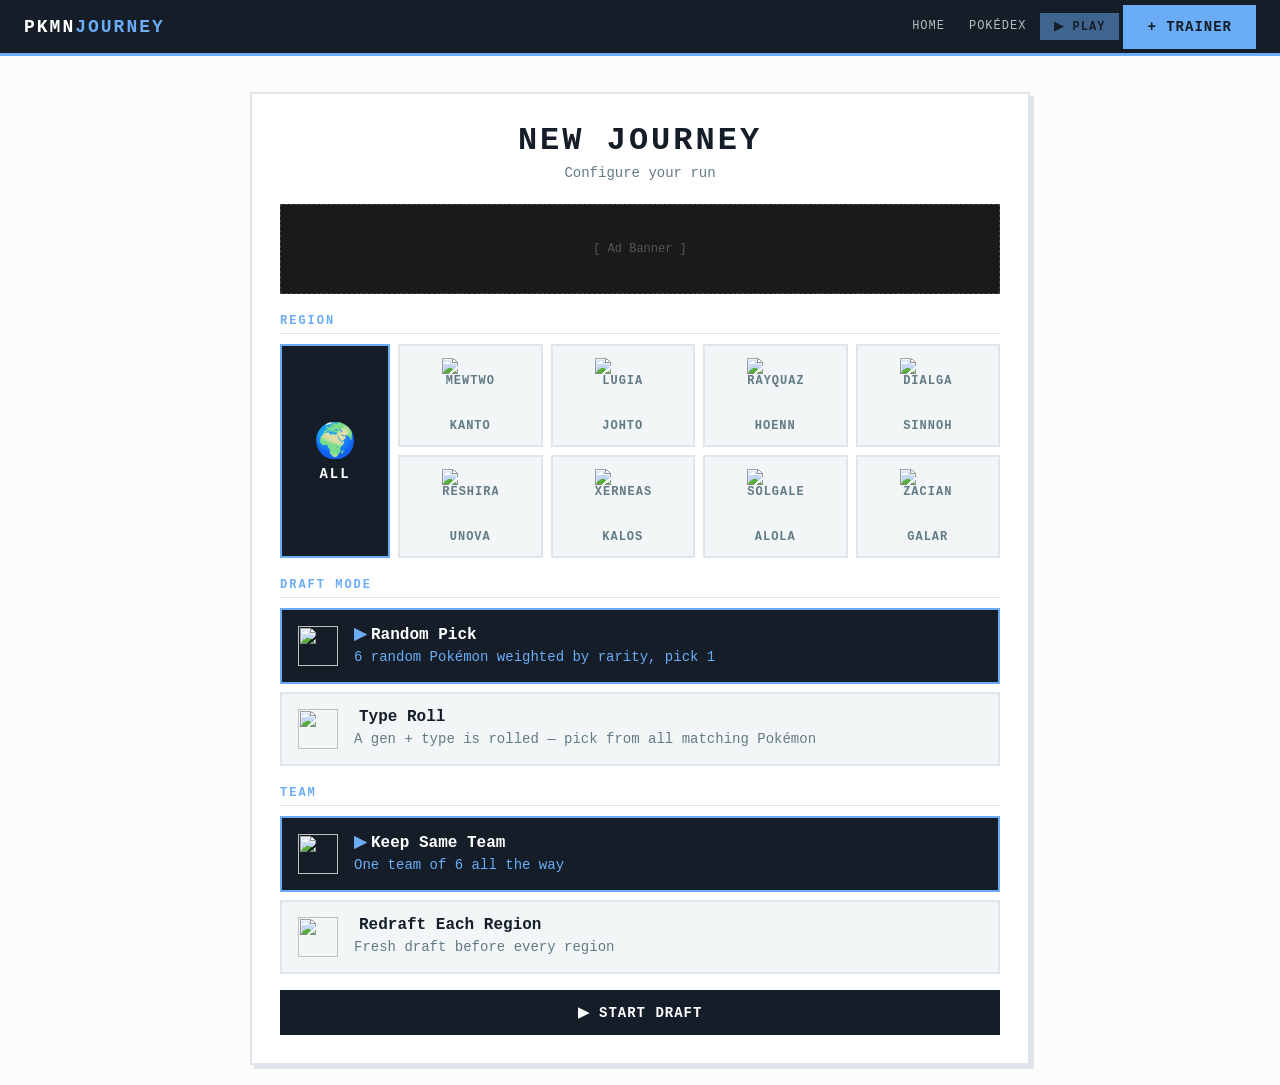
==== commit 17721d8a: "page improvement" ====
--- a/game.html
+++ b/game.html
@@ -75,19 +75,20 @@
 /* ── Section headers ── */
 .section-head{font-size:var(--fs-xs);font-weight:bold;text-transform:uppercase;letter-spacing:2px;color:var(--accent);margin:clamp(12px,3vw,20px) 0 clamp(6px,1.5vw,10px);border-bottom:1px solid var(--border);padding-bottom:5px;}
 
-/* ── Region grid ── */
+/* ── Region grid ──
+   Always: ALL on the left spanning 2 rows, 4 tiles per row on the right.
+   Sizing shrinks on mobile via clamp but layout stays identical.          */
 .region-grid{
   display:grid;
-  grid-template-columns:clamp(70px,15vw,120px) repeat(4,1fr);
+  grid-template-columns:clamp(56px,14vw,110px) repeat(4,1fr);
   grid-template-rows:auto auto;
-  gap:var(--gap-sm);
+  gap:clamp(3px,1vw,8px);
   margin-bottom:var(--gap-md);
 }
-/* ALL button spans 2 rows */
 .region-toggle-btn.all-btn{
   grid-row:1/3;
-  font-size:clamp(22px,4vw,34px);
-  display:flex;flex-direction:column;align-items:center;justify-content:center;gap:6px;
+  font-size:clamp(20px,4vw,34px);
+  display:flex;flex-direction:column;align-items:center;justify-content:center;gap:4px;
 }
 .region-toggle-btn{
   font-family:var(--font);
@@ -226,28 +227,25 @@
    MOBILE  (≤ 540px)
 ═══════════════════════════════ */
 @media(max-width:540px){
-  .region-grid{
-    grid-template-columns:1fr 1fr 1fr;
-    grid-template-rows:unset;
+  /* Region grid: keep ALL-left + 4-per-row, icons just get smaller via clamp */
+  :root{
+    --icon-region: clamp(28px,7vw,40px);
+    --icon-opt:    clamp(24px,6vw,32px);
+    --team-slot:   clamp(40px,10vw,56px);
   }
-  .region-toggle-btn.all-btn{
-    grid-row:unset;
-    grid-column:1/-1;       /* full width on its own row */
-    flex-direction:row;justify-content:center;gap:10px;
-    padding:clamp(8px,2vw,12px);
-  }
+  .region-toggle-btn span{font-size:clamp(7px,2vw,10px);}
   .stat-grid{grid-template-columns:repeat(2,1fr);}
   .battle-detail-grid{grid-template-columns:1fr;}
-  .card{padding:clamp(10px,3vw,16px);}
+  .card{padding:clamp(10px,3vw,14px);}
 }
 
 /* ═══════════════════════════════
-   VERY SMALL  (≤ 380px)
+   VERY SMALL  (≤ 360px)
 ═══════════════════════════════ */
-@media(max-width:380px){
-  .region-grid{grid-template-columns:1fr 1fr;}
-  .region-toggle-btn.all-btn{grid-column:1/-1;}
-  .team-slot img{width:40px;height:40px;}
+@media(max-width:360px){
+  :root{--icon-region:24px;}
+  .region-toggle-btn{padding:6px 2px;}
+  .team-slot img{width:36px;height:36px;}
 }
 </style>
 </head>
